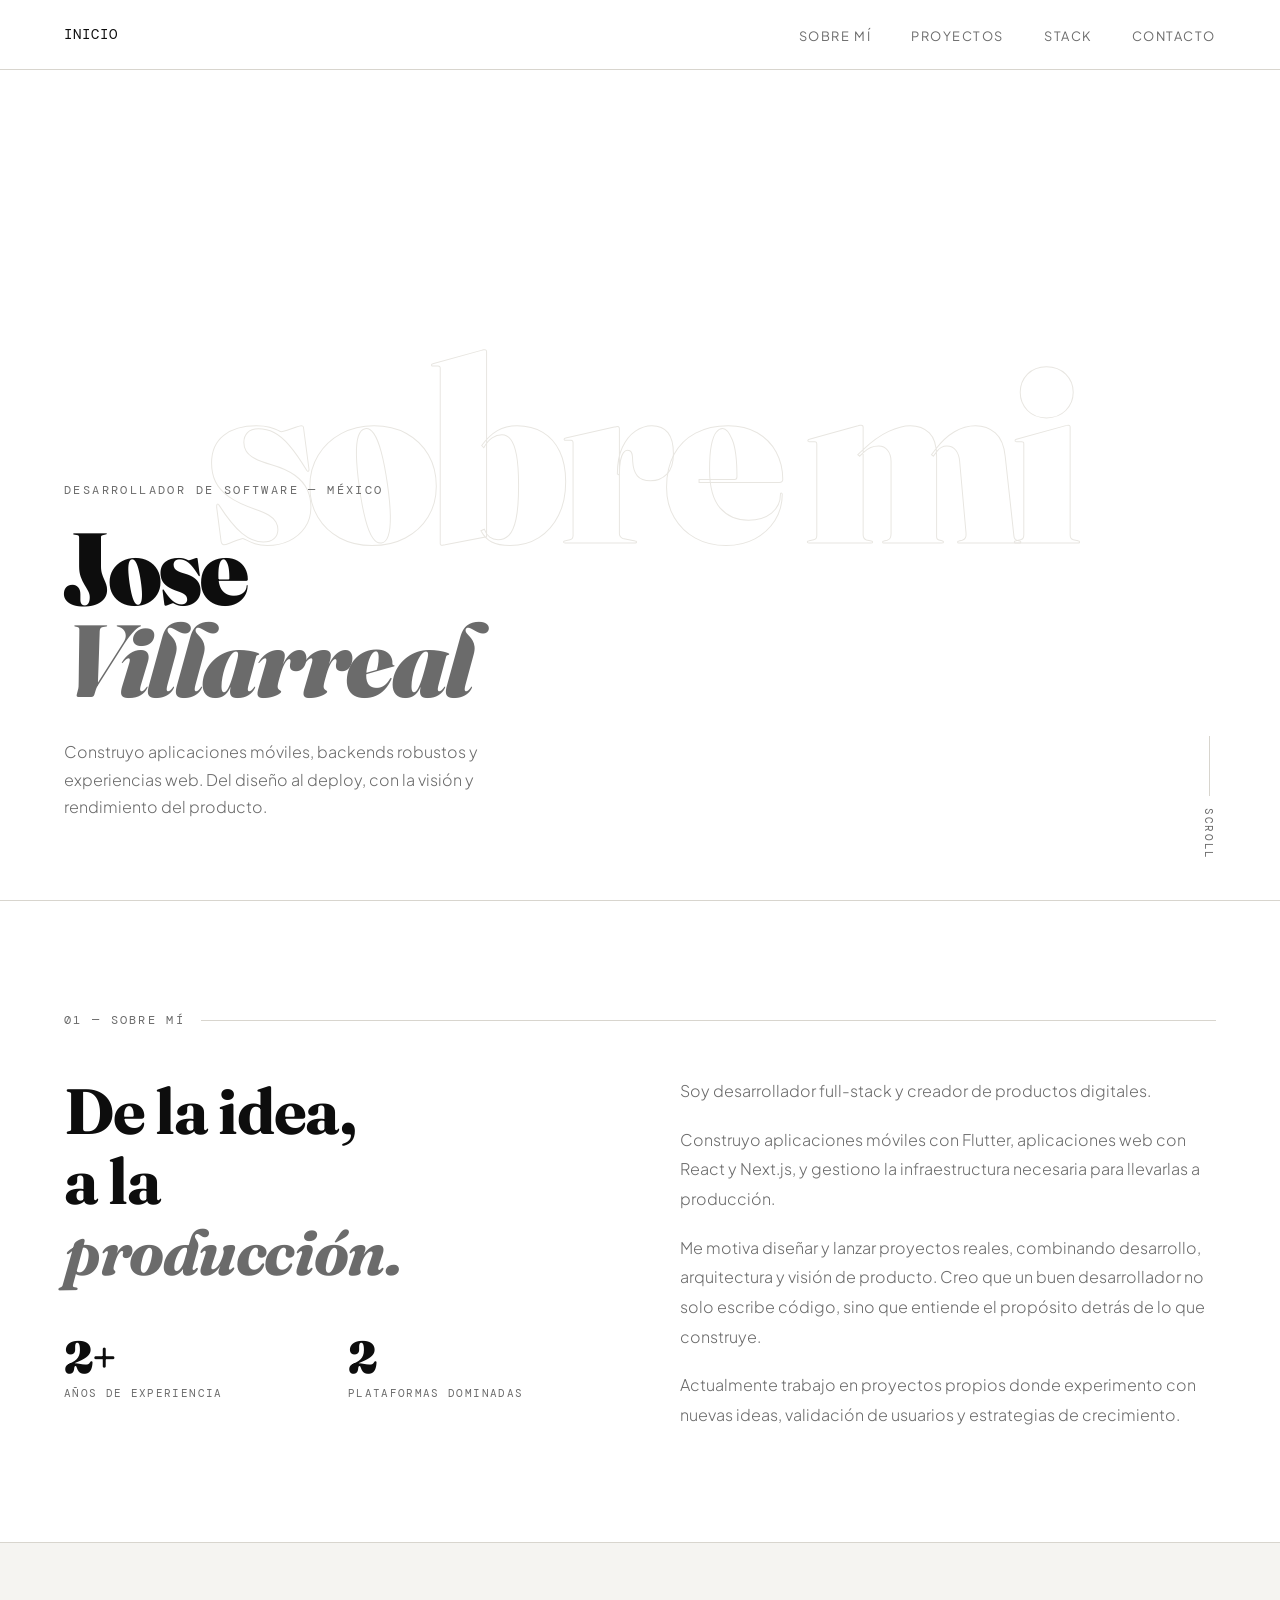
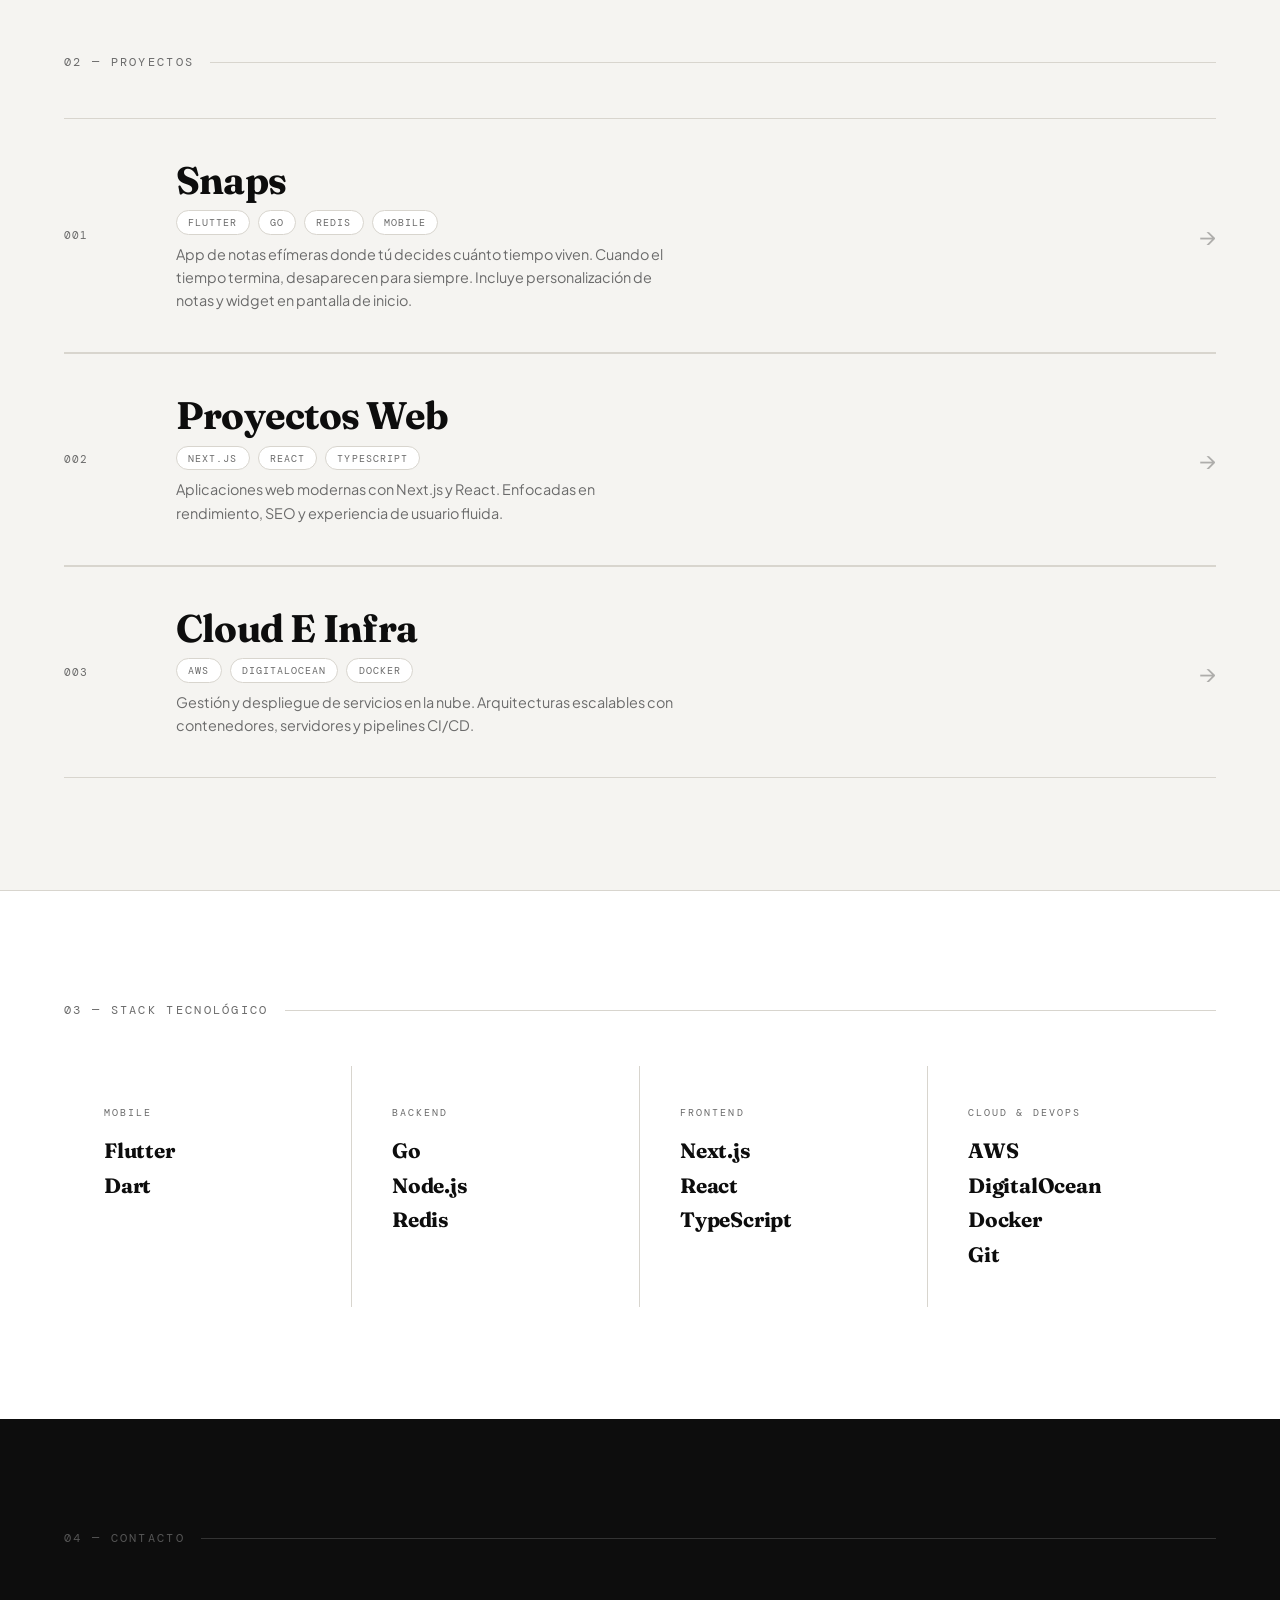
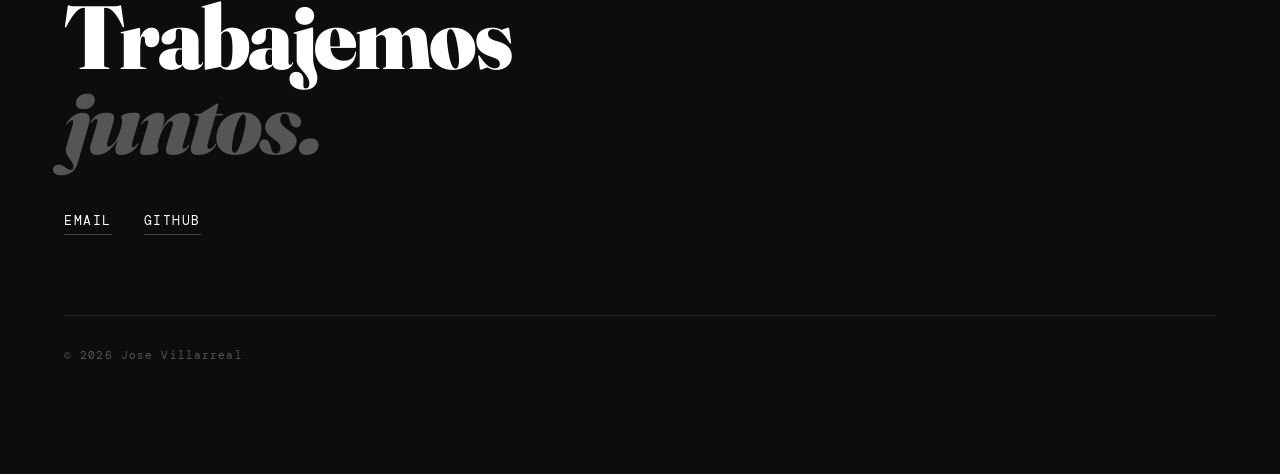
==== index.html @ c6b410f9 "tipografia" ====
<!DOCTYPE html>
<html lang="es">

<head>
  <meta charset="UTF-8" />
  <meta name="viewport" content="width=device-width, initial-scale=1.0" />
  <title>Jose Villarreal — Desarrollador</title>
  <link rel="preconnect" href="https://fonts.googleapis.com">
  <link
    href="https://fonts.googleapis.com/css2?family=Fraunces:ital,opsz,wght@0,9..144,300;0,9..144,400;0,9..144,600;0,9..144,700;0,9..144,900;1,9..144,300;1,9..144,400;1,9..144,600;1,9..144,700;1,9..144,900&family=DM+Mono:ital,wght@0,300;0,400;0,500;1,300;1,400&family=Plus+Jakarta+Sans:wght@300;400;500&display=swap"
    rel="stylesheet">
  <style>
    *,
    *::before,
    *::after {
      box-sizing: border-box;
      margin: 0;
      padding: 0;
    }

    :root {
      --white: #ffffff;
      --off: #f5f4f1;
      --black: #0d0d0d;
      --gray: #6b6b6b;
      --light-gray: #e8e6e1;
      --accent: #1a1a1a;
      --line: #d8d5ce;
    }

    html {
      scroll-behavior: smooth;
    }

    body {
      font-family: 'Plus Jakarta Sans', sans-serif;
      background: var(--white);
      color: var(--black);
      overflow-x: hidden;
    }

    /* NAV */
    nav {
      position: fixed;
      top: 0;
      left: 0;
      right: 0;
      z-index: 100;
      display: flex;
      justify-content: space-between;
      align-items: center;
      padding: 1.5rem 4rem;
      background: rgba(255, 255, 255, 0.92);
      backdrop-filter: blur(12px);
      border-bottom: 1px solid var(--line);
    }

    .nav-logo {
      font-family: 'DM Mono', monospace;
      font-size: 0.85rem;
      letter-spacing: 0.08em;
      color: var(--black);
      text-decoration: none;
    }

    .nav-links {
      display: flex;
      gap: 2.5rem;
      list-style: none;
    }

    .nav-links a {
      font-size: 0.8rem;
      letter-spacing: 0.12em;
      text-transform: uppercase;
      color: var(--gray);
      text-decoration: none;
      transition: color 0.2s;
    }

    .nav-links a:hover {
      color: var(--black);
    }

    /* HERO */
    .hero {
      min-height: 100vh;
      display: flex;
      flex-direction: column;
      justify-content: flex-end;
      padding: 0 4rem 5rem;
      position: relative;
      overflow: hidden;
    }

    .hero-bg-text {
      position: absolute;
      top: 50%;
      left: 50%;
      transform: translate(-50%, -50%);
      font-family: 'Fraunces', serif;
      font-size: clamp(8rem, 20vw, 22rem);
      font-weight: 900;
      color: transparent;
      -webkit-text-stroke: 1px var(--light-gray);
      white-space: nowrap;
      pointer-events: none;
      user-select: none;
      letter-spacing: -0.04em;
      opacity: 0;
      animation: fadeIn 1.2s ease 0.2s forwards;
    }

    .hero-label {
      font-family: 'DM Mono', monospace;
      font-size: 0.75rem;
      letter-spacing: 0.2em;
      text-transform: uppercase;
      color: var(--gray);
      margin-bottom: 1.5rem;
      opacity: 0;
      animation: slideUp 0.8s ease 0.4s forwards;
    }

    .hero-name {
      font-family: 'Fraunces', serif;
      font-size: clamp(3.5rem, 8vw, 8rem);
      font-weight: 900;
      line-height: 0.9;
      letter-spacing: -0.03em;
      margin-bottom: 2rem;
      opacity: 0;
      animation: slideUp 0.8s ease 0.6s forwards;
    }

    .hero-name em {
      font-style: italic;
      color: var(--gray);
    }

    .hero-desc {
      max-width: 480px;
      font-size: 1rem;
      line-height: 1.7;
      color: var(--gray);
      font-weight: 300;
      opacity: 0;
      animation: slideUp 0.8s ease 0.8s forwards;
    }

    .hero-scroll {
      position: absolute;
      bottom: 2.5rem;
      right: 4rem;
      font-family: 'DM Mono', monospace;
      font-size: 0.7rem;
      letter-spacing: 0.15em;
      text-transform: uppercase;
      color: var(--gray);
      writing-mode: vertical-rl;
      display: flex;
      align-items: center;
      gap: 0.75rem;
      opacity: 0;
      animation: fadeIn 1s ease 1.2s forwards;
    }

    .hero-scroll::before {
      content: '';
      width: 1px;
      height: 60px;
      background: var(--line);
      display: block;
      animation: lineGrow 1s ease 1.4s both;
    }

    /* DIVIDER */
    .divider {
      width: 100%;
      height: 1px;
      background: var(--line);
    }

    /* SECTION */
    section {
      padding: 7rem 4rem;
    }

    .section-label {
      font-family: 'DM Mono', monospace;
      font-size: 0.72rem;
      letter-spacing: 0.2em;
      text-transform: uppercase;
      color: var(--gray);
      margin-bottom: 3rem;
      display: flex;
      align-items: center;
      gap: 1rem;
    }

    .section-label::after {
      content: '';
      flex: 1;
      height: 1px;
      background: var(--line);
    }

    /* ABOUT */
    .about-grid {
      display: grid;
      grid-template-columns: 1fr 1fr;
      gap: 5rem;
      align-items: start;
    }

    .about-title {
      font-family: 'Fraunces', serif;
      font-size: clamp(2.5rem, 5vw, 4.5rem);
      font-weight: 700;
      line-height: 1.1;
      letter-spacing: -0.02em;
    }

    .about-title em {
      font-style: italic;
      color: var(--gray);
    }

    .about-text {
      font-size: 1rem;
      line-height: 1.85;
      color: var(--gray);
      font-weight: 300;
    }

    .about-text p+p {
      margin-top: 1.2rem;
    }

    .about-stats {
      display: grid;
      grid-template-columns: 1fr 1fr;
      gap: 2rem;
      margin-top: 3rem;
    }

    .stat-item {}

    .stat-num {
      font-family: 'Fraunces', serif;
      font-size: 2.8rem;
      font-weight: 900;
      letter-spacing: -0.03em;
      line-height: 1;
    }

    .stat-label {
      font-family: 'DM Mono', monospace;
      font-size: 0.7rem;
      letter-spacing: 0.12em;
      text-transform: uppercase;
      color: var(--gray);
      margin-top: 0.4rem;
    }

    /* PROJECTS */
    #proyectos {
      background: var(--off);
    }

    .projects-list {
      display: flex;
      flex-direction: column;
      gap: 0;
    }

    .project-item {
      display: grid;
      grid-template-columns: 80px 1fr auto;
      align-items: center;
      gap: 2rem;
      padding: 2.5rem 0;
      border-bottom: 1px solid var(--line);
      cursor: pointer;
      transition: all 0.3s;
      position: relative;
    }

    .project-item:first-child {
      border-top: 1px solid var(--line);
    }

    .project-item:hover .project-title {
      transform: translateX(8px);
    }

    .project-item:hover .project-arrow {
      transform: translateX(4px);
      opacity: 1;
    }

    .project-num {
      font-family: 'DM Mono', monospace;
      font-size: 0.7rem;
      color: var(--gray);
      letter-spacing: 0.1em;
    }

    .project-info {}

    .project-title {
      font-family: 'Fraunces', serif;
      font-size: clamp(1.6rem, 3vw, 2.8rem);
      font-weight: 700;
      letter-spacing: -0.02em;
      transition: transform 0.3s;
      line-height: 1.1;
    }

    .project-tags {
      display: flex;
      gap: 0.5rem;
      flex-wrap: wrap;
      margin-top: 0.6rem;
    }

    .tag {
      font-family: 'DM Mono', monospace;
      font-size: 0.65rem;
      letter-spacing: 0.1em;
      text-transform: uppercase;
      padding: 0.3rem 0.7rem;
      background: var(--white);
      border: 1px solid var(--line);
      border-radius: 100px;
      color: var(--gray);
    }

    .project-desc {
      font-size: 0.9rem;
      color: var(--gray);
      line-height: 1.6;
      margin-top: 0.5rem;
      max-width: 500px;
    }

    .project-arrow {
      font-size: 1.5rem;
      opacity: 0.3;
      transition: all 0.3s;
      color: var(--black);
    }

    /* STACK */
    .stack-grid {
      display: grid;
      grid-template-columns: repeat(4, 1fr);
      gap: 0;
    }

    .stack-category {
      padding: 2.5rem;
      border-right: 1px solid var(--line);
      border-bottom: 1px solid var(--line);
    }

    .stack-category:nth-child(4n) {
      border-right: none;
    }

    .stack-category:nth-last-child(-n+4) {
      border-bottom: none;
    }

    .stack-cat-title {
      font-family: 'DM Mono', monospace;
      font-size: 0.65rem;
      letter-spacing: 0.2em;
      text-transform: uppercase;
      color: var(--gray);
      margin-bottom: 1.2rem;
    }

    .stack-items {
      display: flex;
      flex-direction: column;
      gap: 0.6rem;
    }

    .stack-item {
      font-family: 'Fraunces', serif;
      font-size: 1.3rem;
      font-weight: 700;
      color: var(--black);
      letter-spacing: -0.01em;
    }

    /* CONTACT */
    #contacto {
      background: var(--black);
      color: var(--white);
    }

    #contacto .section-label {
      color: #555;
    }

    #contacto .section-label::after {
      background: #333;
    }

    .contact-big {
      font-family: 'Fraunces', serif;
      font-size: clamp(3rem, 7vw, 7rem);
      font-weight: 900;
      letter-spacing: -0.03em;
      line-height: 0.95;
      margin-bottom: 3rem;
      color: var(--white);
    }

    .contact-big em {
      font-style: italic;
      color: #555;
    }

    .contact-links {
      display: flex;
      gap: 2rem;
      flex-wrap: wrap;
    }

    .contact-link {
      font-family: 'DM Mono', monospace;
      font-size: 0.8rem;
      letter-spacing: 0.12em;
      text-transform: uppercase;
      color: var(--white);
      text-decoration: none;
      border-bottom: 1px solid #444;
      padding-bottom: 0.3rem;
      transition: border-color 0.2s, color 0.2s;
    }

    .contact-link:hover {
      border-color: var(--white);
    }

    .footer-bottom {
      margin-top: 5rem;
      padding-top: 2rem;
      border-top: 1px solid #222;
      display: flex;
      justify-content: space-between;
      align-items: center;
    }

    .footer-copy {
      font-family: 'DM Mono', monospace;
      font-size: 0.7rem;
      color: #555;
      letter-spacing: 0.1em;
    }

    /* ANIMATIONS */
    @keyframes fadeIn {
      from {
        opacity: 0;
      }

      to {
        opacity: 1;
      }
    }

    @keyframes slideUp {
      from {
        opacity: 0;
        transform: translateY(30px);
      }

      to {
        opacity: 1;
        transform: translateY(0);
      }
    }

    @keyframes lineGrow {
      from {
        transform: scaleY(0);
        transform-origin: top;
      }

      to {
        transform: scaleY(1);
      }
    }

    /* REVEAL on scroll */
    .reveal {
      opacity: 0;
      transform: translateY(40px);
      transition: opacity 0.8s ease, transform 0.8s ease;
    }

    .reveal.visible {
      opacity: 1;
      transform: translateY(0);
    }

    /* MOBILE */
    @media (max-width: 768px) {
      nav {
        padding: 1.2rem 1.5rem;
      }

      .nav-links {
        display: none;
      }

      section {
        padding: 5rem 1.5rem;
      }

      .hero {
        padding: 0 1.5rem 4rem;
      }

      .about-grid {
        grid-template-columns: 1fr;
        gap: 2.5rem;
      }

      .stack-grid {
        grid-template-columns: repeat(2, 1fr);
      }

      .project-item {
        grid-template-columns: 50px 1fr auto;
        gap: 1rem;
      }

      .hero-scroll {
        display: none;
      }
    }
  </style>
</head>

<body>

  <!-- NAV -->
  <nav>
    <a href="#" class="nav-logo">INICIO</a>
    <ul class="nav-links">
      <li><a href="#sobre-mi">Sobre mí</a></li>
      <li><a href="#proyectos">Proyectos</a></li>
      <li><a href="#stack">Stack</a></li>
      <li><a href="#contacto">Contacto</a></li>
    </ul>
  </nav>

  <!-- HERO -->
  <section class="hero">
    <div class="hero-bg-text">sobre mi</div>
    <p class="hero-label">Desarrollador de Software — México</p>
    <h1 class="hero-name">Jose<br><em>Villarreal</em></h1>
    <p class="hero-desc">Construyo aplicaciones móviles, backends robustos y experiencias web. Del diseño al deploy, con
      la visión y rendimiento del producto.</p>
    <div class="hero-scroll">Scroll</div>
  </section>

  <div class="divider"></div>

  <!-- ABOUT -->
  <section id="sobre-mi">
    <div class="section-label">01 — Sobre mí</div>
    <div class="about-grid">
      <div>
        <h2 class="about-title reveal">De la idea,<br>a la<br><em>producción.</em></h2>
        <div class="about-stats reveal">
          <div class="stat-item">
            <div class="stat-num">2+</div>
            <div class="stat-label">Años de experiencia</div>
          </div>
          <div class="stat-item">
            <div class="stat-num">2</div>
            <div class="stat-label">Plataformas dominadas</div>
          </div>
        </div>
      </div>
      <div class="about-text reveal">
        <p>Soy desarrollador full-stack y creador de productos digitales.</p>
        <p>Construyo aplicaciones móviles con Flutter, aplicaciones web con React y Next.js, y gestiono la
          infraestructura necesaria para llevarlas a producción.</p>
        <p>Me motiva diseñar y lanzar proyectos reales, combinando desarrollo, arquitectura y visión de producto. Creo
          que un buen desarrollador no solo escribe código, sino que entiende el propósito detrás de lo que construye.
        </p>
        <p>Actualmente trabajo en proyectos propios donde experimento con nuevas ideas, validación de usuarios y
          estrategias de crecimiento.</p>
      </div>
    </div>
  </section>

  <div class="divider"></div>

  <!-- PROJECTS -->
  <section id="proyectos">
    <div class="section-label">02 — Proyectos</div>
    <div class="projects-list">

      <a href="snaps.html" style="text-decoration: none;  color: inherit;">
        <div class="project-item reveal">
          <span class="project-num">001</span>
          <div class="project-info">
            <div class="project-title">Snaps</div>
            <div class="project-tags">
              <span class="tag">Flutter</span>
              <span class="tag">Go</span>
              <span class="tag">Redis</span>
              <span class="tag">Mobile</span>
            </div>
            <p class="project-desc">App de notas efímeras donde tú decides cuánto tiempo viven. Cuando el tiempo
              termina, desaparecen para siempre. Incluye personalización de notas y widget en pantalla de inicio.</p>
          </div>
          <span class="project-arrow">→</span>
        </div>
      </a>

      <a href="proyectos.html" style="text-decoration: none;  color: inherit;">
        <div class="project-item reveal">
          <span class="project-num">002</span>
          <div class="project-info">
            <div class="project-title">Proyectos Web</div>
            <div class="project-tags">
              <span class="tag">Next.js</span>
              <span class="tag">React</span>
              <span class="tag">TypeScript</span>
            </div>
            <p class="project-desc">Aplicaciones web modernas con Next.js y React. Enfocadas en rendimiento, SEO y
              experiencia de usuario fluida.</p>
          </div>
          <span class="project-arrow">→</span>
        </div>
      </a>

      <a href="infra.html" style="text-decoration: none;  color: inherit;">
        <div class="project-item reveal">
          <span class="project-num">003</span>
          <div class="project-info">
            <div class="project-title">Cloud E Infra</div>
            <div class="project-tags">
              <span class="tag">AWS</span>
              <span class="tag">DigitalOcean</span>
              <span class="tag">Docker</span>
            </div>
            <p class="project-desc">Gestión y despliegue de servicios en la nube. Arquitecturas escalables con
              contenedores, servidores y pipelines CI/CD.</p>
          </div>
          <span class="project-arrow">→</span>
        </div>
      </a>

    </div>
  </section>

  <div class="divider"></div>

  <!-- STACK -->
  <section id="stack">
    <div class="section-label">03 — Stack tecnológico</div>
    <div class="stack-grid reveal">

      <div class="stack-category">
        <div class="stack-cat-title">Mobile</div>
        <div class="stack-items">
          <span class="stack-item">Flutter</span>
          <span class="stack-item">Dart</span>
        </div>
      </div>

      <div class="stack-category">
        <div class="stack-cat-title">Backend</div>
        <div class="stack-items">
          <span class="stack-item">Go</span>
          <span class="stack-item">Node.js</span>
          <span class="stack-item">Redis</span>
        </div>
      </div>

      <div class="stack-category">
        <div class="stack-cat-title">Frontend</div>
        <div class="stack-items">
          <span class="stack-item">Next.js</span>
          <span class="stack-item">React</span>
          <span class="stack-item">TypeScript</span>
        </div>
      </div>

      <div class="stack-category">
        <div class="stack-cat-title">Cloud & DevOps</div>
        <div class="stack-items">
          <span class="stack-item">AWS</span>
          <span class="stack-item">DigitalOcean</span>
          <span class="stack-item">Docker</span>
          <span class="stack-item">Git</span>
        </div>
      </div>

    </div>
  </section>

  <!-- CONTACT -->
  <section id="contacto">
    <div class="section-label">04 — Contacto</div>
    <h2 class="contact-big reveal">Trabajemos<br><em>juntos.</em></h2>
    <div class="contact-links reveal">
      <a href="/cdn-cgi/l/email-protection#4c26233f292f3a2a2b0c2b212d2520622f2321" class="contact-link">Email</a>
      <a href="https://github.com/jose-xd" target="_blank" class="contact-link">GitHub</a>
    </div>
    <div class="footer-bottom">
      <span class="footer-copy">© 2026 Jose Villarreal</span>
    </div>
  </section>

  <script>
    // Scroll reveal
    const reveals = document.querySelectorAll('.reveal');
    const observer = new IntersectionObserver((entries) => {
      entries.forEach((entry, i) => {
        if (entry.isIntersecting) {
          setTimeout(() => {
            entry.target.classList.add('visible');
          }, 100 * (Array.from(reveals).indexOf(entry.target) % 3));
          observer.unobserve(entry.target);
        }
      });
    }, { threshold: 0.1 });

    reveals.forEach(el => observer.observe(el));

    // Subtle parallax on hero bg text
    const bgText = document.querySelector('.hero-bg-text');
    window.addEventListener('scroll', () => {
      const y = window.scrollY;
      if (bgText) bgText.style.transform = `translate(-50%, calc(-50% + ${y * 0.15}px))`;
    });
  </script>
</body>

</html>
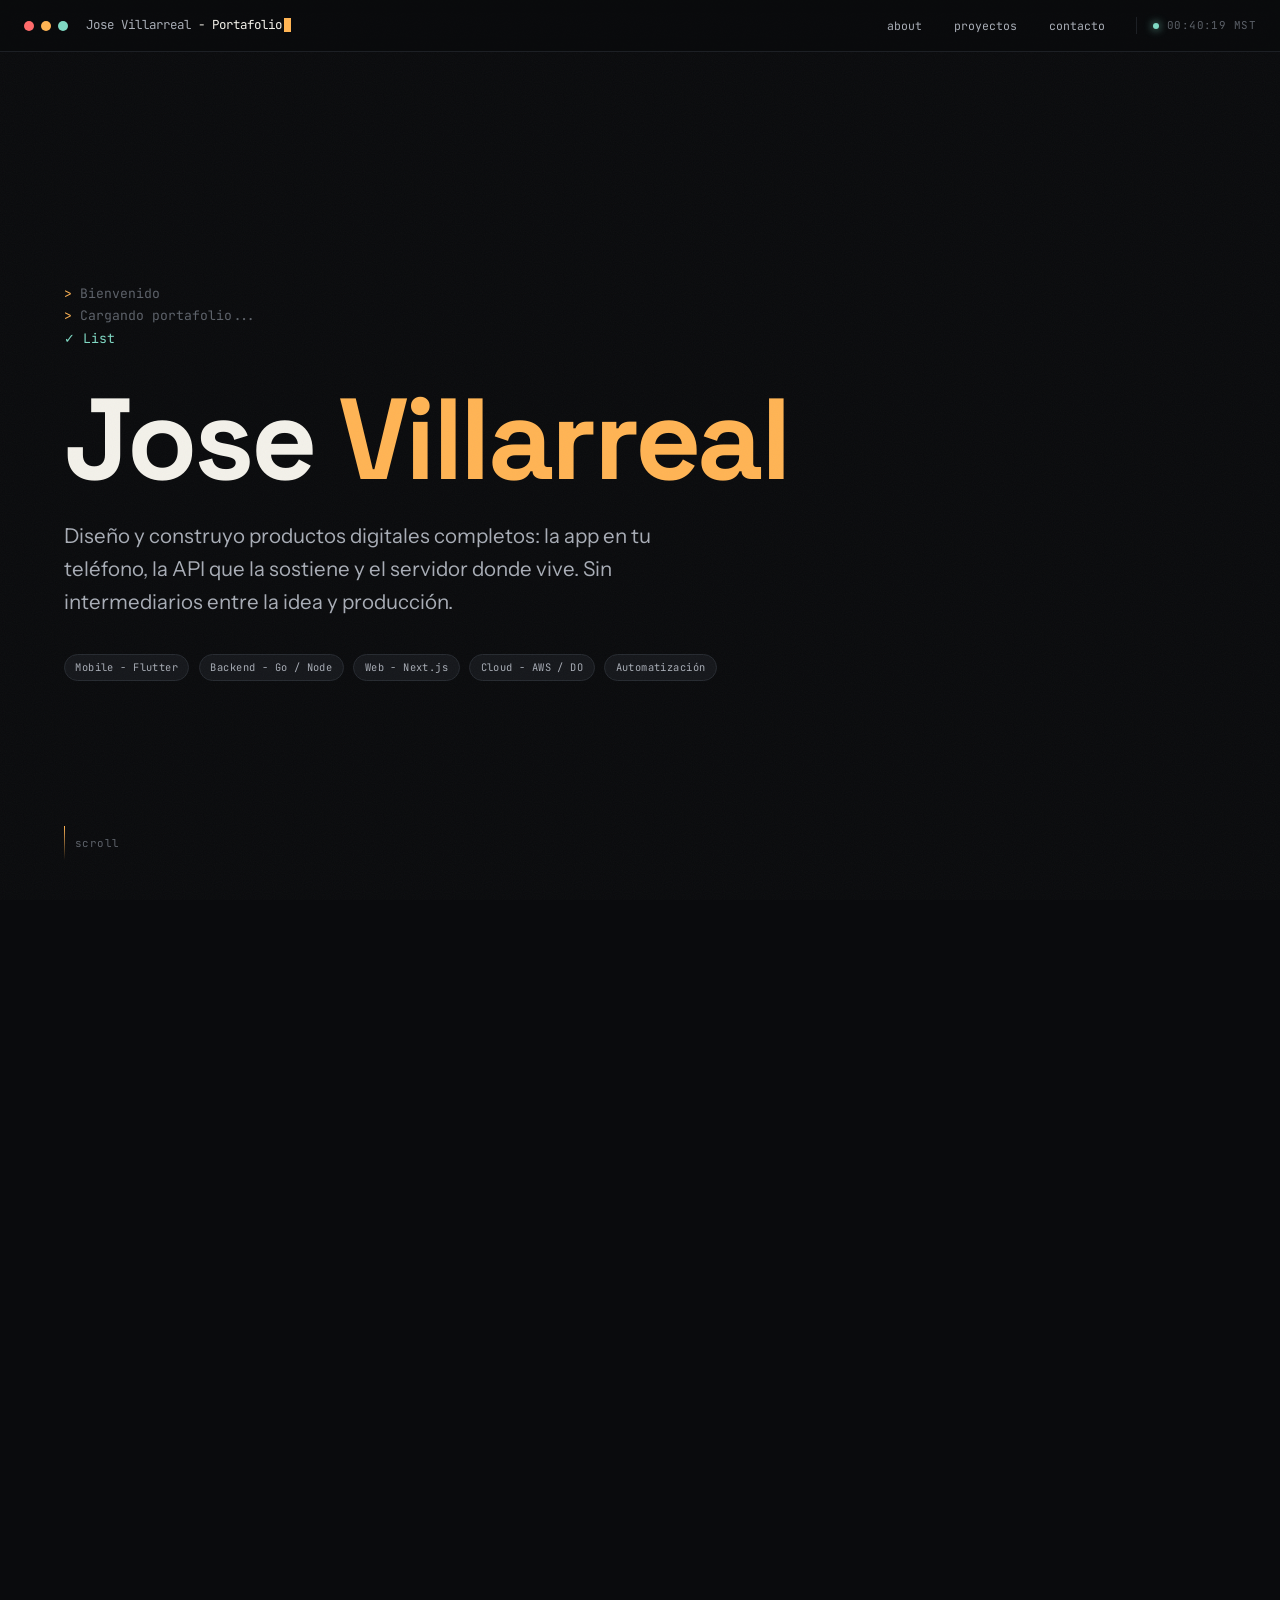
==== commit 87a4f07c: "actualizacion astraea" ====
--- a/index.html
+++ b/index.html
@@ -1,751 +1,347 @@
 <!DOCTYPE html>
 <html lang="es">
-
 <head>
-  <meta charset="UTF-8" />
-  <meta name="viewport" content="width=device-width, initial-scale=1.0" />
-  <title>Jose Villarreal — Desarrollador</title>
-  <link rel="preconnect" href="https://fonts.googleapis.com">
-  <link
-    href="https://fonts.googleapis.com/css2?family=Fraunces:ital,opsz,wght@0,9..144,300;0,9..144,400;0,9..144,600;0,9..144,700;0,9..144,900;1,9..144,300;1,9..144,400;1,9..144,600;1,9..144,700;1,9..144,900&family=DM+Mono:ital,wght@0,300;0,400;0,500;1,300;1,400&family=Plus+Jakarta+Sans:wght@300;400;500&display=swap"
-    rel="stylesheet">
-  <style>
-    *,
-    *::before,
-    *::after {
-      box-sizing: border-box;
-      margin: 0;
-      padding: 0;
-    }
-
-    :root {
-      --white: #ffffff;
-      --off: #f5f4f1;
-      --black: #0d0d0d;
-      --gray: #6b6b6b;
-      --light-gray: #e8e6e1;
-      --accent: #1a1a1a;
-      --line: #d8d5ce;
-    }
-
-    html {
-      scroll-behavior: smooth;
-    }
-
-    body {
-      font-family: 'Plus Jakarta Sans', sans-serif;
-      background: var(--white);
-      color: var(--black);
-      overflow-x: hidden;
-    }
-
-    /* NAV */
-    nav {
-      position: fixed;
-      top: 0;
-      left: 0;
-      right: 0;
-      z-index: 100;
-      display: flex;
-      justify-content: space-between;
-      align-items: center;
-      padding: 1.5rem 4rem;
-      background: rgba(255, 255, 255, 0.92);
-      backdrop-filter: blur(12px);
-      border-bottom: 1px solid var(--line);
-    }
-
-    .nav-logo {
-      font-family: 'DM Mono', monospace;
-      font-size: 0.85rem;
-      letter-spacing: 0.08em;
-      color: var(--black);
-      text-decoration: none;
-    }
-
-    .nav-links {
-      display: flex;
-      gap: 2.5rem;
-      list-style: none;
-    }
-
-    .nav-links a {
-      font-size: 0.8rem;
-      letter-spacing: 0.12em;
-      text-transform: uppercase;
-      color: var(--gray);
-      text-decoration: none;
-      transition: color 0.2s;
-    }
-
-    .nav-links a:hover {
-      color: var(--black);
-    }
-
-    /* HERO */
-    .hero {
-      min-height: 100vh;
-      display: flex;
-      flex-direction: column;
-      justify-content: flex-end;
-      padding: 0 4rem 5rem;
-      position: relative;
-      overflow: hidden;
-    }
-
-    .hero-bg-text {
-      position: absolute;
-      top: 50%;
-      left: 50%;
-      transform: translate(-50%, -50%);
-      font-family: 'Fraunces', serif;
-      font-size: clamp(8rem, 20vw, 22rem);
-      font-weight: 900;
-      color: transparent;
-      -webkit-text-stroke: 1px var(--light-gray);
-      white-space: nowrap;
-      pointer-events: none;
-      user-select: none;
-      letter-spacing: -0.04em;
-      opacity: 0;
-      animation: fadeIn 1.2s ease 0.2s forwards;
-    }
-
-    .hero-label {
-      font-family: 'DM Mono', monospace;
-      font-size: 0.75rem;
-      letter-spacing: 0.2em;
-      text-transform: uppercase;
-      color: var(--gray);
-      margin-bottom: 1.5rem;
-      opacity: 0;
-      animation: slideUp 0.8s ease 0.4s forwards;
-    }
-
-    .hero-name {
-      font-family: 'Fraunces', serif;
-      font-size: clamp(3.5rem, 8vw, 8rem);
-      font-weight: 900;
-      line-height: 0.9;
-      letter-spacing: -0.03em;
-      margin-bottom: 2rem;
-      opacity: 0;
-      animation: slideUp 0.8s ease 0.6s forwards;
-    }
-
-    .hero-name em {
-      font-style: italic;
-      color: var(--gray);
-    }
-
-    .hero-desc {
-      max-width: 480px;
-      font-size: 1rem;
-      line-height: 1.7;
-      color: var(--gray);
-      font-weight: 300;
-      opacity: 0;
-      animation: slideUp 0.8s ease 0.8s forwards;
-    }
-
-    .hero-scroll {
-      position: absolute;
-      bottom: 2.5rem;
-      right: 4rem;
-      font-family: 'DM Mono', monospace;
-      font-size: 0.7rem;
-      letter-spacing: 0.15em;
-      text-transform: uppercase;
-      color: var(--gray);
-      writing-mode: vertical-rl;
-      display: flex;
-      align-items: center;
-      gap: 0.75rem;
-      opacity: 0;
-      animation: fadeIn 1s ease 1.2s forwards;
-    }
-
-    .hero-scroll::before {
-      content: '';
-      width: 1px;
-      height: 60px;
-      background: var(--line);
-      display: block;
-      animation: lineGrow 1s ease 1.4s both;
-    }
-
-    /* DIVIDER */
-    .divider {
-      width: 100%;
-      height: 1px;
-      background: var(--line);
-    }
-
-    /* SECTION */
-    section {
-      padding: 7rem 4rem;
-    }
-
-    .section-label {
-      font-family: 'DM Mono', monospace;
-      font-size: 0.72rem;
-      letter-spacing: 0.2em;
-      text-transform: uppercase;
-      color: var(--gray);
-      margin-bottom: 3rem;
-      display: flex;
-      align-items: center;
-      gap: 1rem;
-    }
-
-    .section-label::after {
-      content: '';
-      flex: 1;
-      height: 1px;
-      background: var(--line);
-    }
-
-    /* ABOUT */
-    .about-grid {
-      display: grid;
-      grid-template-columns: 1fr 1fr;
-      gap: 5rem;
-      align-items: start;
-    }
-
-    .about-title {
-      font-family: 'Fraunces', serif;
-      font-size: clamp(2.5rem, 5vw, 4.5rem);
-      font-weight: 700;
-      line-height: 1.1;
-      letter-spacing: -0.02em;
-    }
-
-    .about-title em {
-      font-style: italic;
-      color: var(--gray);
-    }
-
-    .about-text {
-      font-size: 1rem;
-      line-height: 1.85;
-      color: var(--gray);
-      font-weight: 300;
-    }
-
-    .about-text p+p {
-      margin-top: 1.2rem;
-    }
-
-    .about-stats {
-      display: grid;
-      grid-template-columns: 1fr 1fr;
-      gap: 2rem;
-      margin-top: 3rem;
-    }
-
-    .stat-item {}
-
-    .stat-num {
-      font-family: 'Fraunces', serif;
-      font-size: 2.8rem;
-      font-weight: 900;
-      letter-spacing: -0.03em;
-      line-height: 1;
-    }
-
-    .stat-label {
-      font-family: 'DM Mono', monospace;
-      font-size: 0.7rem;
-      letter-spacing: 0.12em;
-      text-transform: uppercase;
-      color: var(--gray);
-      margin-top: 0.4rem;
-    }
-
-    /* PROJECTS */
-    #proyectos {
-      background: var(--off);
-    }
-
-    .projects-list {
-      display: flex;
-      flex-direction: column;
-      gap: 0;
-    }
-
-    .project-item {
-      display: grid;
-      grid-template-columns: 80px 1fr auto;
-      align-items: center;
-      gap: 2rem;
-      padding: 2.5rem 0;
-      border-bottom: 1px solid var(--line);
-      cursor: pointer;
-      transition: all 0.3s;
-      position: relative;
-    }
-
-    .project-item:first-child {
-      border-top: 1px solid var(--line);
-    }
-
-    .project-item:hover .project-title {
-      transform: translateX(8px);
-    }
-
-    .project-item:hover .project-arrow {
-      transform: translateX(4px);
-      opacity: 1;
-    }
-
-    .project-num {
-      font-family: 'DM Mono', monospace;
-      font-size: 0.7rem;
-      color: var(--gray);
-      letter-spacing: 0.1em;
-    }
-
-    .project-info {}
-
-    .project-title {
-      font-family: 'Fraunces', serif;
-      font-size: clamp(1.6rem, 3vw, 2.8rem);
-      font-weight: 700;
-      letter-spacing: -0.02em;
-      transition: transform 0.3s;
-      line-height: 1.1;
-    }
-
-    .project-tags {
-      display: flex;
-      gap: 0.5rem;
-      flex-wrap: wrap;
-      margin-top: 0.6rem;
-    }
-
-    .tag {
-      font-family: 'DM Mono', monospace;
-      font-size: 0.65rem;
-      letter-spacing: 0.1em;
-      text-transform: uppercase;
-      padding: 0.3rem 0.7rem;
-      background: var(--white);
-      border: 1px solid var(--line);
-      border-radius: 100px;
-      color: var(--gray);
-    }
-
-    .project-desc {
-      font-size: 0.9rem;
-      color: var(--gray);
-      line-height: 1.6;
-      margin-top: 0.5rem;
-      max-width: 500px;
-    }
-
-    .project-arrow {
-      font-size: 1.5rem;
-      opacity: 0.3;
-      transition: all 0.3s;
-      color: var(--black);
-    }
-
-    /* STACK */
-    .stack-grid {
-      display: grid;
-      grid-template-columns: repeat(4, 1fr);
-      gap: 0;
-    }
-
-    .stack-category {
-      padding: 2.5rem;
-      border-right: 1px solid var(--line);
-      border-bottom: 1px solid var(--line);
-    }
-
-    .stack-category:nth-child(4n) {
-      border-right: none;
-    }
-
-    .stack-category:nth-last-child(-n+4) {
-      border-bottom: none;
-    }
-
-    .stack-cat-title {
-      font-family: 'DM Mono', monospace;
-      font-size: 0.65rem;
-      letter-spacing: 0.2em;
-      text-transform: uppercase;
-      color: var(--gray);
-      margin-bottom: 1.2rem;
-    }
-
-    .stack-items {
-      display: flex;
-      flex-direction: column;
-      gap: 0.6rem;
-    }
-
-    .stack-item {
-      font-family: 'Fraunces', serif;
-      font-size: 1.3rem;
-      font-weight: 700;
-      color: var(--black);
-      letter-spacing: -0.01em;
-    }
-
-    /* CONTACT */
-    #contacto {
-      background: var(--black);
-      color: var(--white);
-    }
-
-    #contacto .section-label {
-      color: #555;
-    }
-
-    #contacto .section-label::after {
-      background: #333;
-    }
-
-    .contact-big {
-      font-family: 'Fraunces', serif;
-      font-size: clamp(3rem, 7vw, 7rem);
-      font-weight: 900;
-      letter-spacing: -0.03em;
-      line-height: 0.95;
-      margin-bottom: 3rem;
-      color: var(--white);
-    }
-
-    .contact-big em {
-      font-style: italic;
-      color: #555;
-    }
-
-    .contact-links {
-      display: flex;
-      gap: 2rem;
-      flex-wrap: wrap;
-    }
-
-    .contact-link {
-      font-family: 'DM Mono', monospace;
-      font-size: 0.8rem;
-      letter-spacing: 0.12em;
-      text-transform: uppercase;
-      color: var(--white);
-      text-decoration: none;
-      border-bottom: 1px solid #444;
-      padding-bottom: 0.3rem;
-      transition: border-color 0.2s, color 0.2s;
-    }
-
-    .contact-link:hover {
-      border-color: var(--white);
-    }
-
-    .footer-bottom {
-      margin-top: 5rem;
-      padding-top: 2rem;
-      border-top: 1px solid #222;
-      display: flex;
-      justify-content: space-between;
-      align-items: center;
-    }
-
-    .footer-copy {
-      font-family: 'DM Mono', monospace;
-      font-size: 0.7rem;
-      color: #555;
-      letter-spacing: 0.1em;
-    }
-
-    /* ANIMATIONS */
-    @keyframes fadeIn {
-      from {
-        opacity: 0;
-      }
-
-      to {
-        opacity: 1;
-      }
-    }
-
-    @keyframes slideUp {
-      from {
-        opacity: 0;
-        transform: translateY(30px);
-      }
-
-      to {
-        opacity: 1;
-        transform: translateY(0);
-      }
-    }
-
-    @keyframes lineGrow {
-      from {
-        transform: scaleY(0);
-        transform-origin: top;
-      }
-
-      to {
-        transform: scaleY(1);
-      }
-    }
-
-    /* REVEAL on scroll */
-    .reveal {
-      opacity: 0;
-      transform: translateY(40px);
-      transition: opacity 0.8s ease, transform 0.8s ease;
-    }
-
-    .reveal.visible {
-      opacity: 1;
-      transform: translateY(0);
-    }
-
-    /* MOBILE */
-    @media (max-width: 768px) {
-      nav {
-        padding: 1.2rem 1.5rem;
-      }
-
-      .nav-links {
-        display: none;
-      }
-
-      section {
-        padding: 5rem 1.5rem;
-      }
-
-      .hero {
-        padding: 0 1.5rem 4rem;
-      }
-
-      .about-grid {
-        grid-template-columns: 1fr;
-        gap: 2.5rem;
-      }
-
-      .stack-grid {
-        grid-template-columns: repeat(2, 1fr);
-      }
-
-      .project-item {
-        grid-template-columns: 50px 1fr auto;
-        gap: 1rem;
-      }
-
-      .hero-scroll {
-        display: none;
-      }
-    }
-  </style>
+<meta charset="UTF-8" />
+<meta name="viewport" content="width=device-width, initial-scale=1.0" />
+<title>Jose Villarreal - Desarrollador de software</title>
+<link rel="icon" type="image/png" href="assets/img/icon.png" />
+<meta name="description" content="Jose Villarreal - desarrollador de aplicaciones móviles, backend, web y cloud. Flutter, Go, Next.js, AWS, DigitalOcean." />
+<link rel="preconnect" href="https://fonts.googleapis.com">
+<link rel="preconnect" href="https://fonts.gstatic.com" crossorigin>
+<link href="https://fonts.googleapis.com/css2?family=Space+Grotesk:wght@400;500;600;700&family=Instrument+Sans:ital,wght@0,400;0,500;0,600;1,400&family=JetBrains+Mono:ital,wght@0,400;0,500;0,600;1,400&display=swap" rel="stylesheet">
+<link rel="stylesheet" href="assets/css/style.css">
+<style>
+  /* ---- estilos específicos de esta página ---- */
+
+  .hero {
+    min-height: 100vh;
+    display: flex;
+    flex-direction: column;
+    justify-content: center;
+    padding: 8rem 4rem 4rem;
+    position: relative;
+  }
+  .boot {
+    font-family: var(--mono);
+    font-size: 0.82rem;
+    color: var(--text-faint);
+    margin-bottom: 2.2rem;
+    min-height: 4.6em;
+  }
+  .boot-line { line-height: 1.7; }
+  .boot-line:nth-child(1)::before { content: '> '; color: var(--amber); }
+  .boot-line:nth-child(2)::before { content: '> '; color: var(--amber); }
+  .boot-line:nth-child(3) { color: var(--teal); }
+  .boot-line:nth-child(3)::before { content: '✓ '; }
+
+  .hero-name {
+    font-family: var(--display);
+    font-weight: 700;
+    font-size: clamp(3rem, 9vw, 7.5rem);
+    line-height: 0.95;
+    letter-spacing: -0.03em;
+    opacity: 0;
+  }
+  [data-typewriter].done ~ .hero-name,
+  .hero-reveal { animation: name-in 0.9s var(--ease) 0.15s forwards; }
+  @keyframes name-in { from { opacity: 0; transform: translateY(24px); } to { opacity: 1; transform: translateY(0); } }
+
+  .hero-name .accent { color: var(--amber); }
+  .hero-tagline {
+    max-width: 620px;
+    font-size: clamp(1.05rem, 1.6vw, 1.3rem);
+    color: var(--text-dim);
+    font-weight: 400;
+    margin-top: 1.6rem;
+    line-height: 1.6;
+    opacity: 0;
+  }
+  .hero-reveal-2 { animation: name-in 0.9s var(--ease) 0.45s forwards; }
+
+  .hero-roles {
+    display: flex;
+    gap: 0.6rem;
+    flex-wrap: wrap;
+    margin-top: 2.2rem;
+    opacity: 0;
+  }
+  .hero-reveal-3 { animation: name-in 0.9s var(--ease) 0.7s forwards; }
+
+  .hero-scroll {
+    position: absolute;
+    bottom: 2.5rem;
+    left: 4rem;
+    font-family: var(--mono);
+    font-size: 0.68rem;
+    color: var(--text-faint);
+    display: flex;
+    align-items: center;
+    gap: 0.6rem;
+    letter-spacing: 0.05em;
+  }
+  .hero-scroll .bar { width: 1px; height: 34px; background: linear-gradient(var(--amber), transparent); animation: scrollbar-grow 1.8s ease-in-out infinite; }
+  @keyframes scrollbar-grow { 0% { transform: scaleY(0); transform-origin: top; } 50% { transform: scaleY(1); transform-origin: top; } 50.01% { transform-origin: bottom; } 100% { transform: scaleY(0); transform-origin: bottom; } }
+
+  /* ABOUT */
+  .about-wrap {
+    display: grid;
+    grid-template-columns: 1.1fr 0.9fr;
+    gap: 4.5rem;
+    align-items: start;
+  }
+  .about-title {
+    font-size: clamp(1.9rem, 3.4vw, 2.7rem);
+    font-weight: 600;
+    line-height: 1.25;
+    margin-bottom: 1.6rem;
+  }
+  .about-title .accent { color: var(--teal); }
+  .about-text { color: var(--text-dim); line-height: 1.85; font-size: 1rem; }
+  .about-text p + p { margin-top: 1.1rem; }
+
+  /* neofetch-style panel — elemento distintivo */
+  .neofetch {
+    font-family: var(--mono);
+    font-size: 0.82rem;
+    border: 1px solid var(--border);
+    border-radius: var(--radius-lg);
+    background: var(--surface);
+    padding: 1.6rem;
+    display: grid;
+    grid-template-columns: auto 1fr;
+    gap: 1.6rem;
+  }
+  .neofetch-glyph {
+    color: var(--amber);
+    white-space: pre;
+    line-height: 1.15;
+    font-size: 0.72rem;
+    user-select: none;
+  }
+  .neofetch-data .nf-user { color: var(--text); font-weight: 600; margin-bottom: 0.15rem; }
+  .neofetch-data .nf-sep { color: var(--text-faint); margin-bottom: 0.6rem; }
+  .nf-row { display: flex; gap: 0.5rem; padding: 0.18rem 0; flex-wrap: wrap; }
+  .nf-key { color: var(--teal); width: 92px; flex-shrink: 0; }
+  .nf-val { color: var(--text-dim); }
+  .nf-swatches { display: flex; gap: 0.3rem; margin-top: 0.7rem; }
+  .nf-swatches span { width: 16px; height: 12px; border-radius: 2px; display: block; }
+
+  /* PROYECTOS — process monitor */
+  .proc-table { border: 1px solid var(--border); border-radius: var(--radius-lg); overflow: hidden; }
+  .proc-head {
+    display: grid;
+    grid-template-columns: 28px 1.6fr 2fr 1.4fr 24px;
+    gap: 1.2rem;
+    padding: 0.8rem 1.4rem;
+    font-family: var(--mono);
+    font-size: 0.65rem;
+    letter-spacing: 0.06em;
+    color: var(--text-faint);
+    background: var(--surface);
+    border-bottom: 1px solid var(--border);
+  }
+  .proc-row {
+    display: grid;
+    grid-template-columns: 28px 1.6fr 2fr 1.4fr 24px;
+    gap: 1.2rem;
+    align-items: center;
+    padding: 1.5rem 1.4rem;
+    border-bottom: 1px solid var(--border-soft);
+    transition: background .25s;
+    position: relative;
+  }
+  .proc-row:last-child { border-bottom: none; }
+  .proc-row:hover { background: var(--surface); }
+  .proc-status { width: 8px; height: 8px; border-radius: 50%; background: var(--teal); box-shadow: 0 0 8px var(--teal); }
+  .proc-status.dev { background: var(--amber); box-shadow: 0 0 8px var(--amber); animation: pulse 2.4s ease-in-out infinite; }
+  .proc-badge { font-family: var(--mono); font-size: 0.62rem; letter-spacing: 0.04em; color: var(--amber); border: 1px solid var(--amber-dim); border-radius: 100px; padding: 0.18rem 0.55rem; margin-left: 0.6rem; white-space: nowrap; }
+  .proc-name { font-family: var(--display); font-weight: 600; font-size: 1.25rem; letter-spacing: -0.01em; }
+  .proc-name .proc-sub { display: block; font-family: var(--mono); font-weight: 400; font-size: 0.78rem; color: var(--text-dim); margin-top: 0.3rem; line-height: 1.5; }
+  .proc-tags { display: flex; gap: 0.4rem; flex-wrap: wrap; }
+  .proc-meta { font-family: var(--mono); font-size: 0.72rem; color: var(--text-faint); text-align: right; }
+  .proc-arrow { color: var(--text-faint); transition: transform .25s, color .25s; }
+  .proc-row:hover .proc-arrow { transform: translateX(4px); color: var(--amber); }
+
+  @media (max-width: 860px) {
+    .about-wrap { grid-template-columns: 1fr; gap: 2.5rem; }
+    .proc-head { display: none; }
+    .proc-row { grid-template-columns: 20px 1fr; }
+    .proc-tags, .proc-meta { grid-column: 2; margin-top: 0.6rem; text-align: left; }
+    .proc-arrow { display: none; }
+    .neofetch { grid-template-columns: 1fr; }
+    .neofetch-glyph { font-size: 0.6rem; }
+  }
+
+  /* CONTACTO */
+  #contacto { background: var(--bg-soft); }
+  .term-window {
+    border: 1px solid var(--border);
+    border-radius: var(--radius-lg);
+    overflow: hidden;
+    max-width: 720px;
+  }
+  .term-bar { display: flex; align-items: center; gap: 6px; padding: 0.7rem 1rem; background: var(--surface); border-bottom: 1px solid var(--border); }
+  .term-bar span { width: 9px; height: 9px; border-radius: 50%; }
+  .term-bar span:nth-child(1) { background: var(--red); }
+  .term-bar span:nth-child(2) { background: var(--amber); }
+  .term-bar span:nth-child(3) { background: var(--teal); }
+  .term-body { padding: 1.8rem; font-family: var(--mono); font-size: 0.9rem; line-height: 2; background: var(--bg); }
+  .term-body .p { color: var(--teal); }
+  .term-body .cmd { color: var(--text); }
+  .term-body .out { color: var(--text-dim); padding-left: 1.2rem; }
+  .term-links { display: flex; gap: 0.5rem; flex-wrap: wrap; margin-top: 1.2rem; padding-left: 1.2rem; }
+  .contact-big { font-size: clamp(2.2rem, 5vw, 4rem); font-weight: 600; margin-bottom: 2.2rem; max-width: 700px; line-height: 1.15; }
+  .contact-big .accent { color: var(--amber); }
+</style>
 </head>
-
 <body>
 
-  <!-- NAV -->
-  <nav>
-    <a href="#" class="nav-logo">INICIO</a>
-    <ul class="nav-links">
-      <li><a href="#sobre-mi">Sobre mí</a></li>
-      <li><a href="#proyectos">Proyectos</a></li>
-      <li><a href="#stack">Stack</a></li>
-      <li><a href="#contacto">Contacto</a></li>
-    </ul>
+<div class="winbar">
+  <div class="winbar-lights"><span></span><span></span><span></span></div>
+  <div class="winbar-path">Jose Villarreal <span class="seg-cur">- Portafolio</span><span class="car"></span></div>
+  <nav class="winbar-tabs">
+    <a href="#sobre-mi">about</a>
+    <a href="#proyectos">proyectos</a>
+    <a href="#contacto">contacto</a>
   </nav>
-
-  <!-- HERO -->
-  <section class="hero">
-    <div class="hero-bg-text">sobre mi</div>
-    <p class="hero-label">Desarrollador de Software — México</p>
-    <h1 class="hero-name">Jose<br><em>Villarreal</em></h1>
-    <p class="hero-desc">Construyo aplicaciones móviles, backends robustos y experiencias web. Del diseño al deploy, con
-      la visión y rendimiento del producto.</p>
-    <div class="hero-scroll">Scroll</div>
-  </section>
-
-  <div class="divider"></div>
-
-  <!-- ABOUT -->
-  <section id="sobre-mi">
-    <div class="section-label">01 — Sobre mí</div>
-    <div class="about-grid">
-      <div>
-        <h2 class="about-title reveal">De la idea,<br>a la<br><em>producción.</em></h2>
-        <div class="about-stats reveal">
-          <div class="stat-item">
-            <div class="stat-num">2+</div>
-            <div class="stat-label">Años de experiencia</div>
-          </div>
-          <div class="stat-item">
-            <div class="stat-num">2</div>
-            <div class="stat-label">Plataformas dominadas</div>
-          </div>
+  <div class="winbar-status"><span class="dot"></span><span data-clock>--:--:--</span></div>
+</div>
+
+<!-- HERO -->
+<section class="hero">
+  <div class="boot" data-typewriter='["Bienvenido", "Cargando portafolio...", "Listo - app, web y servidor conectados"]'></div>
+  <h1 class="hero-name hero-reveal">Jose <span class="accent">Villarreal</span></h1>
+  <p class="hero-tagline hero-reveal-2">Diseño y construyo productos digitales completos: la app en tu teléfono, la API que la sostiene y el servidor donde vive. Sin intermediarios entre la idea y producción.</p>
+  <div class="hero-roles hero-reveal-3">
+    <span class="tag">Mobile - Flutter</span>
+    <span class="tag">Backend - Go / Node</span>
+    <span class="tag">Web - Next.js</span>
+    <span class="tag">Cloud - AWS / DO</span>
+    <span class="tag">Automatización</span>
+  </div>
+  <div class="hero-scroll"><span class="bar"></span>scroll</div>
+</section>
+
+<!-- ABOUT -->
+<section id="sobre-mi">
+  <div class="section-head reveal">
+    <div class="eyebrow">cat about.md</div>
+  </div>
+  <div class="about-wrap">
+    <div>
+      <h2 class="about-title reveal">No construyo solo pantallas, construyo <span class="accent">el sistema completo</span> detrás de ellas.</h2>
+      <div class="about-text reveal" data-delay="80">
+        <p>Soy desarrollador full-stack enfocado en aplicaciones móviles, con la capacidad de cubrir todo el ciclo: backend, infraestructura en la nube y automatizaciones.</p>
+        <p>Construyo apps móviles con Flutter, interfaces web con React y Next.js, APIs en Go y Node, y despliego todo en servidores propios sobre AWS y DigitalOcean, sin depender de terceros para llevar un producto a producción.</p>
+        <p>Me interesa el producto completo, no solo el código: entender por qué existe una función antes de escribirla, y qué pasa con ella cuando cien personas la usan al mismo tiempo.</p>
+      </div>
+    </div>
+
+    <div class="neofetch reveal" data-delay="150">
+      <pre class="neofetch-glyph">   ▐▛▀▀▀▜▌
+  ▐▌ ●● ▐▌
+  ▐▌ ▀▀ ▐▌
+   ▜▄▄▄▄▟
+  ▟█ ██ █▙
+ ▐██ ██ ██▌
+  ▀▀ ▀▀ ▀▀</pre>
+      <div class="neofetch-data">
+        <div class="nf-user">jose@portfolio</div>
+        <div class="nf-sep">────────────────</div>
+        <div class="nf-row"><span class="nf-key">rol</span><span class="nf-val">Mobile · Full-stack</span></div>
+        <div class="nf-row"><span class="nf-key">experiencia</span><span class="nf-val"><span data-count="3" data-suffix="+">0</span> años activos</span></div>
+        <div class="nf-row"><span class="nf-key">mobile</span><span class="nf-val">Flutter, Dart</span></div>
+        <div class="nf-row"><span class="nf-key">backend</span><span class="nf-val">Go, Node.js, Redis</span></div>
+        <div class="nf-row"><span class="nf-key">frontend</span><span class="nf-val">Next.js, React, TS</span></div>
+        <div class="nf-row"><span class="nf-key">cloud</span><span class="nf-val">AWS EC2, DigitalOcean</span></div>
+        <div class="nf-row"><span class="nf-key">ci/cd</span><span class="nf-val">GitHub Actions, Docker</span></div>
+        <div class="nf-row"><span class="nf-key">plataformas</span><span class="nf-val"><span data-count="2">0</span> - iOS &amp; Android</span></div>
+        <div class="nf-swatches">
+          <span style="background:var(--amber)"></span><span style="background:var(--teal)"></span><span style="background:var(--text-dim)"></span><span style="background:var(--border)"></span>
         </div>
       </div>
-      <div class="about-text reveal">
-        <p>Soy desarrollador full-stack y creador de productos digitales.</p>
-        <p>Construyo aplicaciones móviles con Flutter, aplicaciones web con React y Next.js, y gestiono la
-          infraestructura necesaria para llevarlas a producción.</p>
-        <p>Me motiva diseñar y lanzar proyectos reales, combinando desarrollo, arquitectura y visión de producto. Creo
-          que un buen desarrollador no solo escribe código, sino que entiende el propósito detrás de lo que construye.
-        </p>
-        <p>Actualmente trabajo en proyectos propios donde experimento con nuevas ideas, validación de usuarios y
-          estrategias de crecimiento.</p>
-      </div>
     </div>
-  </section>
-
-  <div class="divider"></div>
-
-  <!-- PROJECTS -->
-  <section id="proyectos">
-    <div class="section-label">02 — Proyectos</div>
-    <div class="projects-list">
-
-      <a href="snaps.html" style="text-decoration: none;  color: inherit;">
-        <div class="project-item reveal">
-          <span class="project-num">001</span>
-          <div class="project-info">
-            <div class="project-title">Snaps</div>
-            <div class="project-tags">
-              <span class="tag">Flutter</span>
-              <span class="tag">Go</span>
-              <span class="tag">Redis</span>
-              <span class="tag">Mobile</span>
-            </div>
-            <p class="project-desc">App de notas efímeras donde tú decides cuánto tiempo viven. Cuando el tiempo
-              termina, desaparecen para siempre. Incluye personalización de notas y widget en pantalla de inicio.</p>
-          </div>
-          <span class="project-arrow">→</span>
-        </div>
-      </a>
-
-      <a href="proyectos.html" style="text-decoration: none;  color: inherit;">
-        <div class="project-item reveal">
-          <span class="project-num">002</span>
-          <div class="project-info">
-            <div class="project-title">Proyectos Web</div>
-            <div class="project-tags">
-              <span class="tag">Next.js</span>
-              <span class="tag">React</span>
-              <span class="tag">TypeScript</span>
-            </div>
-            <p class="project-desc">Aplicaciones web modernas con Next.js y React. Enfocadas en rendimiento, SEO y
-              experiencia de usuario fluida.</p>
-          </div>
-          <span class="project-arrow">→</span>
-        </div>
-      </a>
-
-      <a href="infra.html" style="text-decoration: none;  color: inherit;">
-        <div class="project-item reveal">
-          <span class="project-num">003</span>
-          <div class="project-info">
-            <div class="project-title">Cloud E Infra</div>
-            <div class="project-tags">
-              <span class="tag">AWS</span>
-              <span class="tag">DigitalOcean</span>
-              <span class="tag">Docker</span>
-            </div>
-            <p class="project-desc">Gestión y despliegue de servicios en la nube. Arquitecturas escalables con
-              contenedores, servidores y pipelines CI/CD.</p>
-          </div>
-          <span class="project-arrow">→</span>
-        </div>
-      </a>
-
+  </div>
+</section>
+
+<!-- PROYECTOS -->
+<section id="proyectos">
+  <div class="section-head reveal">
+    <div class="eyebrow">ps --user jose <span class="glow">// procesos activos</span></div>
+  </div>
+
+  <div class="proc-table reveal">
+    <div class="proc-head">
+      <span></span><span>proceso</span><span>descripción</span><span>plataforma</span><span></span>
     </div>
-  </section>
-
-  <div class="divider"></div>
-
-  <!-- STACK -->
-  <section id="stack">
-    <div class="section-label">03 — Stack tecnológico</div>
-    <div class="stack-grid reveal">
-
-      <div class="stack-category">
-        <div class="stack-cat-title">Mobile</div>
-        <div class="stack-items">
-          <span class="stack-item">Flutter</span>
-          <span class="stack-item">Dart</span>
-        </div>
-      </div>
-
-      <div class="stack-category">
-        <div class="stack-cat-title">Backend</div>
-        <div class="stack-items">
-          <span class="stack-item">Go</span>
-          <span class="stack-item">Node.js</span>
-          <span class="stack-item">Redis</span>
-        </div>
-      </div>
-
-      <div class="stack-category">
-        <div class="stack-cat-title">Frontend</div>
-        <div class="stack-items">
-          <span class="stack-item">Next.js</span>
-          <span class="stack-item">React</span>
-          <span class="stack-item">TypeScript</span>
-        </div>
-      </div>
-
-      <div class="stack-category">
-        <div class="stack-cat-title">Cloud & DevOps</div>
-        <div class="stack-items">
-          <span class="stack-item">AWS</span>
-          <span class="stack-item">DigitalOcean</span>
-          <span class="stack-item">Docker</span>
-          <span class="stack-item">Git</span>
-        </div>
-      </div>
-
+
+    <a href="snaps.html" data-transition style="color:inherit;">
+      <div class="proc-row">
+        <span class="proc-status"></span>
+        <div class="proc-name">Snaps<span class="proc-sub">notas efímeras · widget nativo</span></div>
+        <div class="proc-tags"><span class="tag">Flutter</span><span class="tag">Go</span><span class="tag">Redis</span></div>
+        <div class="proc-meta">iOS · Android</div>
+        <span class="proc-arrow">→</span>
+      </div>
+    </a>
+
+    <a href="astra.html" data-transition style="color:inherit;">
+      <div class="proc-row">
+        <span class="proc-status dev"></span>
+        <div class="proc-name">Astraea <span class="proc-badge">próximamente</span><span class="proc-sub">app educativa · aprende las constelaciones</span></div>
+        <div class="proc-tags"><span class="tag">Flutter</span><span class="tag">Gamificación</span></div>
+        <div class="proc-meta">iOS · Android</div>
+        <span class="proc-arrow">→</span>
+      </div>
+    </a>
+
+    <a href="proyectos.html" data-transition style="color:inherit;">
+      <div class="proc-row">
+        <span class="proc-status"></span>
+        <div class="proc-name">Proyectos Web<span class="proc-sub">DGSC · Cotizaciones - apps fullstack</span></div>
+        <div class="proc-tags"><span class="tag">Next.js</span><span class="tag">React</span><span class="tag">TS</span></div>
+        <div class="proc-meta">Web</div>
+        <span class="proc-arrow">→</span>
+      </div>
+    </a>
+
+    <a href="infra.html" data-transition style="color:inherit;">
+      <div class="proc-row">
+        <span class="proc-status"></span>
+        <div class="proc-name">Cloud &amp; Infra<span class="proc-sub">deploys, contenedores y pipelines reales</span></div>
+        <div class="proc-tags"><span class="tag">AWS</span><span class="tag">DigitalOcean</span><span class="tag">Docker</span></div>
+        <div class="proc-meta">Infra</div>
+        <span class="proc-arrow">→</span>
+      </div>
+    </a>
+  </div>
+</section>
+
+<!-- CONTACTO -->
+<section id="contacto">
+  <div class="section-head reveal">
+    <div class="eyebrow">contact --init</div>
+  </div>
+  <h2 class="contact-big reveal">¿Un producto por construir? <span class="accent">Hablemos.</span></h2>
+
+  <div class="term-window reveal" data-delay="100">
+    <div class="term-bar"><span></span><span></span><span></span></div>
+    <div class="term-body">
+      <div><span class="p">jose@portfolio</span> ~ % <span class="cmd">contact --list</span></div>
+      <div class="out">→ email · disponible para proyectos y colaboraciones</div>
+      <div class="out">→ github · código público de mis proyectos</div>
+      <div class="term-links">
+        <a href="mailto:josecvfg@gmail.com" class="btn magnetic">✉ Escribir un email</a>
+        <a href="https://github.com/josecvfg" target="_blank" class="btn magnetic">↗ Ver GitHub</a>
+      </div>
     </div>
-  </section>
-
-  <!-- CONTACT -->
-  <section id="contacto">
-    <div class="section-label">04 — Contacto</div>
-    <h2 class="contact-big reveal">Trabajemos<br><em>juntos.</em></h2>
-    <div class="contact-links reveal">
-      <a href="/cdn-cgi/l/email-protection#4c26233f292f3a2a2b0c2b212d2520622f2321" class="contact-link">Email</a>
-      <a href="https://github.com/jose-xd" target="_blank" class="contact-link">GitHub</a>
-    </div>
-    <div class="footer-bottom">
-      <span class="footer-copy">© 2026 Jose Villarreal</span>
-    </div>
-  </section>
-
-  <script>
-    // Scroll reveal
-    const reveals = document.querySelectorAll('.reveal');
-    const observer = new IntersectionObserver((entries) => {
-      entries.forEach((entry, i) => {
-        if (entry.isIntersecting) {
-          setTimeout(() => {
-            entry.target.classList.add('visible');
-          }, 100 * (Array.from(reveals).indexOf(entry.target) % 3));
-          observer.unobserve(entry.target);
-        }
-      });
-    }, { threshold: 0.1 });
-
-    reveals.forEach(el => observer.observe(el));
-
-    // Subtle parallax on hero bg text
-    const bgText = document.querySelector('.hero-bg-text');
-    window.addEventListener('scroll', () => {
-      const y = window.scrollY;
-      if (bgText) bgText.style.transform = `translate(-50%, calc(-50% + ${y * 0.15}px))`;
-    });
-  </script>
+  </div>
+</section>
+
+<footer>
+  <span>© 2026 Jose Villarreal - build local, ship global</span>
+</footer>
+
+<script src="assets/js/main.js"></script>
 </body>
-
-</html>+</html>
--- a/assets/css/style.css
+++ b/assets/css/style.css
@@ -0,0 +1,274 @@
+/* ==========================================================================
+   JOSE VILLARREAL — PORTFOLIO
+   Sistema visual: "consola de sistema" — el desarrollador como operador
+   de una pila completa (mobile → backend → cloud), no un editorial de moda.
+   ========================================================================== */
+
+*, *::before, *::after { box-sizing: border-box; margin: 0; padding: 0; }
+
+:root {
+  /* base */
+  --bg:        #0a0b0d;
+  --bg-soft:   #101215;
+  --surface:   #15171b;
+  --surface-2: #1b1e23;
+  --border:    #262a30;
+  --border-soft: #1d2025;
+
+  /* texto */
+  --text:      #f3f1ea;
+  --text-dim:  #a8adb6;
+  --text-faint:#5c6169;
+
+  /* acentos — dos "luces de estado", no tres clichés de IA */
+  --amber:     #ffb454;
+  --amber-dim: #8a6633;
+  --teal:      #7fd9c4;
+  --teal-dim:  #345048;
+  --red:       #ff6b6b;
+
+  --radius: 3px;
+  --radius-lg: 10px;
+
+  --mono: 'JetBrains Mono', ui-monospace, monospace;
+  --display: 'Space Grotesk', sans-serif;
+  --body: 'Instrument Sans', sans-serif;
+
+  --ease: cubic-bezier(.16,1,.3,1);
+  --ease-soft: cubic-bezier(.4,0,.2,1);
+}
+
+html {
+  scroll-behavior: smooth;
+  height: 100%;
+  /* el "curtain" de transición es fixed + transform; sin este contenedor
+     su caja transformada agrega un viewport extra de alto vacío al final
+     de la página (overflow fantasma). Body pasa a ser el scroller real. */
+  overflow: hidden;
+}
+
+@media (prefers-reduced-motion: reduce) {
+  html { scroll-behavior: auto; }
+  *, *::before, *::after { animation-duration: 0.001ms !important; transition-duration: 0.001ms !important; }
+}
+
+body {
+  background: var(--bg);
+  color: var(--text);
+  font-family: var(--body);
+  font-size: 16px;
+  line-height: 1.5;
+  height: 100%;
+  overflow-y: auto;
+  overflow-x: hidden;
+  scroll-behavior: smooth;
+  -webkit-overflow-scrolling: touch;
+}
+
+body::before {
+  /* grano sutil — le da textura de "señal", no de pantalla plana */
+  content: '';
+  position: fixed;
+  inset: 0;
+  z-index: 2;
+  pointer-events: none;
+  opacity: 0.035;
+  background-image: url("data:image/svg+xml,%3Csvg xmlns='http://www.w3.org/2000/svg' width='90' height='90'%3E%3Cfilter id='n'%3E%3CfeTurbulence type='fractalNoise' baseFrequency='0.9' numOctaves='2' stitchTiles='stitch'/%3E%3C/filter%3E%3Crect width='100%25' height='100%25' filter='url(%23n)'/%3E%3C/svg%3E");
+}
+
+a { color: inherit; text-decoration: none; }
+ul { list-style: none; }
+img { max-width: 100%; display: block; }
+a, button, .btn, .magnetic, .proc-row, .card, [data-hover] { cursor: pointer; }
+
+::selection { background: var(--amber); color: var(--bg); }
+
+@keyframes caret-blink { 0%, 45% { opacity: 1; } 50%, 100% { opacity: 0; } }
+
+/* --------------------------------------------------------------------
+   BARRA DE VENTANA — chrome tipo editor de código, es la navegación real
+   -------------------------------------------------------------------- */
+.winbar {
+  position: fixed;
+  top: 0; left: 0; right: 0;
+  z-index: 100;
+  display: flex;
+  align-items: center;
+  gap: 1.1rem;
+  height: 52px;
+  padding: 0 1.5rem;
+  background: rgba(10,11,13,0.82);
+  backdrop-filter: blur(14px) saturate(1.1);
+  border-bottom: 1px solid var(--border-soft);
+}
+.winbar-lights { display: flex; gap: 7px; flex-shrink: 0; }
+.winbar-lights span { width: 10px; height: 10px; border-radius: 50%; display: block; }
+.winbar-lights span:nth-child(1) { background: var(--red); }
+.winbar-lights span:nth-child(2) { background: var(--amber); }
+.winbar-lights span:nth-child(3) { background: var(--teal); }
+
+.winbar-path {
+  font-family: var(--mono);
+  font-size: 0.78rem;
+  color: var(--text-dim);
+  white-space: nowrap;
+}
+.winbar-path .seg-cur { color: var(--text); }
+.winbar-path .car { display: inline-block; width: 7px; height: 1.1em; background: var(--amber); vertical-align: -3px; margin-left: 2px; animation: caret-blink 1s steps(1) infinite; }
+
+.winbar-tabs {
+  display: flex;
+  gap: 0.3rem;
+  margin-left: auto;
+  font-family: var(--mono);
+  font-size: 0.72rem;
+}
+.winbar-tabs a {
+  padding: 0.4rem 0.85rem;
+  color: var(--text-dim);
+  border-radius: var(--radius);
+  transition: color .2s, background .2s;
+  position: relative;
+}
+.winbar-tabs a:hover { color: var(--text); background: var(--surface); }
+.winbar-tabs a.is-active { color: var(--bg); background: var(--amber); }
+
+.winbar-status {
+  display: flex;
+  align-items: center;
+  gap: 0.5rem;
+  font-family: var(--mono);
+  font-size: 0.68rem;
+  color: var(--text-faint);
+  letter-spacing: 0.04em;
+  padding-left: 1rem;
+  border-left: 1px solid var(--border-soft);
+  white-space: nowrap;
+}
+.winbar-status .dot { width: 6px; height: 6px; border-radius: 50%; background: var(--teal); box-shadow: 0 0 8px var(--teal); animation: pulse 2.4s ease-in-out infinite; }
+@keyframes pulse { 0%,100% { opacity: 1; } 50% { opacity: 0.35; } }
+
+@media (max-width: 860px) {
+  .winbar-tabs, .winbar-status { display: none; }
+  .winbar-path { overflow: hidden; text-overflow: ellipsis; }
+}
+
+/* page transition curtain */
+.curtain {
+  position: fixed; inset: 0; z-index: 9998;
+  background: var(--bg);
+  transform: translateY(100%);
+  pointer-events: none;
+  display: none; /* fuera del layout en reposo — nunca añade alto fantasma a la página */
+}
+.curtain.leaving { display: block; animation: curtain-up .5s var(--ease) forwards; pointer-events: all; }
+@keyframes curtain-up { to { transform: translateY(0); } }
+
+body.page-enter { animation: page-in .6s var(--ease-soft) both; }
+@keyframes page-in { from { opacity: 0; transform: translateY(10px); } to { opacity: 1; transform: translateY(0); } }
+
+/* --------------------------------------------------------------------
+   TIPOGRAFÍA
+   -------------------------------------------------------------------- */
+h1, h2, h3 { font-family: var(--display); letter-spacing: -0.02em; }
+
+.eyebrow {
+  font-family: var(--mono);
+  font-size: 0.72rem;
+  letter-spacing: 0.06em;
+  color: var(--text-faint);
+  display: flex;
+  align-items: center;
+  gap: 0.6rem;
+}
+.eyebrow::before { content: '$'; color: var(--amber); }
+.eyebrow .glow { color: var(--teal); }
+
+section { padding: 6rem 4rem; position: relative; }
+.section-head { margin-bottom: 3.5rem; }
+
+@media (max-width: 860px) {
+  section { padding: 4.5rem 1.4rem; }
+}
+
+/* --------------------------------------------------------------------
+   REVEAL EN SCROLL
+   -------------------------------------------------------------------- */
+.reveal { opacity: 0; transform: translateY(26px); filter: blur(2px); transition: opacity .8s var(--ease), transform .8s var(--ease), filter .8s var(--ease); }
+.reveal.visible { opacity: 1; transform: translateY(0); filter: blur(0); }
+
+/* --------------------------------------------------------------------
+   BOTONES / LINKS CON MAGNETISMO
+   -------------------------------------------------------------------- */
+.btn {
+  display: inline-flex;
+  align-items: center;
+  gap: 0.6rem;
+  font-family: var(--mono);
+  font-size: 0.8rem;
+  letter-spacing: 0.02em;
+  padding: 0.85rem 1.5rem;
+  border-radius: var(--radius);
+  border: 1px solid var(--border);
+  color: var(--text);
+  transition: border-color .25s, background .25s, color .25s;
+  will-change: transform;
+}
+.btn:hover { border-color: var(--amber); color: var(--amber); }
+.btn.primary { background: var(--amber); color: var(--bg); border-color: var(--amber); font-weight: 600; }
+.btn.primary:hover { background: var(--teal); border-color: var(--teal); color: var(--bg); }
+.magnetic { display: inline-block; }
+
+/* --------------------------------------------------------------------
+   TAGS / PILLS
+   -------------------------------------------------------------------- */
+.tag {
+  font-family: var(--mono);
+  font-size: 0.65rem;
+  letter-spacing: 0.04em;
+  padding: 0.3rem 0.65rem;
+  border: 1px solid var(--border);
+  border-radius: 100px;
+  color: var(--text-dim);
+  background: var(--surface);
+}
+
+/* --------------------------------------------------------------------
+   MANIFEST (bloque tipo key: value — reemplaza las "tarjetas de dato" genéricas)
+   -------------------------------------------------------------------- */
+.manifest {
+  font-family: var(--mono);
+  font-size: 0.82rem;
+  border: 1px solid var(--border);
+  border-radius: var(--radius-lg);
+  background: var(--surface);
+  overflow: hidden;
+}
+.manifest-row { display: flex; padding: 0.85rem 1.2rem; border-bottom: 1px solid var(--border-soft); }
+.manifest-row:last-child { border-bottom: none; }
+.manifest-key { width: 130px; flex-shrink: 0; color: var(--text-faint); }
+.manifest-val { color: var(--text); }
+.manifest-val.ok { color: var(--teal); }
+.manifest-val.soon { color: var(--amber); }
+
+/* --------------------------------------------------------------------
+   FOOTER
+   -------------------------------------------------------------------- */
+footer {
+  padding: 3rem 4rem;
+  border-top: 1px solid var(--border-soft);
+  display: flex;
+  justify-content: space-between;
+  align-items: center;
+  font-family: var(--mono);
+  font-size: 0.72rem;
+  color: var(--text-faint);
+  flex-wrap: wrap;
+  gap: 1rem;
+}
+footer a { color: var(--text-dim); transition: color .2s; }
+footer a:hover { color: var(--amber); }
+
+@media (max-width: 860px) {
+  footer { padding: 2rem 1.4rem; }
+}
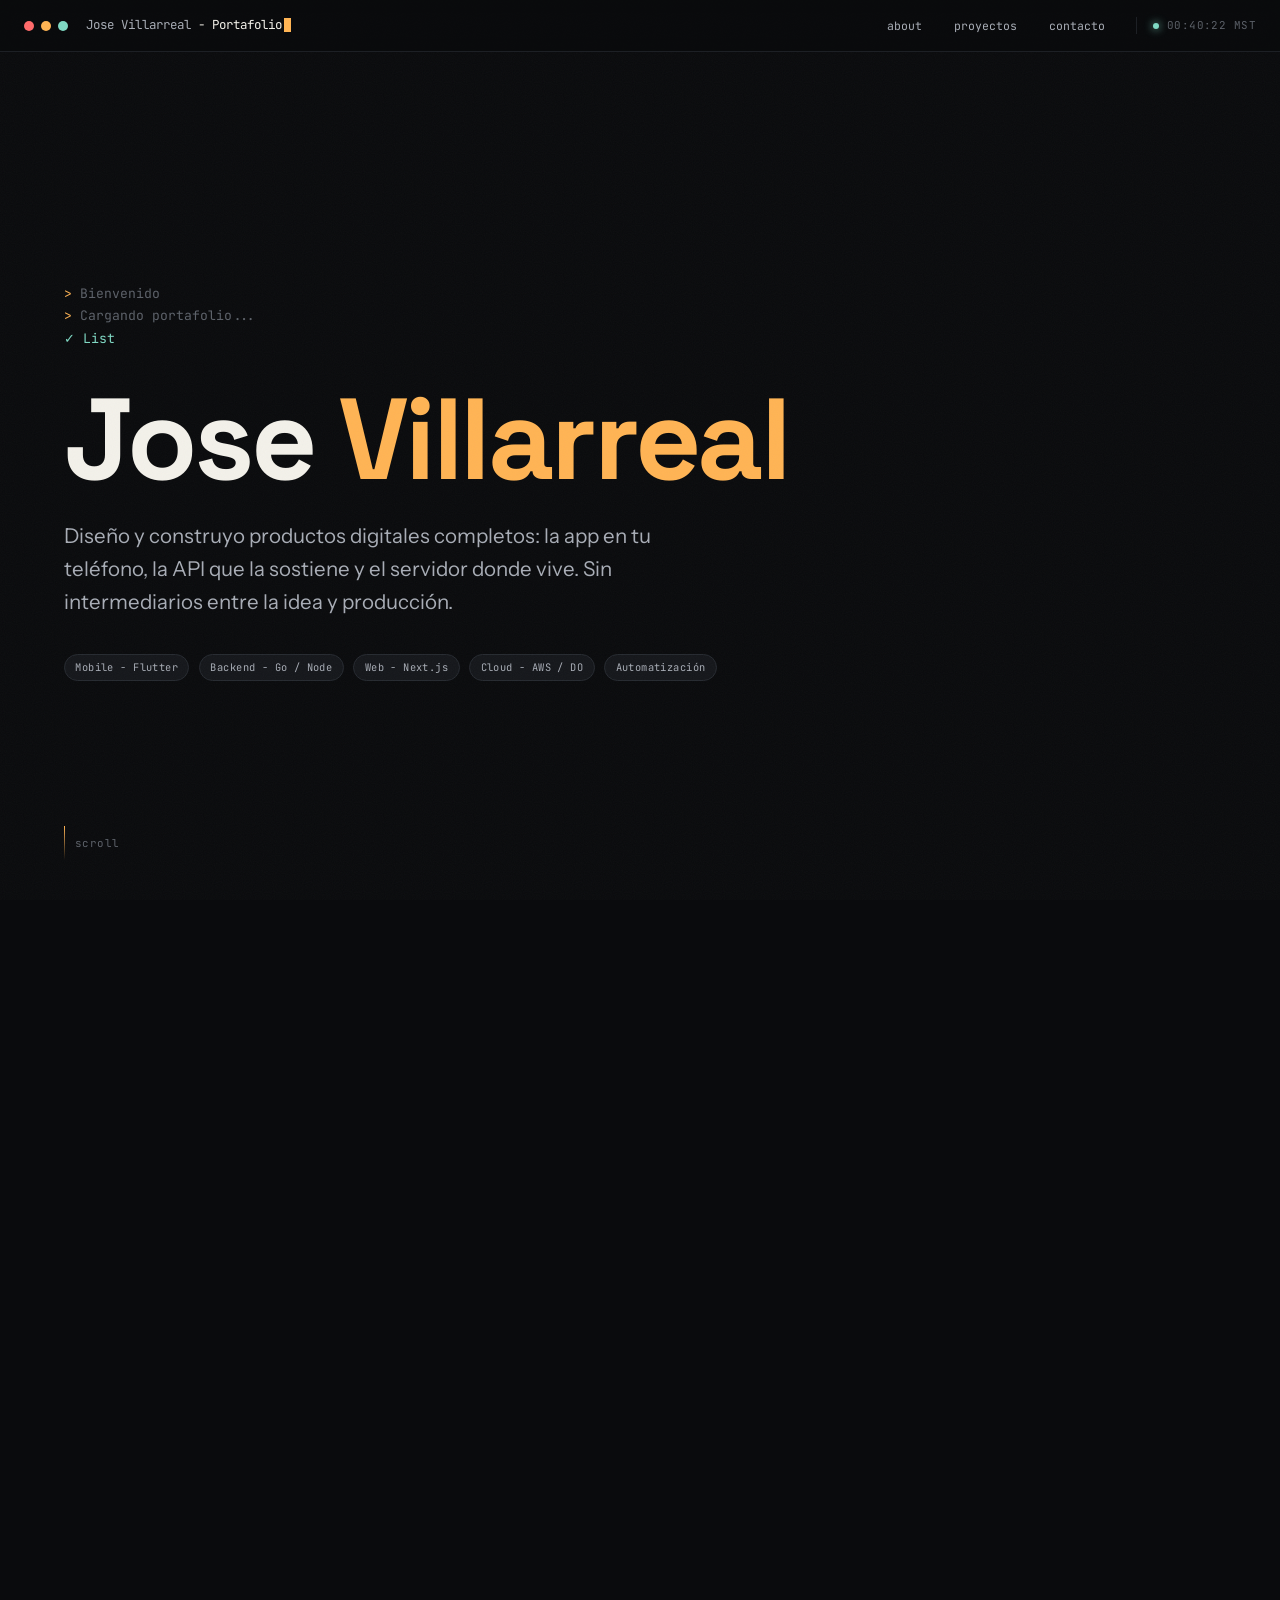
==== commit f7117961: "add" ====
--- a/index.html
+++ b/index.html
@@ -238,13 +238,6 @@
     </div>
 
     <div class="neofetch reveal" data-delay="150">
-      <pre class="neofetch-glyph">   ▐▛▀▀▀▜▌
-  ▐▌ ●● ▐▌
-  ▐▌ ▀▀ ▐▌
-   ▜▄▄▄▄▟
-  ▟█ ██ █▙
- ▐██ ██ ██▌
-  ▀▀ ▀▀ ▀▀</pre>
       <div class="neofetch-data">
         <div class="nf-user">jose@portfolio</div>
         <div class="nf-sep">────────────────</div>
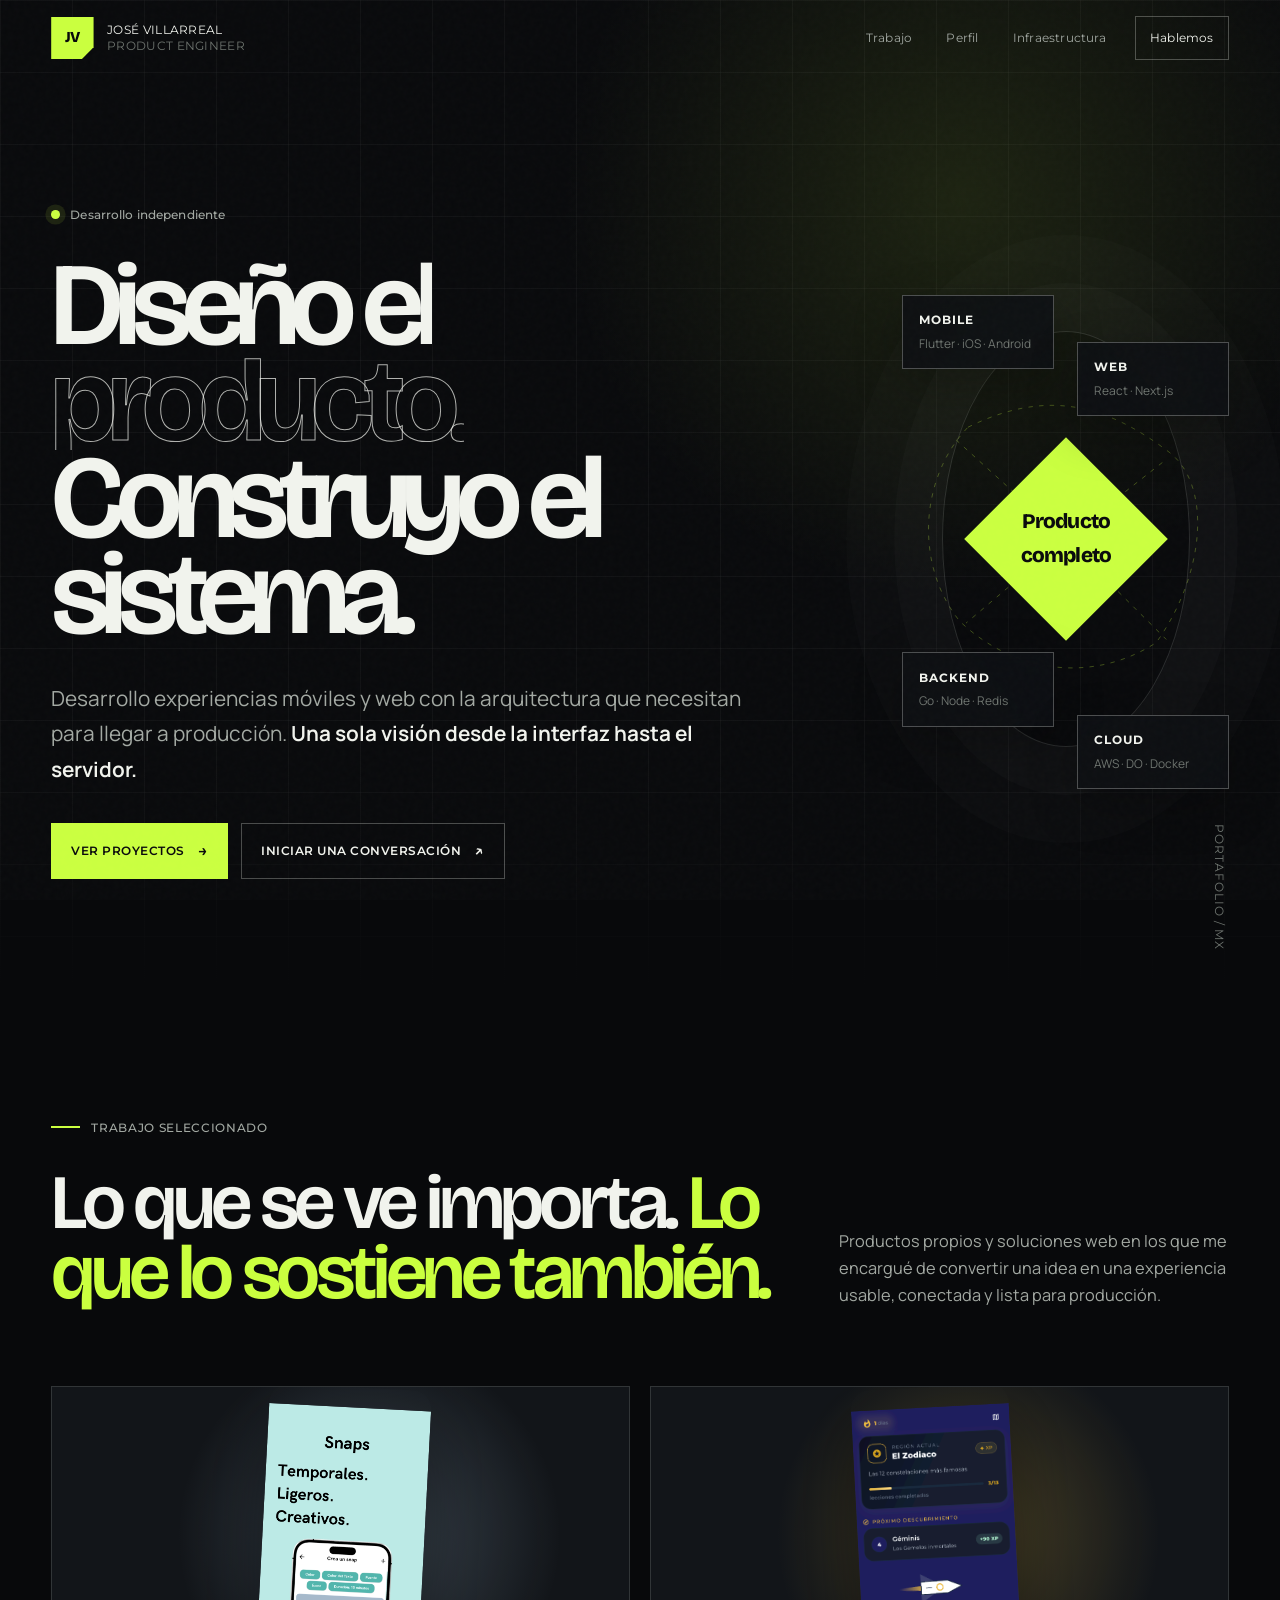
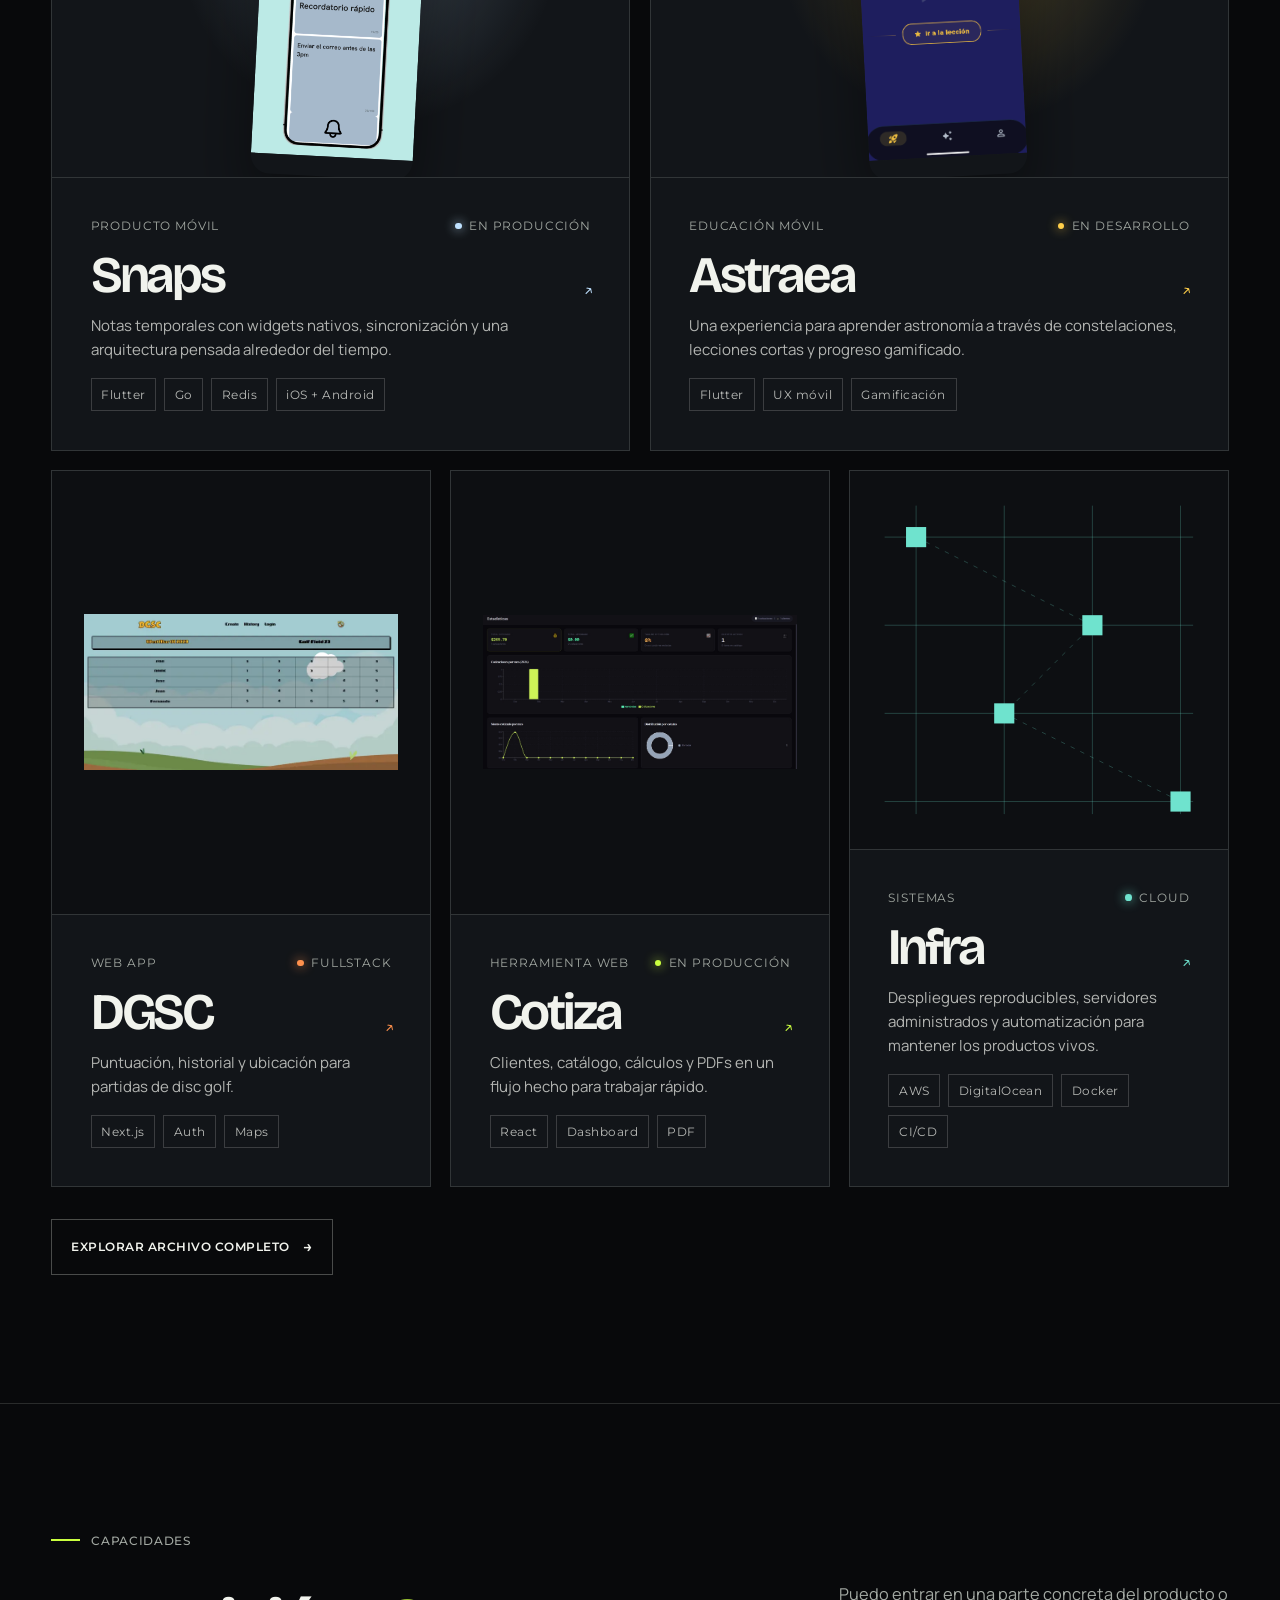
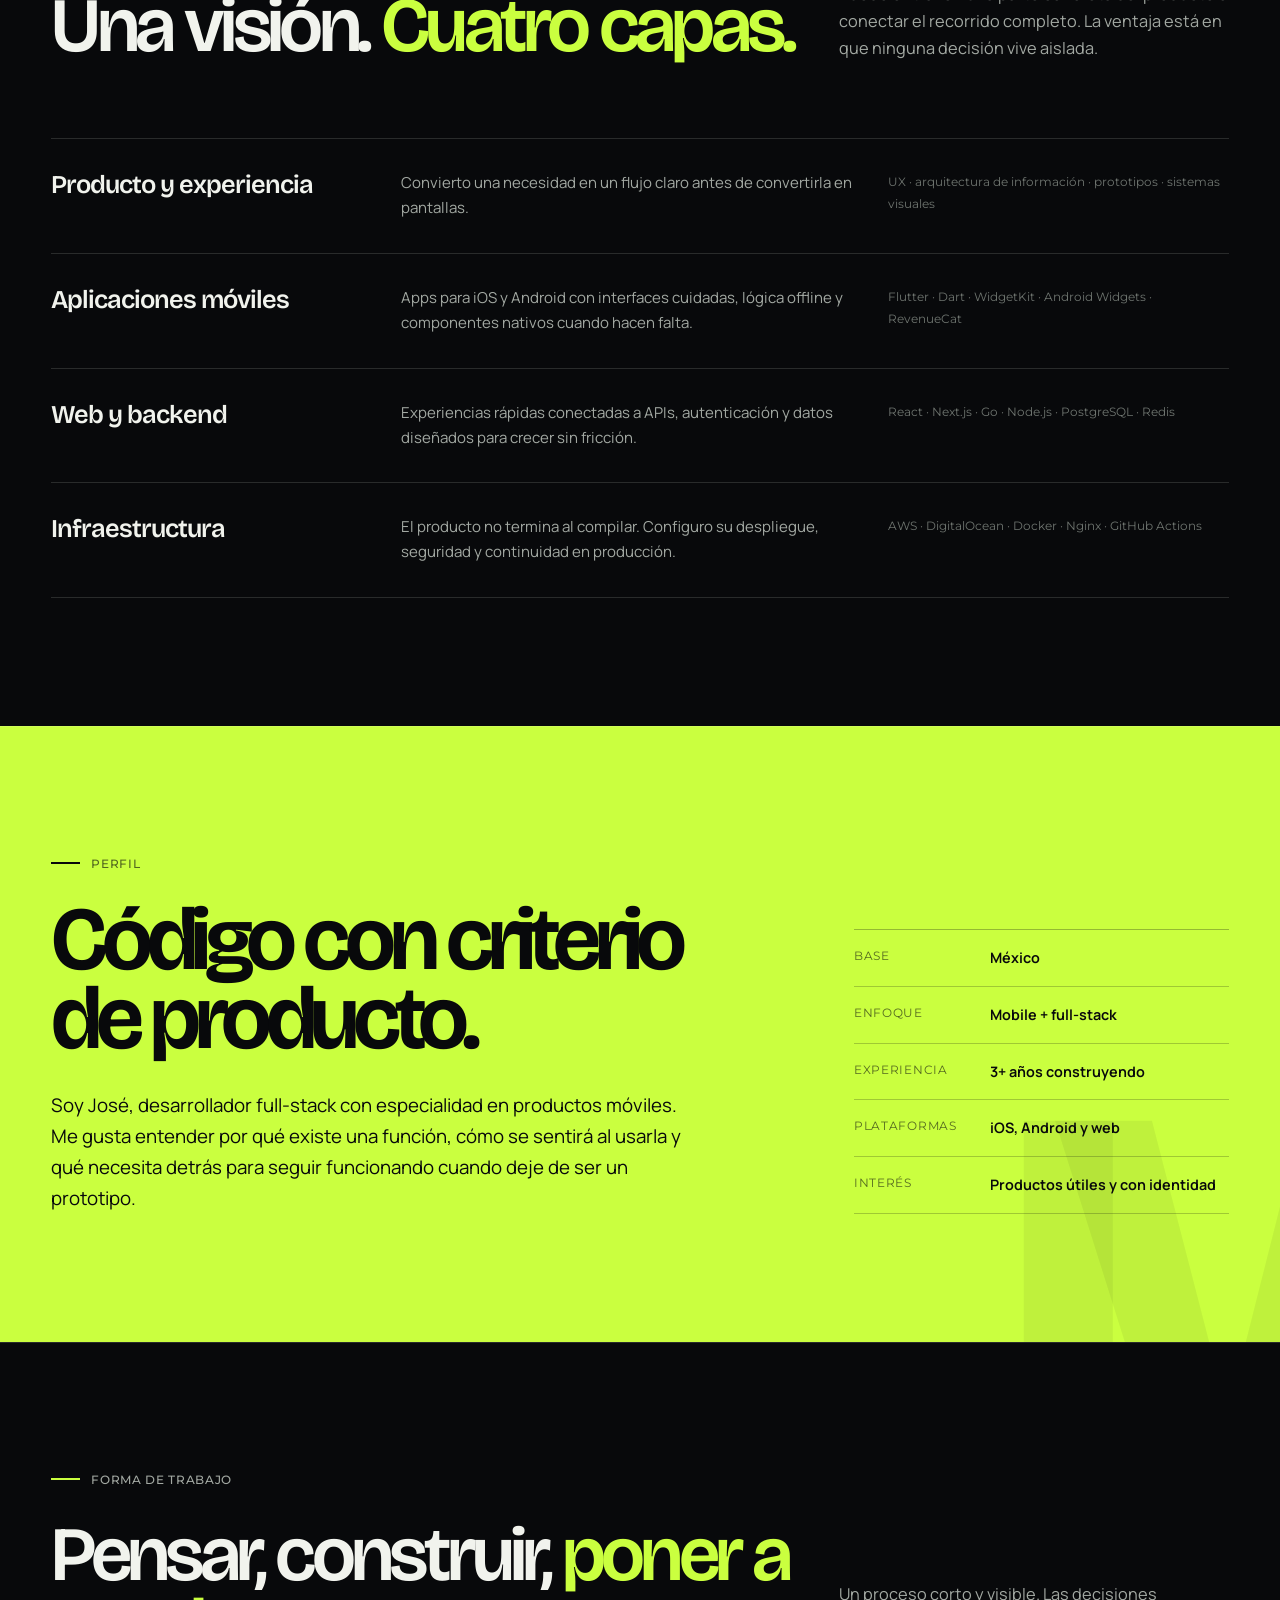
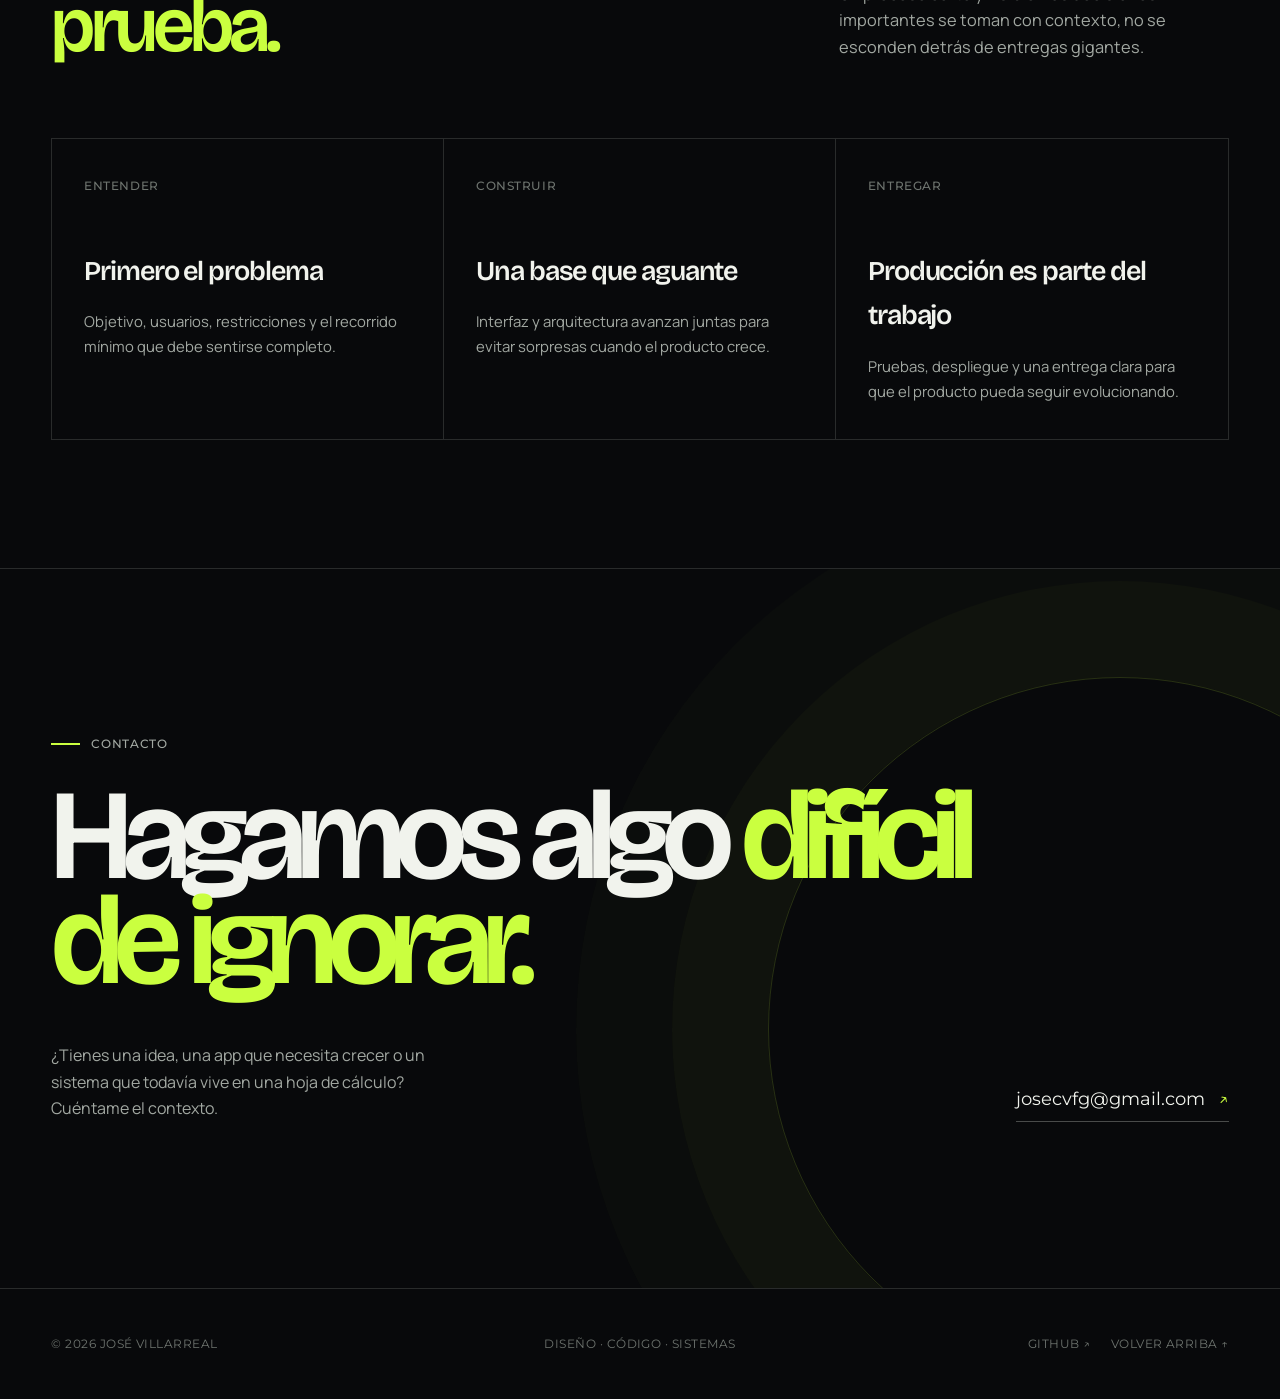
==== commit 2e2a501e: "actualizacion" ====
--- a/index.html
+++ b/index.html
@@ -1,340 +1,234 @@
-<!DOCTYPE html>
+<!doctype html>
 <html lang="es">
 <head>
-<meta charset="UTF-8" />
-<meta name="viewport" content="width=device-width, initial-scale=1.0" />
-<title>Jose Villarreal - Desarrollador de software</title>
-<link rel="icon" type="image/png" href="assets/img/icon.png" />
-<meta name="description" content="Jose Villarreal - desarrollador de aplicaciones móviles, backend, web y cloud. Flutter, Go, Next.js, AWS, DigitalOcean." />
-<link rel="preconnect" href="https://fonts.googleapis.com">
-<link rel="preconnect" href="https://fonts.gstatic.com" crossorigin>
-<link href="https://fonts.googleapis.com/css2?family=Space+Grotesk:wght@400;500;600;700&family=Instrument+Sans:ital,wght@0,400;0,500;0,600;1,400&family=JetBrains+Mono:ital,wght@0,400;0,500;0,600;1,400&display=swap" rel="stylesheet">
-<link rel="stylesheet" href="assets/css/style.css">
-<style>
-  /* ---- estilos específicos de esta página ---- */
-
-  .hero {
-    min-height: 100vh;
-    display: flex;
-    flex-direction: column;
-    justify-content: center;
-    padding: 8rem 4rem 4rem;
-    position: relative;
-  }
-  .boot {
-    font-family: var(--mono);
-    font-size: 0.82rem;
-    color: var(--text-faint);
-    margin-bottom: 2.2rem;
-    min-height: 4.6em;
-  }
-  .boot-line { line-height: 1.7; }
-  .boot-line:nth-child(1)::before { content: '> '; color: var(--amber); }
-  .boot-line:nth-child(2)::before { content: '> '; color: var(--amber); }
-  .boot-line:nth-child(3) { color: var(--teal); }
-  .boot-line:nth-child(3)::before { content: '✓ '; }
-
-  .hero-name {
-    font-family: var(--display);
-    font-weight: 700;
-    font-size: clamp(3rem, 9vw, 7.5rem);
-    line-height: 0.95;
-    letter-spacing: -0.03em;
-    opacity: 0;
-  }
-  [data-typewriter].done ~ .hero-name,
-  .hero-reveal { animation: name-in 0.9s var(--ease) 0.15s forwards; }
-  @keyframes name-in { from { opacity: 0; transform: translateY(24px); } to { opacity: 1; transform: translateY(0); } }
-
-  .hero-name .accent { color: var(--amber); }
-  .hero-tagline {
-    max-width: 620px;
-    font-size: clamp(1.05rem, 1.6vw, 1.3rem);
-    color: var(--text-dim);
-    font-weight: 400;
-    margin-top: 1.6rem;
-    line-height: 1.6;
-    opacity: 0;
-  }
-  .hero-reveal-2 { animation: name-in 0.9s var(--ease) 0.45s forwards; }
-
-  .hero-roles {
-    display: flex;
-    gap: 0.6rem;
-    flex-wrap: wrap;
-    margin-top: 2.2rem;
-    opacity: 0;
-  }
-  .hero-reveal-3 { animation: name-in 0.9s var(--ease) 0.7s forwards; }
-
-  .hero-scroll {
-    position: absolute;
-    bottom: 2.5rem;
-    left: 4rem;
-    font-family: var(--mono);
-    font-size: 0.68rem;
-    color: var(--text-faint);
-    display: flex;
-    align-items: center;
-    gap: 0.6rem;
-    letter-spacing: 0.05em;
-  }
-  .hero-scroll .bar { width: 1px; height: 34px; background: linear-gradient(var(--amber), transparent); animation: scrollbar-grow 1.8s ease-in-out infinite; }
-  @keyframes scrollbar-grow { 0% { transform: scaleY(0); transform-origin: top; } 50% { transform: scaleY(1); transform-origin: top; } 50.01% { transform-origin: bottom; } 100% { transform: scaleY(0); transform-origin: bottom; } }
-
-  /* ABOUT */
-  .about-wrap {
-    display: grid;
-    grid-template-columns: 1.1fr 0.9fr;
-    gap: 4.5rem;
-    align-items: start;
-  }
-  .about-title {
-    font-size: clamp(1.9rem, 3.4vw, 2.7rem);
-    font-weight: 600;
-    line-height: 1.25;
-    margin-bottom: 1.6rem;
-  }
-  .about-title .accent { color: var(--teal); }
-  .about-text { color: var(--text-dim); line-height: 1.85; font-size: 1rem; }
-  .about-text p + p { margin-top: 1.1rem; }
-
-  /* neofetch-style panel — elemento distintivo */
-  .neofetch {
-    font-family: var(--mono);
-    font-size: 0.82rem;
-    border: 1px solid var(--border);
-    border-radius: var(--radius-lg);
-    background: var(--surface);
-    padding: 1.6rem;
-    display: grid;
-    grid-template-columns: auto 1fr;
-    gap: 1.6rem;
-  }
-  .neofetch-glyph {
-    color: var(--amber);
-    white-space: pre;
-    line-height: 1.15;
-    font-size: 0.72rem;
-    user-select: none;
-  }
-  .neofetch-data .nf-user { color: var(--text); font-weight: 600; margin-bottom: 0.15rem; }
-  .neofetch-data .nf-sep { color: var(--text-faint); margin-bottom: 0.6rem; }
-  .nf-row { display: flex; gap: 0.5rem; padding: 0.18rem 0; flex-wrap: wrap; }
-  .nf-key { color: var(--teal); width: 92px; flex-shrink: 0; }
-  .nf-val { color: var(--text-dim); }
-  .nf-swatches { display: flex; gap: 0.3rem; margin-top: 0.7rem; }
-  .nf-swatches span { width: 16px; height: 12px; border-radius: 2px; display: block; }
-
-  /* PROYECTOS — process monitor */
-  .proc-table { border: 1px solid var(--border); border-radius: var(--radius-lg); overflow: hidden; }
-  .proc-head {
-    display: grid;
-    grid-template-columns: 28px 1.6fr 2fr 1.4fr 24px;
-    gap: 1.2rem;
-    padding: 0.8rem 1.4rem;
-    font-family: var(--mono);
-    font-size: 0.65rem;
-    letter-spacing: 0.06em;
-    color: var(--text-faint);
-    background: var(--surface);
-    border-bottom: 1px solid var(--border);
-  }
-  .proc-row {
-    display: grid;
-    grid-template-columns: 28px 1.6fr 2fr 1.4fr 24px;
-    gap: 1.2rem;
-    align-items: center;
-    padding: 1.5rem 1.4rem;
-    border-bottom: 1px solid var(--border-soft);
-    transition: background .25s;
-    position: relative;
-  }
-  .proc-row:last-child { border-bottom: none; }
-  .proc-row:hover { background: var(--surface); }
-  .proc-status { width: 8px; height: 8px; border-radius: 50%; background: var(--teal); box-shadow: 0 0 8px var(--teal); }
-  .proc-status.dev { background: var(--amber); box-shadow: 0 0 8px var(--amber); animation: pulse 2.4s ease-in-out infinite; }
-  .proc-badge { font-family: var(--mono); font-size: 0.62rem; letter-spacing: 0.04em; color: var(--amber); border: 1px solid var(--amber-dim); border-radius: 100px; padding: 0.18rem 0.55rem; margin-left: 0.6rem; white-space: nowrap; }
-  .proc-name { font-family: var(--display); font-weight: 600; font-size: 1.25rem; letter-spacing: -0.01em; }
-  .proc-name .proc-sub { display: block; font-family: var(--mono); font-weight: 400; font-size: 0.78rem; color: var(--text-dim); margin-top: 0.3rem; line-height: 1.5; }
-  .proc-tags { display: flex; gap: 0.4rem; flex-wrap: wrap; }
-  .proc-meta { font-family: var(--mono); font-size: 0.72rem; color: var(--text-faint); text-align: right; }
-  .proc-arrow { color: var(--text-faint); transition: transform .25s, color .25s; }
-  .proc-row:hover .proc-arrow { transform: translateX(4px); color: var(--amber); }
-
-  @media (max-width: 860px) {
-    .about-wrap { grid-template-columns: 1fr; gap: 2.5rem; }
-    .proc-head { display: none; }
-    .proc-row { grid-template-columns: 20px 1fr; }
-    .proc-tags, .proc-meta { grid-column: 2; margin-top: 0.6rem; text-align: left; }
-    .proc-arrow { display: none; }
-    .neofetch { grid-template-columns: 1fr; }
-    .neofetch-glyph { font-size: 0.6rem; }
-  }
-
-  /* CONTACTO */
-  #contacto { background: var(--bg-soft); }
-  .term-window {
-    border: 1px solid var(--border);
-    border-radius: var(--radius-lg);
-    overflow: hidden;
-    max-width: 720px;
-  }
-  .term-bar { display: flex; align-items: center; gap: 6px; padding: 0.7rem 1rem; background: var(--surface); border-bottom: 1px solid var(--border); }
-  .term-bar span { width: 9px; height: 9px; border-radius: 50%; }
-  .term-bar span:nth-child(1) { background: var(--red); }
-  .term-bar span:nth-child(2) { background: var(--amber); }
-  .term-bar span:nth-child(3) { background: var(--teal); }
-  .term-body { padding: 1.8rem; font-family: var(--mono); font-size: 0.9rem; line-height: 2; background: var(--bg); }
-  .term-body .p { color: var(--teal); }
-  .term-body .cmd { color: var(--text); }
-  .term-body .out { color: var(--text-dim); padding-left: 1.2rem; }
-  .term-links { display: flex; gap: 0.5rem; flex-wrap: wrap; margin-top: 1.2rem; padding-left: 1.2rem; }
-  .contact-big { font-size: clamp(2.2rem, 5vw, 4rem); font-weight: 600; margin-bottom: 2.2rem; max-width: 700px; line-height: 1.15; }
-  .contact-big .accent { color: var(--amber); }
-</style>
+  <meta charset="utf-8">
+  <meta name="viewport" content="width=device-width, initial-scale=1">
+  <meta name="theme-color" content="#08090b">
+  <meta name="description" content="José Villarreal diseña y desarrolla productos digitales completos: apps móviles, experiencias web, backend e infraestructura en producción.">
+  <title>José Villarreal — Product Engineer</title>
+  <link rel="icon" type="image/png" href="assets/img/icon.png">
+  <link rel="preconnect" href="https://fonts.googleapis.com">
+  <link rel="preconnect" href="https://fonts.gstatic.com" crossorigin>
+  <link href="https://fonts.googleapis.com/css2?family=Bricolage+Grotesque:opsz,wdth,wght@12..96,75..100,300..800&family=Manrope:wght@400;500;600;700&family=Montserrat:wght@400;500;600&display=swap" rel="stylesheet">
+  <link rel="stylesheet" href="assets/css/style.css">
+  <script>document.documentElement.classList.add('js')</script>
 </head>
 <body>
-
-<div class="winbar">
-  <div class="winbar-lights"><span></span><span></span><span></span></div>
-  <div class="winbar-path">Jose Villarreal <span class="seg-cur">- Portafolio</span><span class="car"></span></div>
-  <nav class="winbar-tabs">
-    <a href="#sobre-mi">about</a>
-    <a href="#proyectos">proyectos</a>
-    <a href="#contacto">contacto</a>
-  </nav>
-  <div class="winbar-status"><span class="dot"></span><span data-clock>--:--:--</span></div>
-</div>
-
-<!-- HERO -->
-<section class="hero">
-  <div class="boot" data-typewriter='["Bienvenido", "Cargando portafolio...", "Listo - app, web y servidor conectados"]'></div>
-  <h1 class="hero-name hero-reveal">Jose <span class="accent">Villarreal</span></h1>
-  <p class="hero-tagline hero-reveal-2">Diseño y construyo productos digitales completos: la app en tu teléfono, la API que la sostiene y el servidor donde vive. Sin intermediarios entre la idea y producción.</p>
-  <div class="hero-roles hero-reveal-3">
-    <span class="tag">Mobile - Flutter</span>
-    <span class="tag">Backend - Go / Node</span>
-    <span class="tag">Web - Next.js</span>
-    <span class="tag">Cloud - AWS / DO</span>
-    <span class="tag">Automatización</span>
-  </div>
-  <div class="hero-scroll"><span class="bar"></span>scroll</div>
-</section>
-
-<!-- ABOUT -->
-<section id="sobre-mi">
-  <div class="section-head reveal">
-    <div class="eyebrow">cat about.md</div>
-  </div>
-  <div class="about-wrap">
-    <div>
-      <h2 class="about-title reveal">No construyo solo pantallas, construyo <span class="accent">el sistema completo</span> detrás de ellas.</h2>
-      <div class="about-text reveal" data-delay="80">
-        <p>Soy desarrollador full-stack enfocado en aplicaciones móviles, con la capacidad de cubrir todo el ciclo: backend, infraestructura en la nube y automatizaciones.</p>
-        <p>Construyo apps móviles con Flutter, interfaces web con React y Next.js, APIs en Go y Node, y despliego todo en servidores propios sobre AWS y DigitalOcean, sin depender de terceros para llevar un producto a producción.</p>
-        <p>Me interesa el producto completo, no solo el código: entender por qué existe una función antes de escribirla, y qué pasa con ella cuando cien personas la usan al mismo tiempo.</p>
-      </div>
+  <a class="skip-link" href="#contenido">Saltar al contenido</a>
+
+  <header class="site-header">
+    <div class="header-inner shell">
+      <a class="brand" href="index.html" aria-label="Ir al inicio">
+        <span class="brand-mark" aria-hidden="true">JV</span>
+        <span class="brand-copy"><span>José Villarreal</span><span>Product engineer</span></span>
+      </a>
+      <button class="menu-toggle" type="button" aria-expanded="false" aria-controls="main-nav" aria-label="Abrir menú"><span></span></button>
+      <nav class="main-nav" id="main-nav" aria-label="Navegación principal">
+        <a href="#trabajo">Trabajo</a>
+        <a href="#perfil">Perfil</a>
+        <a href="infra.html" data-transition>Infraestructura</a>
+        <a class="nav-cta" href="#contacto">Hablemos</a>
+      </nav>
     </div>
-
-    <div class="neofetch reveal" data-delay="150">
-      <div class="neofetch-data">
-        <div class="nf-user">jose@portfolio</div>
-        <div class="nf-sep">────────────────</div>
-        <div class="nf-row"><span class="nf-key">rol</span><span class="nf-val">Mobile · Full-stack</span></div>
-        <div class="nf-row"><span class="nf-key">experiencia</span><span class="nf-val"><span data-count="3" data-suffix="+">0</span> años activos</span></div>
-        <div class="nf-row"><span class="nf-key">mobile</span><span class="nf-val">Flutter, Dart</span></div>
-        <div class="nf-row"><span class="nf-key">backend</span><span class="nf-val">Go, Node.js, Redis</span></div>
-        <div class="nf-row"><span class="nf-key">frontend</span><span class="nf-val">Next.js, React, TS</span></div>
-        <div class="nf-row"><span class="nf-key">cloud</span><span class="nf-val">AWS EC2, DigitalOcean</span></div>
-        <div class="nf-row"><span class="nf-key">ci/cd</span><span class="nf-val">GitHub Actions, Docker</span></div>
-        <div class="nf-row"><span class="nf-key">plataformas</span><span class="nf-val"><span data-count="2">0</span> - iOS &amp; Android</span></div>
-        <div class="nf-swatches">
-          <span style="background:var(--amber)"></span><span style="background:var(--teal)"></span><span style="background:var(--text-dim)"></span><span style="background:var(--border)"></span>
-        </div>
-      </div>
+    <div class="scroll-progress" aria-hidden="true"></div>
+  </header>
+
+  <main id="contenido">
+    <section class="home-hero">
+      <div class="hero-grid shell">
+        <div>
+          <div class="availability">Desarrollo independiente</div>
+          <h1 class="hero-title">
+            <span class="word-mask"><span class="hero-word">Diseño el</span></span><br>
+            <span class="word-mask"><span class="hero-word outline">producto.</span></span><br>
+            <span class="word-mask"><span class="hero-word">Construyo el sistema.</span></span>
+          </h1>
+          <p class="hero-lead">Desarrollo experiencias móviles y web con la arquitectura que necesitan para llegar a producción. <strong>Una sola visión desde la interfaz hasta el servidor.</strong></p>
+          <div class="button-row hero-actions">
+            <a class="button button-primary button-arrow" href="#trabajo">Ver proyectos</a>
+            <a class="button" href="mailto:josecvfg@gmail.com">Iniciar una conversación</a>
+          </div>
+        </div>
+
+        <div class="system-map" aria-label="Mapa de las áreas de desarrollo que conecta José">
+          <svg class="map-orbit" viewBox="0 0 520 520" aria-hidden="true">
+            <path d="M105 82 C230 20 325 45 426 122 C495 176 482 318 405 425 C305 490 180 475 92 391 C18 299 30 160 105 82Z"/>
+            <path d="M86 102 L260 260 L420 134 M260 260 L102 394 M260 260 L421 420"/>
+          </svg>
+          <div class="system-core"><span>Producto<br>completo</span></div>
+          <div class="map-node node-mobile"><strong>Mobile</strong><small>Flutter · iOS · Android</small></div>
+          <div class="map-node node-web"><strong>Web</strong><small>React · Next.js</small></div>
+          <div class="map-node node-backend"><strong>Backend</strong><small>Go · Node · Redis</small></div>
+          <div class="map-node node-cloud"><strong>Cloud</strong><small>AWS · DO · Docker</small></div>
+        </div>
+      </div>
+      <div class="hero-index">Portafolio / MX</div>
+    </section>
+
+    <section class="section" id="trabajo">
+      <div class="shell">
+        <div class="eyebrow reveal">Trabajo seleccionado</div>
+        <div class="section-heading reveal">
+          <h2 class="section-title">Lo que se ve importa. <em>Lo que lo sostiene también.</em></h2>
+          <p>Productos propios y soluciones web en los que me encargué de convertir una idea en una experiencia usable, conectada y lista para producción.</p>
+        </div>
+
+        <div class="work-grid">
+          <a class="project-card mobile-card reveal" data-project="snaps" href="snaps.html" data-transition>
+            <div class="project-visual"><img src="assets/img/snaps-2.jpg" alt="Pantalla para crear una nota temporal en Snaps" width="1242" height="2688" loading="lazy"></div>
+            <div class="project-content">
+              <div class="project-meta"><span>Producto móvil</span><span class="project-status">En producción</span></div>
+              <div class="project-title">Snaps <span>↗</span></div>
+              <p class="project-description">Notas temporales con widgets nativos, sincronización y una arquitectura pensada alrededor del tiempo.</p>
+              <ul class="project-tags"><li>Flutter</li><li>Go</li><li>Redis</li><li>iOS + Android</li></ul>
+            </div>
+          </a>
+
+          <a class="project-card mobile-card reveal" data-project="astraea" href="astra.html" data-transition>
+            <div class="project-visual"><img src="assets/img/astra-1.png" alt="Lección sobre la constelación del Zodiaco en Astraea" width="379" height="838" loading="lazy"></div>
+            <div class="project-content">
+              <div class="project-meta"><span>Educación móvil</span><span class="project-status">En desarrollo</span></div>
+              <div class="project-title">Astraea <span>↗</span></div>
+              <p class="project-description">Una experiencia para aprender astronomía a través de constelaciones, lecciones cortas y progreso gamificado.</p>
+              <ul class="project-tags"><li>Flutter</li><li>UX móvil</li><li>Gamificación</li></ul>
+            </div>
+          </a>
+
+          <a class="project-card compact reveal" data-project="dgsc" href="dgsc.html" data-transition>
+            <div class="project-visual"><img src="assets/img/dgsc-1.webp" alt="Tarjeta de puntuación de disc golf en DGSC" width="750" height="374" loading="lazy"></div>
+            <div class="project-content">
+              <div class="project-meta"><span>Web app</span><span class="project-status">Fullstack</span></div>
+              <div class="project-title">DGSC <span>↗</span></div>
+              <p class="project-description">Puntuación, historial y ubicación para partidas de disc golf.</p>
+              <ul class="project-tags"><li>Next.js</li><li>Auth</li><li>Maps</li></ul>
+            </div>
+          </a>
+
+          <a class="project-card compact reveal" data-project="cotiza" href="cotizaciones.html" data-transition>
+            <div class="project-visual"><img src="assets/img/cotiz-2.jpg" alt="Panel de estadísticas del sistema de cotizaciones" width="1679" height="821" loading="lazy"></div>
+            <div class="project-content">
+              <div class="project-meta"><span>Herramienta web</span><span class="project-status">En producción</span></div>
+              <div class="project-title">Cotiza <span>↗</span></div>
+              <p class="project-description">Clientes, catálogo, cálculos y PDFs en un flujo hecho para trabajar rápido.</p>
+              <ul class="project-tags"><li>React</li><li>Dashboard</li><li>PDF</li></ul>
+            </div>
+          </a>
+
+          <a class="project-card reveal" data-project="infra" href="infra.html" data-transition>
+            <div class="project-visual" aria-hidden="true">
+              <svg viewBox="0 0 600 600" width="100%" height="100%" role="presentation">
+                <g fill="none" stroke="rgba(111,227,206,.38)" stroke-width="1">
+                  <path d="M55 105H545M55 245H545M55 385H545M55 525H545"/>
+                  <path d="M105 55V545M245 55V545M385 55V545M525 55V545"/>
+                  <path d="M105 105L385 245L245 385L525 525" stroke-dasharray="7 10"/>
+                </g>
+                <g fill="#6fe3ce">
+                  <rect x="89" y="89" width="32" height="32"/><rect x="369" y="229" width="32" height="32"/>
+                  <rect x="229" y="369" width="32" height="32"/><rect x="509" y="509" width="32" height="32"/>
+                </g>
+              </svg>
+            </div>
+            <div class="project-content">
+              <div class="project-meta"><span>Sistemas</span><span class="project-status">Cloud</span></div>
+              <div class="project-title">Infra <span>↗</span></div>
+              <p class="project-description">Despliegues reproducibles, servidores administrados y automatización para mantener los productos vivos.</p>
+              <ul class="project-tags"><li>AWS</li><li>DigitalOcean</li><li>Docker</li><li>CI/CD</li></ul>
+            </div>
+          </a>
+        </div>
+
+        <div class="button-row button-row-spaced">
+          <a class="button button-arrow" href="proyectos.html" data-transition>Explorar archivo completo</a>
+        </div>
+      </div>
+    </section>
+
+    <section class="section" aria-labelledby="capacidades-title">
+      <div class="shell">
+        <div class="eyebrow reveal">Capacidades</div>
+        <div class="section-heading reveal">
+          <h2 class="section-title" id="capacidades-title">Una visión. <em>Cuatro capas.</em></h2>
+          <p>Puedo entrar en una parte concreta del producto o conectar el recorrido completo. La ventaja está en que ninguna decisión vive aislada.</p>
+        </div>
+        <div class="capability-list">
+          <article class="capability-row reveal">
+            <h3>Producto y experiencia</h3>
+            <p>Convierto una necesidad en un flujo claro antes de convertirla en pantallas.</p>
+            <div class="capability-tools">UX · arquitectura de información · prototipos · sistemas visuales</div>
+          </article>
+          <article class="capability-row reveal">
+            <h3>Aplicaciones móviles</h3>
+            <p>Apps para iOS y Android con interfaces cuidadas, lógica offline y componentes nativos cuando hacen falta.</p>
+            <div class="capability-tools">Flutter · Dart · WidgetKit · Android Widgets · RevenueCat</div>
+          </article>
+          <article class="capability-row reveal">
+            <h3>Web y backend</h3>
+            <p>Experiencias rápidas conectadas a APIs, autenticación y datos diseñados para crecer sin fricción.</p>
+            <div class="capability-tools">React · Next.js · Go · Node.js · PostgreSQL · Redis</div>
+          </article>
+          <article class="capability-row reveal">
+            <h3>Infraestructura</h3>
+            <p>El producto no termina al compilar. Configuro su despliegue, seguridad y continuidad en producción.</p>
+            <div class="capability-tools">AWS · DigitalOcean · Docker · Nginx · GitHub Actions</div>
+          </article>
+        </div>
+      </div>
+    </section>
+
+    <section class="section profile-section" id="perfil">
+      <div class="shell profile-grid">
+        <div class="profile-copy reveal">
+          <div class="eyebrow eyebrow-light">Perfil</div>
+          <h2>Código con criterio de producto.</h2>
+          <p>Soy José, desarrollador full-stack con especialidad en productos móviles. Me gusta entender por qué existe una función, cómo se sentirá al usarla y qué necesita detrás para seguir funcionando cuando deje de ser un prototipo.</p>
+        </div>
+        <dl class="profile-facts reveal">
+          <div class="fact-row"><dt>Base</dt><dd>México</dd></div>
+          <div class="fact-row"><dt>Enfoque</dt><dd>Mobile + full-stack</dd></div>
+          <div class="fact-row"><dt>Experiencia</dt><dd>3+ años construyendo</dd></div>
+          <div class="fact-row"><dt>Plataformas</dt><dd>iOS, Android y web</dd></div>
+          <div class="fact-row"><dt>Interés</dt><dd>Productos útiles y con identidad</dd></div>
+        </dl>
+      </div>
+    </section>
+
+    <section class="section" aria-labelledby="proceso-title">
+      <div class="shell">
+        <div class="eyebrow reveal">Forma de trabajo</div>
+        <div class="section-heading reveal">
+          <h2 class="section-title" id="proceso-title">Pensar, construir, <em>poner a prueba.</em></h2>
+          <p>Un proceso corto y visible. Las decisiones importantes se toman con contexto, no se esconden detrás de entregas gigantes.</p>
+        </div>
+        <div class="process-grid reveal">
+          <article class="process-step"><span class="process-label">Entender</span><h3>Primero el problema</h3><p>Objetivo, usuarios, restricciones y el recorrido mínimo que debe sentirse completo.</p></article>
+          <article class="process-step"><span class="process-label">Construir</span><h3>Una base que aguante</h3><p>Interfaz y arquitectura avanzan juntas para evitar sorpresas cuando el producto crece.</p></article>
+          <article class="process-step"><span class="process-label">Entregar</span><h3>Producción es parte del trabajo</h3><p>Pruebas, despliegue y una entrega clara para que el producto pueda seguir evolucionando.</p></article>
+        </div>
+      </div>
+    </section>
+
+    <section class="section contact-section" id="contacto">
+      <div class="shell">
+        <div class="contact-copy reveal">
+          <div class="eyebrow">Contacto</div>
+          <h2>Hagamos algo <span>difícil de ignorar.</span></h2>
+        </div>
+        <div class="contact-bottom reveal">
+          <p class="contact-note">¿Tienes una idea, una app que necesita crecer o un sistema que todavía vive en una hoja de cálculo? Cuéntame el contexto.</p>
+          <a class="contact-email" href="mailto:josecvfg@gmail.com">josecvfg@gmail.com</a>
+        </div>
+      </div>
+    </section>
+  </main>
+
+  <footer class="site-footer">
+    <div class="footer-inner shell">
+      <span>© <span data-year>2026</span> José Villarreal</span>
+      <span>Diseño · Código · Sistemas</span>
+      <div class="footer-links"><a href="https://github.com/jose-xd" target="_blank" rel="noreferrer">GitHub ↗</a><a href="#contenido">Volver arriba ↑</a></div>
     </div>
-  </div>
-</section>
-
-<!-- PROYECTOS -->
-<section id="proyectos">
-  <div class="section-head reveal">
-    <div class="eyebrow">ps --user jose <span class="glow">// procesos activos</span></div>
-  </div>
-
-  <div class="proc-table reveal">
-    <div class="proc-head">
-      <span></span><span>proceso</span><span>descripción</span><span>plataforma</span><span></span>
-    </div>
-
-    <a href="snaps.html" data-transition style="color:inherit;">
-      <div class="proc-row">
-        <span class="proc-status"></span>
-        <div class="proc-name">Snaps<span class="proc-sub">notas efímeras · widget nativo</span></div>
-        <div class="proc-tags"><span class="tag">Flutter</span><span class="tag">Go</span><span class="tag">Redis</span></div>
-        <div class="proc-meta">iOS · Android</div>
-        <span class="proc-arrow">→</span>
-      </div>
-    </a>
-
-    <a href="astra.html" data-transition style="color:inherit;">
-      <div class="proc-row">
-        <span class="proc-status dev"></span>
-        <div class="proc-name">Astraea <span class="proc-badge">próximamente</span><span class="proc-sub">app educativa · aprende las constelaciones</span></div>
-        <div class="proc-tags"><span class="tag">Flutter</span><span class="tag">Gamificación</span></div>
-        <div class="proc-meta">iOS · Android</div>
-        <span class="proc-arrow">→</span>
-      </div>
-    </a>
-
-    <a href="proyectos.html" data-transition style="color:inherit;">
-      <div class="proc-row">
-        <span class="proc-status"></span>
-        <div class="proc-name">Proyectos Web<span class="proc-sub">DGSC · Cotizaciones - apps fullstack</span></div>
-        <div class="proc-tags"><span class="tag">Next.js</span><span class="tag">React</span><span class="tag">TS</span></div>
-        <div class="proc-meta">Web</div>
-        <span class="proc-arrow">→</span>
-      </div>
-    </a>
-
-    <a href="infra.html" data-transition style="color:inherit;">
-      <div class="proc-row">
-        <span class="proc-status"></span>
-        <div class="proc-name">Cloud &amp; Infra<span class="proc-sub">deploys, contenedores y pipelines reales</span></div>
-        <div class="proc-tags"><span class="tag">AWS</span><span class="tag">DigitalOcean</span><span class="tag">Docker</span></div>
-        <div class="proc-meta">Infra</div>
-        <span class="proc-arrow">→</span>
-      </div>
-    </a>
-  </div>
-</section>
-
-<!-- CONTACTO -->
-<section id="contacto">
-  <div class="section-head reveal">
-    <div class="eyebrow">contact --init</div>
-  </div>
-  <h2 class="contact-big reveal">¿Un producto por construir? <span class="accent">Hablemos.</span></h2>
-
-  <div class="term-window reveal" data-delay="100">
-    <div class="term-bar"><span></span><span></span><span></span></div>
-    <div class="term-body">
-      <div><span class="p">jose@portfolio</span> ~ % <span class="cmd">contact --list</span></div>
-      <div class="out">→ email · disponible para proyectos y colaboraciones</div>
-      <div class="out">→ github · código público de mis proyectos</div>
-      <div class="term-links">
-        <a href="mailto:josecvfg@gmail.com" class="btn magnetic">✉ Escribir un email</a>
-        <a href="https://github.com/josecvfg" target="_blank" class="btn magnetic">↗ Ver GitHub</a>
-      </div>
-    </div>
-  </div>
-</section>
-
-<footer>
-  <span>© 2026 Jose Villarreal - build local, ship global</span>
-</footer>
-
-<script src="assets/js/main.js"></script>
+  </footer>
+
+  <script src="assets/js/main.js"></script>
 </body>
 </html>
--- a/assets/css/style.css
+++ b/assets/css/style.css
@@ -1,274 +1,2073 @@
-/* ==========================================================================
-   JOSE VILLARREAL — PORTFOLIO
-   Sistema visual: "consola de sistema" — el desarrollador como operador
-   de una pila completa (mobile → backend → cloud), no un editorial de moda.
-   ========================================================================== */
-
-*, *::before, *::after { box-sizing: border-box; margin: 0; padding: 0; }
+/*
+  JOSÉ VILLARREAL — PORTFOLIO 2026
+  Direction: an editorial product dossier crossed with a systems map.
+*/
+
+*, *::before, *::after {
+  box-sizing: border-box;
+}
+
+* {
+  margin: 0;
+}
 
 :root {
-  /* base */
-  --bg:        #0a0b0d;
-  --bg-soft:   #101215;
-  --surface:   #15171b;
-  --surface-2: #1b1e23;
-  --border:    #262a30;
-  --border-soft: #1d2025;
-
-  /* texto */
-  --text:      #f3f1ea;
-  --text-dim:  #a8adb6;
-  --text-faint:#5c6169;
-
-  /* acentos — dos "luces de estado", no tres clichés de IA */
-  --amber:     #ffb454;
-  --amber-dim: #8a6633;
-  --teal:      #7fd9c4;
-  --teal-dim:  #345048;
-  --red:       #ff6b6b;
-
-  --radius: 3px;
-  --radius-lg: 10px;
-
-  --mono: 'JetBrains Mono', ui-monospace, monospace;
-  --display: 'Space Grotesk', sans-serif;
-  --body: 'Instrument Sans', sans-serif;
-
-  --ease: cubic-bezier(.16,1,.3,1);
-  --ease-soft: cubic-bezier(.4,0,.2,1);
+  color-scheme: dark;
+  --ink: #08090b;
+  --ink-soft: #0d0f12;
+  --panel: #121519;
+  --panel-raised: #171b20;
+  --line: rgba(241, 243, 237, 0.14);
+  --line-strong: rgba(241, 243, 237, 0.28);
+  --paper: #f1f3ed;
+  --muted: #a2a8a2;
+  --quiet: #6e746f;
+  --signal: #caff3f;
+  --aqua: #6fe3ce;
+  --orange: #ff7a45;
+  --blue: #81a8ff;
+  --display: "Bricolage Grotesque", "Arial Narrow", sans-serif;
+  --body: "Manrope", Arial, sans-serif;
+  --mono: "Montserrat", Arial, sans-serif;
+  --max: 1440px;
+  --gutter: clamp(1.1rem, 4vw, 4.5rem);
+  --radius: 1.25rem;
+  --ease: cubic-bezier(.16, 1, .3, 1);
+  --mx: 75%;
+  --my: 20%;
 }
 
 html {
   scroll-behavior: smooth;
+  scrollbar-color: var(--signal) var(--ink);
+}
+
+body {
+  min-width: 320px;
+  overflow-x: hidden;
+  background: var(--ink);
+  color: var(--paper);
+  font-family: var(--body);
+  font-size: 1rem;
+  line-height: 1.65;
+  text-rendering: optimizeLegibility;
+  -webkit-font-smoothing: antialiased;
+}
+
+body::before {
+  content: "";
+  position: fixed;
+  inset: 0;
+  z-index: 50;
+  pointer-events: none;
+  opacity: .032;
+  background-image: url("data:image/svg+xml,%3Csvg viewBox='0 0 180 180' xmlns='http://www.w3.org/2000/svg'%3E%3Cfilter id='n'%3E%3CfeTurbulence type='fractalNoise' baseFrequency='.95' numOctaves='3' stitchTiles='stitch'/%3E%3C/filter%3E%3Crect width='100%25' height='100%25' filter='url(%23n)' opacity='.65'/%3E%3C/svg%3E");
+  mix-blend-mode: screen;
+}
+
+body.menu-open {
+  overflow: hidden;
+}
+
+a {
+  color: inherit;
+  text-decoration: none;
+}
+
+button,
+input,
+textarea {
+  color: inherit;
+  font: inherit;
+}
+
+button {
+  border: 0;
+}
+
+img {
+  display: block;
+  max-width: 100%;
+}
+
+ul {
+  margin: 0;
+  padding: 0;
+  list-style: none;
+}
+
+::selection {
+  background: var(--signal);
+  color: var(--ink);
+}
+
+:focus-visible {
+  outline: 2px solid var(--signal);
+  outline-offset: 5px;
+}
+
+.skip-link {
+  position: fixed;
+  top: .8rem;
+  left: .8rem;
+  z-index: 300;
+  transform: translateY(-180%);
+  background: var(--signal);
+  color: var(--ink);
+  padding: .8rem 1rem;
+  font-weight: 800;
+  transition: transform .2s;
+}
+
+.skip-link:focus {
+  transform: translateY(0);
+}
+
+.shell {
+  width: min(100%, var(--max));
+  margin: 0 auto;
+  padding-inline: var(--gutter);
+}
+
+.section {
+  position: relative;
+  padding-block: clamp(5.5rem, 10vw, 10rem);
+}
+
+.section + .section {
+  border-top: 1px solid var(--line);
+}
+
+.eyebrow {
+  display: flex;
+  align-items: center;
+  gap: .7rem;
+  color: var(--muted);
+  font-family: var(--mono);
+  font-size: .76rem;
+  font-weight: 500;
+  letter-spacing: .055em;
+  line-height: 1.4;
+  text-transform: uppercase;
+}
+
+.eyebrow::before {
+  content: "";
+  width: 1.8rem;
+  height: 2px;
+  background: var(--signal);
+}
+
+.eyebrow-light {
+  color: rgba(8, 9, 11, .62);
+}
+
+.eyebrow-light::before {
+  background: var(--ink);
+}
+
+.display-title {
+  font-family: var(--display);
+  font-size: clamp(3.2rem, 8vw, 8.4rem);
+  font-weight: 650;
+  letter-spacing: -.07em;
+  line-height: .86;
+}
+
+.section-title {
+  max-width: 1000px;
+  font-family: var(--display);
+  font-size: clamp(2.7rem, 6vw, 6.2rem);
+  font-weight: 600;
+  letter-spacing: -.06em;
+  line-height: .92;
+}
+
+.section-title em,
+.display-title em {
+  color: var(--signal);
+  font-family: inherit;
+  font-style: normal;
+}
+
+.section-intro {
+  max-width: 680px;
+  margin-top: 1.7rem;
+  color: var(--muted);
+  font-size: clamp(1rem, 1.8vw, 1.22rem);
+}
+
+.section-heading {
+  display: grid;
+  grid-template-columns: minmax(0, 1fr) minmax(240px, 390px);
+  gap: 2rem;
+  align-items: end;
+  margin-top: 2rem;
+  margin-bottom: clamp(3rem, 6vw, 6rem);
+}
+
+.section-heading p {
+  color: var(--muted);
+  font-size: 1.02rem;
+}
+
+/* Header */
+
+.site-header {
+  position: fixed;
+  inset: 0 0 auto;
+  z-index: 100;
+  border-bottom: 1px solid transparent;
+  transition: background .3s, border-color .3s, transform .4s var(--ease);
+}
+
+.site-header.scrolled {
+  border-color: var(--line);
+  background: rgba(8, 9, 11, .78);
+  backdrop-filter: blur(18px) saturate(1.2);
+}
+
+.header-inner {
+  display: flex;
+  align-items: center;
+  justify-content: space-between;
+  min-height: 76px;
+}
+
+.brand {
+  display: inline-flex;
+  align-items: center;
+  gap: .85rem;
+  position: relative;
+  z-index: 102;
+}
+
+.brand-mark {
+  display: grid;
+  width: 2.65rem;
+  height: 2.65rem;
+  place-items: center;
+  background: var(--signal);
+  color: var(--ink);
+  font-family: var(--display);
+  font-size: .95rem;
+  font-weight: 800;
+  letter-spacing: -.05em;
+  clip-path: polygon(0 0, 100% 0, 100% 72%, 72% 100%, 0 100%);
+}
+
+.brand-copy {
+  display: grid;
+  font-family: var(--mono);
+  font-size: .75rem;
+  letter-spacing: .025em;
+  line-height: 1.35;
+  text-transform: uppercase;
+}
+
+.brand-copy span:last-child {
+  color: var(--quiet);
+}
+
+.main-nav {
+  display: flex;
+  align-items: center;
+  gap: .35rem;
+}
+
+.main-nav a {
+  display: inline-flex;
+  min-height: 44px;
+  align-items: center;
+  padding-inline: .9rem;
+  color: var(--muted);
+  font-family: var(--mono);
+  font-size: .75rem;
+  letter-spacing: .015em;
+  transition: color .2s;
+}
+
+.main-nav a:hover,
+.main-nav a[aria-current="page"] {
+  color: var(--paper);
+}
+
+.main-nav .nav-cta {
+  margin-left: .5rem;
+  border: 1px solid var(--line-strong);
+  color: var(--paper);
+}
+
+.main-nav .nav-cta:hover {
+  border-color: var(--signal);
+  color: var(--signal);
+}
+
+.menu-toggle {
+  display: none;
+  position: relative;
+  z-index: 102;
+  width: 3rem;
+  height: 3rem;
+  place-items: center;
+  background: transparent;
+}
+
+.menu-toggle span,
+.menu-toggle::before {
+  content: "";
+  position: absolute;
+  width: 1.4rem;
+  height: 1px;
+  background: var(--paper);
+  transition: transform .25s, top .25s;
+}
+
+.menu-toggle::before {
+  top: 1.15rem;
+}
+
+.menu-toggle span {
+  top: 1.8rem;
+}
+
+.menu-open .menu-toggle::before {
+  top: 1.5rem;
+  transform: rotate(45deg);
+}
+
+.menu-open .menu-toggle span {
+  top: 1.5rem;
+  transform: rotate(-45deg);
+}
+
+.scroll-progress {
+  position: absolute;
+  inset: auto 0 -1px;
+  width: 0;
+  height: 2px;
+  background: var(--signal);
+}
+
+/* Buttons */
+
+.button-row {
+  display: flex;
+  flex-wrap: wrap;
+  gap: .8rem;
+}
+
+.button-row-spaced {
+  margin-top: 2rem;
+}
+
+.button {
+  position: relative;
+  display: inline-flex;
+  min-height: 52px;
+  align-items: center;
+  justify-content: center;
+  gap: .8rem;
+  overflow: hidden;
+  border: 1px solid var(--line-strong);
+  padding: .85rem 1.2rem;
+  font-family: var(--mono);
+  font-size: .78rem;
+  font-weight: 600;
+  letter-spacing: .04em;
+  text-transform: uppercase;
+  transition: border-color .25s, color .25s, background .25s, transform .25s var(--ease);
+}
+
+.button::after {
+  content: "↗";
+  font-size: 1rem;
+  transition: transform .25s var(--ease);
+}
+
+.button:hover {
+  border-color: var(--signal);
+  color: var(--signal);
+  transform: translateY(-2px);
+}
+
+.button:hover::after {
+  transform: translate(3px, -3px);
+}
+
+.button-primary {
+  border-color: var(--signal);
+  background: var(--signal);
+  color: var(--ink);
+}
+
+.button-primary:hover {
+  background: var(--paper);
+  border-color: var(--paper);
+  color: var(--ink);
+}
+
+.button-arrow::after {
+  content: "→";
+}
+
+.button-arrow:hover::after {
+  transform: translateX(4px);
+}
+
+/* Home hero */
+
+.home-hero {
+  position: relative;
+  min-height: 100svh;
+  display: grid;
+  align-items: center;
+  overflow: hidden;
+  padding-top: 7.5rem;
+  background:
+    radial-gradient(circle at var(--mx) var(--my), rgba(202, 255, 63, .1), transparent 25rem),
+    linear-gradient(rgba(241, 243, 237, .035) 1px, transparent 1px),
+    linear-gradient(90deg, rgba(241, 243, 237, .035) 1px, transparent 1px),
+    var(--ink);
+  background-size: auto, 4.5rem 4.5rem, 4.5rem 4.5rem, auto;
+}
+
+.home-hero::after {
+  content: "";
+  position: absolute;
+  inset: auto 0 0;
+  height: 14rem;
+  background: linear-gradient(transparent, var(--ink));
+  pointer-events: none;
+}
+
+.hero-grid {
+  position: relative;
+  z-index: 2;
+  display: grid;
+  grid-template-columns: minmax(0, 1.4fr) minmax(320px, .6fr);
+  gap: clamp(3rem, 7vw, 8rem);
+  align-items: center;
+  padding-block: 5rem 7rem;
+}
+
+.availability {
+  display: inline-flex;
+  align-items: center;
+  gap: .65rem;
+  margin-bottom: 2rem;
+  color: var(--muted);
+  font-family: var(--mono);
+  font-size: .75rem;
+  font-weight: 500;
+  letter-spacing: .01em;
+}
+
+.availability::before {
+  content: "";
+  width: .55rem;
+  height: .55rem;
+  border-radius: 50%;
+  background: var(--signal);
+  box-shadow: 0 0 0 .35rem rgba(202, 255, 63, .1);
+  animation: signal 2.2s ease-in-out infinite;
+}
+
+@keyframes signal {
+  50% { box-shadow: 0 0 0 .7rem rgba(202, 255, 63, 0); }
+}
+
+.hero-title {
+  max-width: 1060px;
+  font-family: var(--display);
+  font-size: clamp(4rem, 9.2vw, 9.5rem);
+  font-weight: 620;
+  letter-spacing: -.075em;
+  line-height: .82;
+}
+
+.hero-title .outline {
+  color: transparent;
+  -webkit-text-stroke: 1px rgba(241, 243, 237, .72);
+}
+
+.hero-lead {
+  max-width: 690px;
+  margin-top: 2.4rem;
+  color: var(--muted);
+  font-size: clamp(1.05rem, 1.8vw, 1.3rem);
+  line-height: 1.7;
+}
+
+.hero-lead strong {
+  color: var(--paper);
+  font-weight: 650;
+}
+
+.hero-actions {
+  margin-top: 2.25rem;
+}
+
+.system-map {
+  position: relative;
+  min-height: 520px;
+  isolation: isolate;
+}
+
+.system-map::before {
+  content: "";
+  position: absolute;
+  inset: 10% 12%;
+  border: 1px solid var(--line);
+  border-radius: 50%;
+  box-shadow: 0 0 0 3rem rgba(255,255,255,.015), 0 0 0 6rem rgba(255,255,255,.01);
+}
+
+.system-core {
+  position: absolute;
+  top: 50%;
+  left: 50%;
+  display: grid;
+  width: 9rem;
+  height: 9rem;
+  place-items: center;
+  transform: translate(-50%, -50%) rotate(45deg);
+  background: var(--signal);
+  color: var(--ink);
+}
+
+.system-core span {
+  transform: rotate(-45deg);
+  font-family: var(--display);
+  font-size: 1.3rem;
+  font-weight: 800;
+  letter-spacing: -.04em;
+  text-align: center;
+}
+
+.map-node {
+  position: absolute;
+  display: grid;
+  min-width: 9.5rem;
+  gap: .25rem;
+  border: 1px solid var(--line-strong);
+  padding: .9rem 1rem;
+  background: rgba(13, 15, 18, .9);
+  backdrop-filter: blur(10px);
+  box-shadow: 0 1rem 3rem rgba(0,0,0,.28);
+}
+
+.map-node strong {
+  font-family: var(--mono);
+  font-size: .75rem;
+  letter-spacing: .08em;
+  text-transform: uppercase;
+}
+
+.map-node small {
+  color: var(--quiet);
+  font-size: .75rem;
+}
+
+.node-mobile { top: 3%; left: 0; }
+.node-web { top: 12%; right: 0; }
+.node-backend { bottom: 14%; left: 0; }
+.node-cloud { right: 0; bottom: 2%; }
+
+.map-orbit {
+  position: absolute;
+  inset: 0;
+  width: 100%;
   height: 100%;
-  /* el "curtain" de transición es fixed + transform; sin este contenedor
-     su caja transformada agrega un viewport extra de alto vacío al final
-     de la página (overflow fantasma). Body pasa a ser el scroller real. */
+  overflow: visible;
+  z-index: -1;
+}
+
+.map-orbit path {
+  fill: none;
+  stroke: rgba(202, 255, 63, .45);
+  stroke-dasharray: 7 10;
+  stroke-width: 1;
+}
+
+.hero-index {
+  position: absolute;
+  right: var(--gutter);
+  bottom: 2.5rem;
+  z-index: 3;
+  color: var(--quiet);
+  font-family: var(--mono);
+  font-size: .75rem;
+  letter-spacing: .08em;
+  writing-mode: vertical-rl;
+  text-transform: uppercase;
+}
+
+/* Project cards */
+
+.work-grid {
+  display: grid;
+  grid-template-columns: repeat(12, minmax(0, 1fr));
+  gap: 1.2rem;
+}
+
+.project-card {
+  --card-accent: var(--signal);
+  position: relative;
+  display: grid;
+  grid-template-rows: minmax(280px, 1fr) auto;
+  min-height: 660px;
   overflow: hidden;
+  border: 1px solid var(--line);
+  background: var(--panel);
+  transform: translateZ(0);
+}
+
+.project-card:nth-child(1),
+.project-card:nth-child(2) {
+  grid-column: span 6;
+}
+
+.project-card:nth-child(n+3) {
+  grid-column: span 4;
+  min-height: 530px;
+}
+
+.project-card[data-project="snaps"] { --card-accent: #bfe1ff; }
+.project-card[data-project="astraea"] { --card-accent: #ffcf4a; }
+.project-card[data-project="dgsc"] { --card-accent: #ff914d; }
+.project-card[data-project="cotiza"] { --card-accent: var(--signal); }
+.project-card[data-project="infra"] { --card-accent: var(--aqua); }
+
+.project-card::after {
+  content: "";
+  position: absolute;
+  inset: 0;
+  border: 0 solid var(--card-accent);
+  pointer-events: none;
+  transition: border-width .35s var(--ease);
+}
+
+.project-card:hover::after {
+  border-width: 7px;
+}
+
+.project-visual {
+  position: relative;
+  display: grid;
+  min-width: 0;
+  min-height: 0;
+  place-items: center;
+  overflow: hidden;
+  background: var(--ink-soft);
+}
+
+.project-visual::after {
+  display: none;
+}
+
+.project-visual img {
+  width: 100%;
+  height: 100%;
+  padding: clamp(1rem, 2.5vw, 2.4rem);
+  object-fit: contain;
+  object-position: center;
+  filter: saturate(.9) contrast(1.05);
+  transition: transform .8s var(--ease), filter .4s;
+}
+
+.project-card:hover .project-visual img {
+  transform: scale(1.035);
+  filter: saturate(1.05) contrast(1.05);
+}
+
+.project-card.mobile-card .project-visual {
+  display: grid;
+  place-items: center;
+  background:
+    radial-gradient(circle at 55% 38%, color-mix(in srgb, var(--card-accent) 24%, transparent), transparent 48%),
+    var(--panel);
+}
+
+.project-card.mobile-card .project-visual img {
+  width: auto;
+  max-width: min(72%, 310px);
+  height: 100%;
+  max-height: 390px;
+  padding: 1.25rem 0;
+  object-fit: contain;
+  border-radius: 1.2rem;
+  box-shadow: 0 2rem 4rem rgba(0,0,0,.42);
+  transform: rotate(3deg);
+}
+
+.project-card.mobile-card:nth-child(2) .project-visual img {
+  transform: rotate(-3deg);
+}
+
+.project-card.mobile-card:hover .project-visual img {
+  transform: rotate(0) translateY(-2%) scale(1.025);
+}
+
+.project-card.compact .project-visual img {
+  object-position: center;
+}
+
+.project-content {
+  position: relative;
+  z-index: 2;
+  display: grid;
+  gap: 1rem;
+  padding: clamp(1.5rem, 3vw, 2.5rem);
+  border-top: 1px solid var(--line);
+  background: var(--panel);
+}
+
+.project-meta {
+  display: flex;
+  align-items: center;
+  justify-content: space-between;
+  gap: 1rem;
+  color: var(--muted);
+  font-family: var(--mono);
+  font-size: .75rem;
+  letter-spacing: .07em;
+  text-transform: uppercase;
+}
+
+.project-status {
+  display: inline-flex;
+  align-items: center;
+  gap: .45rem;
+}
+
+.project-status::before {
+  content: "";
+  width: .42rem;
+  height: .42rem;
+  border-radius: 50%;
+  background: var(--card-accent);
+  box-shadow: 0 0 .65rem var(--card-accent);
+}
+
+.project-title {
+  display: flex;
+  align-items: end;
+  justify-content: space-between;
+  gap: 1rem;
+  font-family: var(--display);
+  font-size: clamp(2.2rem, 4vw, 4.3rem);
+  font-weight: 650;
+  letter-spacing: -.06em;
+  line-height: .9;
+}
+
+.project-title span {
+  color: var(--card-accent);
+  font-family: var(--mono);
+  font-size: 1.1rem;
+  font-weight: 400;
+  transition: transform .3s var(--ease);
+}
+
+.project-card:hover .project-title span {
+  transform: translate(5px, -5px);
+}
+
+.project-description {
+  max-width: 34rem;
+  color: rgba(241, 243, 237, .72);
+  font-size: .94rem;
+  line-height: 1.6;
+}
+
+.project-tags {
+  display: flex;
+  flex-wrap: wrap;
+  gap: .5rem;
+}
+
+.project-tags li,
+.tag {
+  border: 1px solid rgba(241, 243, 237, .18);
+  padding: .35rem .6rem;
+  color: rgba(241, 243, 237, .74);
+  font-family: var(--mono);
+  font-size: .75rem;
+  letter-spacing: .04em;
+}
+
+/* Capabilities */
+
+.capability-list {
+  border-top: 1px solid var(--line);
+}
+
+.capability-row {
+  display: grid;
+  grid-template-columns: minmax(200px, .7fr) minmax(280px, 1fr) minmax(200px, .75fr);
+  gap: 2rem;
+  align-items: start;
+  padding-block: 2rem;
+  border-bottom: 1px solid var(--line);
+  transition: background .25s, padding-inline .35s var(--ease);
+}
+
+.capability-row:hover {
+  padding-inline: 1rem;
+  background: rgba(255,255,255,.025);
+}
+
+.capability-row h3 {
+  font-family: var(--display);
+  font-size: clamp(1.35rem, 2vw, 2rem);
+  font-weight: 600;
+  letter-spacing: -.04em;
+  line-height: 1.1;
+}
+
+.capability-row p {
+  color: var(--muted);
+  font-size: .94rem;
+}
+
+.capability-tools {
+  color: var(--quiet);
+  font-family: var(--mono);
+  font-size: .75rem;
+  line-height: 1.8;
+}
+
+/* About / process */
+
+.profile-section {
+  overflow: hidden;
+  background: var(--signal);
+  color: var(--ink);
+}
+
+.profile-section::before {
+  content: "JV";
+  position: absolute;
+  right: -3vw;
+  bottom: -12vw;
+  color: rgba(8, 9, 11, .055);
+  font-family: var(--display);
+  font-size: clamp(18rem, 43vw, 46rem);
+  font-weight: 800;
+  letter-spacing: -.15em;
+  line-height: .7;
+  pointer-events: none;
+}
+
+.profile-grid {
+  position: relative;
+  z-index: 1;
+  display: grid;
+  grid-template-columns: minmax(0, 1.1fr) minmax(300px, .6fr);
+  gap: clamp(3rem, 9vw, 10rem);
+}
+
+.profile-copy h2 {
+  max-width: 780px;
+  margin-top: 1.8rem;
+  font-family: var(--display);
+  font-size: clamp(3rem, 7vw, 7.2rem);
+  font-weight: 650;
+  letter-spacing: -.07em;
+  line-height: .88;
+}
+
+.profile-copy p {
+  max-width: 640px;
+  margin-top: 2rem;
+  font-size: clamp(1rem, 1.5vw, 1.17rem);
+}
+
+.profile-facts {
+  align-self: end;
+  border-top: 1px solid rgba(8,9,11,.28);
+}
+
+.fact-row {
+  display: grid;
+  grid-template-columns: 7.5rem 1fr;
+  gap: 1rem;
+  padding-block: 1rem;
+  border-bottom: 1px solid rgba(8,9,11,.22);
+  font-size: .9rem;
+}
+
+.fact-row dt {
+  color: rgba(8,9,11,.6);
+  font-family: var(--mono);
+  font-size: .75rem;
+  letter-spacing: .06em;
+  text-transform: uppercase;
+}
+
+.fact-row dd {
+  font-weight: 650;
+}
+
+.process-grid {
+  display: grid;
+  grid-template-columns: repeat(3, 1fr);
+  margin-top: 4rem;
+  border: 1px solid var(--line);
+}
+
+.process-step {
+  position: relative;
+  min-height: 300px;
+  padding: 2rem;
+  overflow: hidden;
+  border-right: 1px solid var(--line);
+}
+
+.process-step:last-child {
+  border-right: 0;
+}
+
+.process-step h3 {
+  margin-top: 3.2rem;
+  font-family: var(--display);
+  font-size: 1.7rem;
+  font-weight: 600;
+  letter-spacing: -.04em;
+}
+
+.process-label,
+.case-label {
+  color: var(--quiet);
+  font-family: var(--mono);
+  font-size: .78rem;
+  font-weight: 500;
+  letter-spacing: .045em;
+  text-transform: uppercase;
+}
+
+.process-step p {
+  position: relative;
+  z-index: 1;
+  margin-top: 1rem;
+  color: var(--muted);
+  font-size: .93rem;
+}
+
+/* Contact */
+
+.contact-section {
+  padding-block: clamp(6rem, 13vw, 13rem);
+  overflow: hidden;
+}
+
+.contact-section::after {
+  content: "";
+  position: absolute;
+  inset: 15% -15% auto auto;
+  width: 44rem;
+  height: 44rem;
+  border: 1px solid rgba(202,255,63,.16);
+  border-radius: 50%;
+  box-shadow: 0 0 0 6rem rgba(202,255,63,.025), 0 0 0 12rem rgba(202,255,63,.015);
+}
+
+.contact-copy {
+  position: relative;
+  z-index: 1;
+  max-width: 1000px;
+}
+
+.contact-copy h2 {
+  margin-top: 2rem;
+  font-family: var(--display);
+  font-size: clamp(3.8rem, 10vw, 10.8rem);
+  font-weight: 620;
+  letter-spacing: -.075em;
+  line-height: .82;
+}
+
+.contact-copy h2 span {
+  color: var(--signal);
+}
+
+.contact-bottom {
+  position: relative;
+  z-index: 1;
+  display: flex;
+  align-items: end;
+  justify-content: space-between;
+  gap: 2rem;
+  margin-top: 3rem;
+}
+
+.contact-note {
+  max-width: 430px;
+  color: var(--muted);
+}
+
+.contact-email {
+  display: inline-flex;
+  align-items: center;
+  gap: .8rem;
+  border-bottom: 1px solid var(--line-strong);
+  padding-bottom: .45rem;
+  font-family: var(--mono);
+  font-size: clamp(.9rem, 1.5vw, 1.1rem);
+}
+
+.contact-email::after {
+  content: "↗";
+  color: var(--signal);
+}
+
+/* Footer */
+
+.site-footer {
+  border-top: 1px solid var(--line);
+}
+
+.footer-inner {
+  display: grid;
+  grid-template-columns: 1fr auto 1fr;
+  gap: 1.5rem;
+  align-items: center;
+  min-height: 110px;
+  color: var(--quiet);
+  font-family: var(--mono);
+  font-size: .75rem;
+  letter-spacing: .04em;
+  text-transform: uppercase;
+}
+
+.footer-links {
+  display: flex;
+  gap: 1.25rem;
+  justify-self: end;
+}
+
+.footer-links a:hover {
+  color: var(--signal);
+}
+
+/* Archive page */
+
+.page-hero {
+  min-height: 72svh;
+  display: flex;
+  align-items: end;
+  padding-block: 11rem 5rem;
+  border-bottom: 1px solid var(--line);
+  background:
+    radial-gradient(circle at 80% 30%, rgba(202,255,63,.085), transparent 26rem),
+    linear-gradient(90deg, transparent 49.9%, rgba(241,243,237,.04) 50%, transparent 50.1%);
+}
+
+.page-hero-grid {
+  display: grid;
+  grid-template-columns: minmax(0, 1fr) minmax(260px, 420px);
+  gap: 3rem;
+  align-items: end;
+}
+
+.page-hero h1 {
+  margin-top: 1.8rem;
+}
+
+.page-hero-aside {
+  color: var(--muted);
+  font-size: 1.03rem;
+}
+
+.archive-list {
+  border-top: 1px solid var(--line);
+}
+
+.archive-item {
+  --item-accent: var(--signal);
+  display: grid;
+  grid-template-columns: minmax(190px, .6fr) minmax(260px, .9fr) minmax(180px, .45fr) 36px;
+  gap: 1.5rem;
+  align-items: center;
+  min-height: 160px;
+  border-bottom: 1px solid var(--line);
+  transition: color .25s, background .25s, padding-inline .35s var(--ease);
+}
+
+.archive-item:hover {
+  padding-inline: 1rem;
+  background: var(--panel);
+}
+
+.archive-item[data-project="snaps"] { --item-accent: #bfe1ff; }
+.archive-item[data-project="astraea"] { --item-accent: #ffcf4a; }
+.archive-item[data-project="dgsc"] { --item-accent: #ff914d; }
+
+.archive-name {
+  font-family: var(--display);
+  font-size: clamp(1.7rem, 3vw, 2.8rem);
+  font-weight: 620;
+  letter-spacing: -.05em;
+}
+
+.archive-summary {
+  color: var(--muted);
+  font-size: .9rem;
+}
+
+.archive-stack {
+  color: var(--quiet);
+  font-family: var(--mono);
+  font-size: .75rem;
+  line-height: 1.8;
+}
+
+.archive-arrow {
+  color: var(--item-accent);
+  font-size: 1.3rem;
+  transition: transform .3s var(--ease);
+}
+
+.archive-item:hover .archive-arrow {
+  transform: translate(4px, -4px);
+}
+
+/* Case studies */
+
+.case-page {
+  --case-accent: var(--signal);
+  --case-soft: rgba(202,255,63,.16);
+}
+
+.case-page[data-case="snaps"] {
+  --case-accent: #bfe1ff;
+  --case-soft: rgba(191,225,255,.15);
+}
+
+.case-page[data-case="astraea"] {
+  --case-accent: #ffcf4a;
+  --case-soft: rgba(255,207,74,.14);
+}
+
+.case-page[data-case="dgsc"] {
+  --case-accent: #ff914d;
+  --case-soft: rgba(255,145,77,.14);
+}
+
+.case-hero {
+  position: relative;
+  min-height: 94svh;
+  overflow: hidden;
+  padding-block: 11rem 5rem;
+  background:
+    radial-gradient(circle at 76% 33%, var(--case-soft), transparent 27rem),
+    linear-gradient(rgba(241,243,237,.03) 1px, transparent 1px),
+    linear-gradient(90deg, rgba(241,243,237,.03) 1px, transparent 1px);
+  background-size: auto, 5rem 5rem, 5rem 5rem;
+}
+
+.case-back {
+  display: inline-flex;
+  align-items: center;
+  gap: .6rem;
+  margin-bottom: 4rem;
+  color: var(--muted);
+  font-family: var(--mono);
+  font-size: .75rem;
+  letter-spacing: .05em;
+  text-transform: uppercase;
+}
+
+.case-back::before {
+  content: "←";
+  color: var(--case-accent);
+  transition: transform .2s;
+}
+
+.case-back:hover::before {
+  transform: translateX(-4px);
+}
+
+.case-title {
+  position: relative;
+  z-index: 1;
+  max-width: 1100px;
+  margin-top: 1.5rem;
+  font-family: var(--display);
+  font-size: clamp(5.5rem, 16vw, 16rem);
+  font-weight: 650;
+  letter-spacing: -.09em;
+  line-height: .72;
+}
+
+.case-title span {
+  color: var(--case-accent);
+}
+
+.case-intro-grid {
+  position: relative;
+  z-index: 1;
+  display: grid;
+  grid-template-columns: minmax(0, 1fr) minmax(300px, .55fr);
+  gap: 4rem;
+  align-items: end;
+  margin-top: clamp(4rem, 9vw, 8rem);
+}
+
+.case-summary {
+  max-width: 780px;
+  font-size: clamp(1.25rem, 2.4vw, 2rem);
+  line-height: 1.45;
+}
+
+.case-summary strong {
+  color: var(--case-accent);
+  font-weight: 650;
+}
+
+.case-facts {
+  border-top: 1px solid var(--line-strong);
+}
+
+.case-facts .fact-row {
+  grid-template-columns: 6.5rem 1fr;
+  border-color: var(--line);
+}
+
+.case-facts .fact-row dt {
+  color: var(--quiet);
+}
+
+.case-showcase {
+  position: relative;
+  padding-block: clamp(5rem, 10vw, 10rem);
+  overflow: hidden;
+  background: var(--case-accent);
+  color: var(--ink);
+}
+
+.showcase-grid {
+  display: grid;
+  grid-template-columns: repeat(12, minmax(0, 1fr));
+  gap: clamp(1rem, 3vw, 2.5rem);
+  align-items: center;
+}
+
+.phone-shot {
+  position: relative;
+  grid-column: span 4;
+  width: 100%;
+  max-width: 340px;
+  justify-self: center;
+  padding: .55rem;
+  border-radius: 2rem;
+  background: #050607;
+  box-shadow: 0 2.5rem 6rem rgba(8,9,11,.28);
+}
+
+.phone-shot:nth-child(2) {
+  transform: none;
+}
+
+.phone-shot img {
+  width: 100%;
+  height: auto;
+  object-fit: contain;
+  border-radius: 1.55rem;
+}
+
+.phone-shot figcaption,
+.browser-shot figcaption {
+  margin-top: .8rem;
+  color: rgba(8,9,11,.64);
+  font-family: var(--mono);
+  font-size: .75rem;
+  letter-spacing: .04em;
+  text-transform: uppercase;
+}
+
+.phone-shot figcaption {
+  padding: .15rem .4rem .25rem;
+  color: rgba(241,243,237,.58);
+}
+
+.browser-showcase {
+  background: var(--case-accent);
+}
+
+.browser-showcase .showcase-grid {
+  grid-template-columns: minmax(0, 1fr);
+}
+
+.browser-shot {
+  grid-column: 1;
+  width: 100%;
+  max-width: 1200px;
+  justify-self: start;
+  overflow: hidden;
+  border: .55rem solid #08090b;
+  background: #08090b;
+  box-shadow: 0 2.5rem 6rem rgba(8,9,11,.28);
+}
+
+.browser-shot.small {
+  grid-column: 1;
+  width: min(100%, 920px);
+  justify-self: end;
+}
+
+.browser-shot img {
+  width: 100%;
+  height: auto;
+  object-fit: contain;
+}
+
+.browser-shot figcaption {
+  padding: .25rem .35rem .1rem;
+  color: rgba(241,243,237,.55);
+}
+
+.case-story-grid {
+  display: grid;
+  grid-template-columns: minmax(220px, .45fr) minmax(0, 1fr);
+  gap: clamp(3rem, 9vw, 9rem);
+}
+
+.story-label {
+  position: sticky;
+  top: 7rem;
+  align-self: start;
+}
+
+.story-copy {
+  max-width: 850px;
+}
+
+.story-copy h2 {
+  font-family: var(--display);
+  font-size: clamp(2.8rem, 6vw, 6.2rem);
+  font-weight: 620;
+  letter-spacing: -.065em;
+  line-height: .92;
+}
+
+.story-copy h2 span {
+  color: var(--case-accent);
+}
+
+.story-copy > p {
+  margin-top: 2rem;
+  color: var(--muted);
+  font-size: clamp(1.05rem, 1.7vw, 1.2rem);
+  line-height: 1.85;
+}
+
+.feature-lines {
+  margin-top: 4rem;
+  border-top: 1px solid var(--line);
+}
+
+.feature-line {
+  display: grid;
+  grid-template-columns: minmax(180px, .6fr) minmax(260px, 1fr);
+  gap: 1.5rem;
+  padding-block: 1.5rem;
+  border-bottom: 1px solid var(--line);
+}
+
+.feature-line h3 {
+  font-family: var(--display);
+  font-size: 1.2rem;
+  font-weight: 600;
+  letter-spacing: -.03em;
+}
+
+.feature-line p {
+  color: var(--muted);
+  font-size: .91rem;
+}
+
+.architecture {
+  background: var(--panel);
+}
+
+.architecture-flow {
+  display: grid;
+  grid-template-columns: repeat(4, 1fr);
+  gap: 1px;
+  margin-top: 4rem;
+  background: var(--line);
+  border: 1px solid var(--line);
+}
+
+.architecture-node {
+  position: relative;
+  min-height: 230px;
+  padding: 1.5rem;
+  background: var(--ink-soft);
+}
+
+.architecture-node::after {
+  content: "→";
+  position: absolute;
+  top: 50%;
+  right: -.8rem;
+  z-index: 2;
+  display: grid;
+  width: 1.6rem;
+  height: 1.6rem;
+  place-items: center;
+  border-radius: 50%;
+  background: var(--case-accent);
+  color: var(--ink);
+  font-size: .8rem;
+}
+
+.architecture-node:last-child::after {
+  display: none;
+}
+
+.architecture-node span {
+  color: var(--case-accent);
+  font-family: var(--mono);
+  font-size: .75rem;
+}
+
+.architecture-node h3 {
+  margin-top: 3rem;
+  font-family: var(--display);
+  font-size: 1.35rem;
+  letter-spacing: -.04em;
+}
+
+.architecture-node p {
+  margin-top: .7rem;
+  color: var(--muted);
+  font-size: .86rem;
+}
+
+.next-project {
+  position: relative;
+  display: block;
+  overflow: hidden;
+  border-top: 1px solid var(--line);
+  padding-block: clamp(5rem, 10vw, 9rem);
+  transition: background .35s, color .35s;
+}
+
+.next-project:hover {
+  background: var(--case-accent);
+  color: var(--ink);
+}
+
+.next-project small {
+  color: var(--muted);
+  font-family: var(--mono);
+  font-size: .75rem;
+  letter-spacing: .08em;
+  text-transform: uppercase;
+}
+
+.next-project:hover small {
+  color: rgba(8,9,11,.6);
+}
+
+.next-project strong {
+  display: flex;
+  align-items: center;
+  justify-content: space-between;
+  margin-top: 1rem;
+  font-family: var(--display);
+  font-size: clamp(3.5rem, 9vw, 9rem);
+  font-weight: 650;
+  letter-spacing: -.07em;
+  line-height: .85;
+}
+
+.next-project strong span {
+  font-family: var(--body);
+  font-size: .7em;
+  font-weight: 400;
+  transition: transform .3s var(--ease);
+}
+
+.next-project:hover strong span {
+  transform: translate(10px, -10px);
+}
+
+/* Infrastructure page */
+
+.infra-diagram {
+  display: grid;
+  grid-template-columns: repeat(4, minmax(0, 1fr));
+  gap: 1px;
+  margin-top: 4rem;
+  border: 1px solid var(--line);
+  background: var(--line);
+}
+
+.infra-layer {
+  min-height: 340px;
+  display: flex;
+  flex-direction: column;
+  padding: 1.7rem;
+  background: var(--ink-soft);
+}
+
+.infra-layer:nth-child(2) { background: #101516; }
+.infra-layer:nth-child(3) { background: #131511; }
+.infra-layer:nth-child(4) { background: #15110f; }
+
+.infra-layer .layer-index {
+  color: var(--quiet);
+  font-family: var(--mono);
+  font-size: .75rem;
+}
+
+.infra-layer h3 {
+  margin-top: auto;
+  font-family: var(--display);
+  font-size: clamp(1.5rem, 2.5vw, 2.5rem);
+  font-weight: 620;
+  letter-spacing: -.05em;
+  line-height: 1;
+}
+
+.infra-layer p {
+  margin-top: 1rem;
+  color: var(--muted);
+  font-size: .86rem;
+}
+
+.infra-layer ul {
+  display: flex;
+  flex-wrap: wrap;
+  gap: .4rem;
+  margin-top: 1.4rem;
+}
+
+.infra-layer li {
+  border: 1px solid var(--line);
+  padding: .25rem .45rem;
+  color: var(--quiet);
+  font-family: var(--mono);
+  font-size: .75rem;
+}
+
+.infra-case {
+  display: grid;
+  grid-template-columns: minmax(250px, .65fr) minmax(0, 1fr);
+  gap: clamp(2rem, 7vw, 7rem);
+  align-items: start;
+  padding-block: clamp(4rem, 8vw, 7rem);
+  border-top: 1px solid var(--line);
+}
+
+.infra-case h2 {
+  font-family: var(--display);
+  font-size: clamp(2.3rem, 5vw, 5rem);
+  font-weight: 620;
+  letter-spacing: -.06em;
+  line-height: .92;
+}
+
+.infra-case h2 span {
+  color: var(--signal);
+}
+
+.infra-case-copy > p {
+  color: var(--muted);
+  font-size: 1.02rem;
+}
+
+.mini-flow {
+  display: grid;
+  grid-template-columns: repeat(4, 1fr);
+  gap: 1px;
+  margin-top: 2.5rem;
+  background: var(--line);
+  border: 1px solid var(--line);
+}
+
+.mini-node {
+  position: relative;
+  min-height: 150px;
+  padding: 1rem;
+  background: var(--panel);
+}
+
+.mini-node::after {
+  content: "→";
+  position: absolute;
+  top: 1rem;
+  right: -.55rem;
+  z-index: 2;
+  color: var(--signal);
+}
+
+.mini-node:last-child::after {
+  display: none;
+}
+
+.mini-node small {
+  color: var(--quiet);
+  font-family: var(--mono);
+  font-size: .75rem;
+}
+
+.mini-node strong {
+  display: block;
+  margin-top: 2.5rem;
+  font-family: var(--display);
+  font-size: 1rem;
+  letter-spacing: -.02em;
+}
+
+/* Motion */
+
+.js .reveal {
+  opacity: 0;
+  transform: translateY(30px);
+  transition: opacity .8s var(--ease), transform .8s var(--ease);
+}
+
+.js .reveal.visible {
+  opacity: 1;
+  transform: none;
+}
+
+.js .hero-word {
+  display: inline-block;
+  opacity: 0;
+  transform: translateY(105%);
+  animation: word-in .9s var(--ease) forwards;
+}
+
+.js .hero-word:nth-child(2) { animation-delay: .08s; }
+.js .hero-word:nth-child(3) { animation-delay: .16s; }
+
+.js .hero-title .word-mask:nth-of-type(2) .hero-word { animation-delay: .08s; }
+.js .hero-title .word-mask:nth-of-type(3) .hero-word { animation-delay: .16s; }
+
+@keyframes word-in {
+  to { opacity: 1; transform: translateY(0); }
+}
+
+.word-mask {
+  display: inline-block;
+  overflow: hidden;
+  vertical-align: bottom;
+}
+
+.page-curtain {
+  position: fixed;
+  inset: 0;
+  z-index: 500;
+  pointer-events: none;
+  transform: scaleY(0);
+  transform-origin: bottom;
+  background: var(--signal);
+}
+
+.page-curtain.leaving {
+  animation: curtain-in .55s var(--ease) forwards;
+}
+
+@keyframes curtain-in {
+  to { transform: scaleY(1); }
+}
+
+/* Responsive */
+
+@media (max-width: 1050px) {
+  .hero-grid {
+    grid-template-columns: 1fr;
+  }
+
+  .system-map {
+    width: min(100%, 620px);
+    min-height: 430px;
+    margin-inline: auto;
+  }
+
+  .project-card:nth-child(n) {
+    grid-column: span 6;
+  }
+
+  .capability-row {
+    grid-template-columns: minmax(180px, .7fr) minmax(260px, 1fr);
+  }
+
+  .capability-tools {
+    grid-column: 1 / -1;
+  }
+
+  .architecture-flow,
+  .infra-diagram {
+    grid-template-columns: repeat(2, 1fr);
+  }
+
+  .architecture-node:nth-child(2)::after {
+    display: none;
+  }
+
+  .mini-flow {
+    grid-template-columns: repeat(2, 1fr);
+  }
+
+  .mini-node:nth-child(2)::after {
+    display: none;
+  }
+}
+
+@media (max-width: 760px) {
+  :root {
+    --radius: .9rem;
+  }
+
+  .section-heading,
+  .page-hero-grid,
+  .case-intro-grid,
+  .case-story-grid,
+  .profile-grid,
+  .infra-case {
+    grid-template-columns: 1fr;
+  }
+
+  .header-inner {
+    min-height: 68px;
+  }
+
+  .brand-copy {
+    display: none;
+  }
+
+  .menu-toggle {
+    display: grid;
+  }
+
+  .main-nav {
+    position: fixed;
+    inset: 0;
+    z-index: 101;
+    display: flex;
+    flex-direction: column;
+    align-items: stretch;
+    justify-content: center;
+    gap: 0;
+    padding: 6rem var(--gutter) 3rem;
+    background: var(--ink);
+    opacity: 0;
+    visibility: hidden;
+    transform: translateY(-1rem);
+    transition: opacity .25s, visibility .25s, transform .35s var(--ease);
+  }
+
+  .menu-open .main-nav {
+    opacity: 1;
+    visibility: visible;
+    transform: none;
+  }
+
+  .main-nav a {
+    min-height: 65px;
+    border-bottom: 1px solid var(--line);
+    padding-inline: 0;
+    color: var(--paper);
+    font-family: var(--display);
+    font-size: 1.5rem;
+    letter-spacing: -.03em;
+  }
+
+  .main-nav .nav-cta {
+    margin: 1.5rem 0 0;
+    justify-content: center;
+    border: 1px solid var(--signal);
+    font-family: var(--mono);
+    font-size: .8rem;
+    letter-spacing: .04em;
+  }
+
+  .home-hero {
+    min-height: auto;
+    background-size: auto, 3rem 3rem, 3rem 3rem, auto;
+  }
+
+  .hero-grid {
+    padding-block: 4.5rem 5rem;
+    gap: 1rem;
+  }
+
+  .hero-title {
+    font-size: clamp(3.55rem, 17vw, 6.3rem);
+    line-height: .86;
+  }
+
+  .hero-lead {
+    margin-top: 1.7rem;
+  }
+
+  .system-map {
+    min-height: 390px;
+    margin-top: 2rem;
+  }
+
+  .system-core {
+    width: 7rem;
+    height: 7rem;
+  }
+
+  .system-core span {
+    font-size: 1rem;
+  }
+
+  .map-node {
+    min-width: 7.8rem;
+    padding: .7rem;
+  }
+
+  .map-node strong,
+  .map-node small {
+    font-size: .75rem;
+  }
+
+  .node-mobile { top: 5%; }
+  .node-web { top: 10%; }
+  .node-backend { bottom: 10%; }
+  .node-cloud { bottom: 2%; }
+
+  .hero-index {
+    display: none;
+  }
+
+  .work-grid {
+    gap: .9rem;
+  }
+
+  .project-card:nth-child(n) {
+    grid-column: 1 / -1;
+    grid-template-rows: minmax(260px, 48vh) auto;
+    min-height: 0;
+  }
+
+  .project-card.mobile-card .project-visual img {
+    width: auto;
+    max-width: min(70%, 255px);
+    height: 100%;
+    max-height: 330px;
+  }
+
+  .project-title {
+    font-size: 2.75rem;
+  }
+
+  .capability-row {
+    grid-template-columns: 1fr;
+    gap: 1rem;
+  }
+
+  .capability-row p,
+  .capability-tools {
+    grid-column: 1;
+  }
+
+  .profile-section::before {
+    right: -14vw;
+    bottom: -8vw;
+  }
+
+  .fact-row {
+    grid-template-columns: 6.5rem 1fr;
+  }
+
+  .process-grid {
+    grid-template-columns: 1fr;
+  }
+
+  .process-step {
+    min-height: 245px;
+    border-right: 0;
+    border-bottom: 1px solid var(--line);
+  }
+
+  .process-step:last-child {
+    border-bottom: 0;
+  }
+
+  .contact-bottom {
+    align-items: stretch;
+    flex-direction: column;
+  }
+
+  .contact-email {
+    align-self: flex-start;
+  }
+
+  .footer-inner {
+    grid-template-columns: 1fr;
+    padding-block: 2rem;
+    text-align: left;
+  }
+
+  .footer-inner > :nth-child(2) {
+    display: none;
+  }
+
+  .footer-links {
+    justify-self: start;
+  }
+
+  .page-hero {
+    min-height: 68svh;
+    padding-block: 9rem 4rem;
+  }
+
+  .archive-item {
+    grid-template-columns: 1fr 32px;
+    gap: 1rem;
+    padding-block: 1.5rem;
+  }
+
+  .archive-summary,
+  .archive-stack {
+    grid-column: 1;
+  }
+
+  .archive-arrow {
+    grid-column: 2;
+    grid-row: 1;
+  }
+
+  .case-hero {
+    min-height: auto;
+    padding-block: 9rem 4rem;
+    background-size: auto, 3rem 3rem, 3rem 3rem;
+  }
+
+  .case-back {
+    margin-bottom: 3rem;
+  }
+
+  .case-title {
+    font-size: clamp(5rem, 24vw, 8rem);
+  }
+
+  .case-intro-grid {
+    gap: 2.5rem;
+    margin-top: 4rem;
+  }
+
+  .phone-shot {
+    grid-column: 1 / -1;
+    width: min(100%, 330px);
+  }
+
+  .phone-shot:nth-child(2) {
+    transform: none;
+  }
+
+  .case-showcase:not(.browser-showcase) .showcase-grid {
+    display: flex;
+    align-items: flex-start;
+    overflow-x: auto;
+    margin-inline: calc(var(--gutter) * -1);
+    padding: 0 var(--gutter) 1rem;
+    scroll-padding-inline: var(--gutter);
+    scroll-snap-type: x mandatory;
+    scrollbar-width: none;
+  }
+
+  .case-showcase:not(.browser-showcase) .showcase-grid::-webkit-scrollbar {
+    display: none;
+  }
+
+  .case-showcase:not(.browser-showcase) .phone-shot {
+    flex: 0 0 min(82vw, 330px);
+    scroll-snap-align: center;
+  }
+
+  .browser-shot,
+  .browser-shot.small {
+    grid-column: 1 / -1;
+  }
+
+  .story-label {
+    position: static;
+  }
+
+  .feature-line {
+    grid-template-columns: 1fr;
+    gap: 1rem;
+  }
+
+  .feature-line p {
+    grid-column: 1;
+  }
+
+  .architecture-flow,
+  .infra-diagram,
+  .mini-flow {
+    grid-template-columns: 1fr;
+  }
+
+  .architecture-node,
+  .infra-layer {
+    min-height: 210px;
+  }
+
+  .architecture-node::after,
+  .architecture-node:nth-child(2)::after,
+  .mini-node::after,
+  .mini-node:nth-child(2)::after {
+    top: auto;
+    right: 1rem;
+    bottom: -.8rem;
+    display: grid;
+    content: "↓";
+  }
+
+  .architecture-node:last-child::after,
+  .mini-node:last-child::after {
+    display: none;
+  }
+
+  .next-project strong {
+    align-items: end;
+  }
+}
+
+@media (max-width: 450px) {
+  .button-row .button {
+    width: 100%;
+  }
+
+  .system-map {
+    min-height: 350px;
+  }
+
+  .map-node small {
+    display: none;
+  }
+
+  .phone-shot {
+    grid-column: 1 / -1;
+  }
 }
 
 @media (prefers-reduced-motion: reduce) {
   html { scroll-behavior: auto; }
-  *, *::before, *::after { animation-duration: 0.001ms !important; transition-duration: 0.001ms !important; }
-}
-
-body {
-  background: var(--bg);
-  color: var(--text);
-  font-family: var(--body);
-  font-size: 16px;
-  line-height: 1.5;
-  height: 100%;
-  overflow-y: auto;
-  overflow-x: hidden;
-  scroll-behavior: smooth;
-  -webkit-overflow-scrolling: touch;
-}
-
-body::before {
-  /* grano sutil — le da textura de "señal", no de pantalla plana */
-  content: '';
-  position: fixed;
-  inset: 0;
-  z-index: 2;
-  pointer-events: none;
-  opacity: 0.035;
-  background-image: url("data:image/svg+xml,%3Csvg xmlns='http://www.w3.org/2000/svg' width='90' height='90'%3E%3Cfilter id='n'%3E%3CfeTurbulence type='fractalNoise' baseFrequency='0.9' numOctaves='2' stitchTiles='stitch'/%3E%3C/filter%3E%3Crect width='100%25' height='100%25' filter='url(%23n)'/%3E%3C/svg%3E");
-}
-
-a { color: inherit; text-decoration: none; }
-ul { list-style: none; }
-img { max-width: 100%; display: block; }
-a, button, .btn, .magnetic, .proc-row, .card, [data-hover] { cursor: pointer; }
-
-::selection { background: var(--amber); color: var(--bg); }
-
-@keyframes caret-blink { 0%, 45% { opacity: 1; } 50%, 100% { opacity: 0; } }
-
-/* --------------------------------------------------------------------
-   BARRA DE VENTANA — chrome tipo editor de código, es la navegación real
-   -------------------------------------------------------------------- */
-.winbar {
-  position: fixed;
-  top: 0; left: 0; right: 0;
-  z-index: 100;
-  display: flex;
-  align-items: center;
-  gap: 1.1rem;
-  height: 52px;
-  padding: 0 1.5rem;
-  background: rgba(10,11,13,0.82);
-  backdrop-filter: blur(14px) saturate(1.1);
-  border-bottom: 1px solid var(--border-soft);
-}
-.winbar-lights { display: flex; gap: 7px; flex-shrink: 0; }
-.winbar-lights span { width: 10px; height: 10px; border-radius: 50%; display: block; }
-.winbar-lights span:nth-child(1) { background: var(--red); }
-.winbar-lights span:nth-child(2) { background: var(--amber); }
-.winbar-lights span:nth-child(3) { background: var(--teal); }
-
-.winbar-path {
-  font-family: var(--mono);
-  font-size: 0.78rem;
-  color: var(--text-dim);
-  white-space: nowrap;
-}
-.winbar-path .seg-cur { color: var(--text); }
-.winbar-path .car { display: inline-block; width: 7px; height: 1.1em; background: var(--amber); vertical-align: -3px; margin-left: 2px; animation: caret-blink 1s steps(1) infinite; }
-
-.winbar-tabs {
-  display: flex;
-  gap: 0.3rem;
-  margin-left: auto;
-  font-family: var(--mono);
-  font-size: 0.72rem;
-}
-.winbar-tabs a {
-  padding: 0.4rem 0.85rem;
-  color: var(--text-dim);
-  border-radius: var(--radius);
-  transition: color .2s, background .2s;
-  position: relative;
-}
-.winbar-tabs a:hover { color: var(--text); background: var(--surface); }
-.winbar-tabs a.is-active { color: var(--bg); background: var(--amber); }
-
-.winbar-status {
-  display: flex;
-  align-items: center;
-  gap: 0.5rem;
-  font-family: var(--mono);
-  font-size: 0.68rem;
-  color: var(--text-faint);
-  letter-spacing: 0.04em;
-  padding-left: 1rem;
-  border-left: 1px solid var(--border-soft);
-  white-space: nowrap;
-}
-.winbar-status .dot { width: 6px; height: 6px; border-radius: 50%; background: var(--teal); box-shadow: 0 0 8px var(--teal); animation: pulse 2.4s ease-in-out infinite; }
-@keyframes pulse { 0%,100% { opacity: 1; } 50% { opacity: 0.35; } }
-
-@media (max-width: 860px) {
-  .winbar-tabs, .winbar-status { display: none; }
-  .winbar-path { overflow: hidden; text-overflow: ellipsis; }
-}
-
-/* page transition curtain */
-.curtain {
-  position: fixed; inset: 0; z-index: 9998;
-  background: var(--bg);
-  transform: translateY(100%);
-  pointer-events: none;
-  display: none; /* fuera del layout en reposo — nunca añade alto fantasma a la página */
-}
-.curtain.leaving { display: block; animation: curtain-up .5s var(--ease) forwards; pointer-events: all; }
-@keyframes curtain-up { to { transform: translateY(0); } }
-
-body.page-enter { animation: page-in .6s var(--ease-soft) both; }
-@keyframes page-in { from { opacity: 0; transform: translateY(10px); } to { opacity: 1; transform: translateY(0); } }
-
-/* --------------------------------------------------------------------
-   TIPOGRAFÍA
-   -------------------------------------------------------------------- */
-h1, h2, h3 { font-family: var(--display); letter-spacing: -0.02em; }
-
-.eyebrow {
-  font-family: var(--mono);
-  font-size: 0.72rem;
-  letter-spacing: 0.06em;
-  color: var(--text-faint);
-  display: flex;
-  align-items: center;
-  gap: 0.6rem;
-}
-.eyebrow::before { content: '$'; color: var(--amber); }
-.eyebrow .glow { color: var(--teal); }
-
-section { padding: 6rem 4rem; position: relative; }
-.section-head { margin-bottom: 3.5rem; }
-
-@media (max-width: 860px) {
-  section { padding: 4.5rem 1.4rem; }
-}
-
-/* --------------------------------------------------------------------
-   REVEAL EN SCROLL
-   -------------------------------------------------------------------- */
-.reveal { opacity: 0; transform: translateY(26px); filter: blur(2px); transition: opacity .8s var(--ease), transform .8s var(--ease), filter .8s var(--ease); }
-.reveal.visible { opacity: 1; transform: translateY(0); filter: blur(0); }
-
-/* --------------------------------------------------------------------
-   BOTONES / LINKS CON MAGNETISMO
-   -------------------------------------------------------------------- */
-.btn {
-  display: inline-flex;
-  align-items: center;
-  gap: 0.6rem;
-  font-family: var(--mono);
-  font-size: 0.8rem;
-  letter-spacing: 0.02em;
-  padding: 0.85rem 1.5rem;
-  border-radius: var(--radius);
-  border: 1px solid var(--border);
-  color: var(--text);
-  transition: border-color .25s, background .25s, color .25s;
-  will-change: transform;
-}
-.btn:hover { border-color: var(--amber); color: var(--amber); }
-.btn.primary { background: var(--amber); color: var(--bg); border-color: var(--amber); font-weight: 600; }
-.btn.primary:hover { background: var(--teal); border-color: var(--teal); color: var(--bg); }
-.magnetic { display: inline-block; }
-
-/* --------------------------------------------------------------------
-   TAGS / PILLS
-   -------------------------------------------------------------------- */
-.tag {
-  font-family: var(--mono);
-  font-size: 0.65rem;
-  letter-spacing: 0.04em;
-  padding: 0.3rem 0.65rem;
-  border: 1px solid var(--border);
-  border-radius: 100px;
-  color: var(--text-dim);
-  background: var(--surface);
-}
-
-/* --------------------------------------------------------------------
-   MANIFEST (bloque tipo key: value — reemplaza las "tarjetas de dato" genéricas)
-   -------------------------------------------------------------------- */
-.manifest {
-  font-family: var(--mono);
-  font-size: 0.82rem;
-  border: 1px solid var(--border);
-  border-radius: var(--radius-lg);
-  background: var(--surface);
-  overflow: hidden;
-}
-.manifest-row { display: flex; padding: 0.85rem 1.2rem; border-bottom: 1px solid var(--border-soft); }
-.manifest-row:last-child { border-bottom: none; }
-.manifest-key { width: 130px; flex-shrink: 0; color: var(--text-faint); }
-.manifest-val { color: var(--text); }
-.manifest-val.ok { color: var(--teal); }
-.manifest-val.soon { color: var(--amber); }
-
-/* --------------------------------------------------------------------
-   FOOTER
-   -------------------------------------------------------------------- */
-footer {
-  padding: 3rem 4rem;
-  border-top: 1px solid var(--border-soft);
-  display: flex;
-  justify-content: space-between;
-  align-items: center;
-  font-family: var(--mono);
-  font-size: 0.72rem;
-  color: var(--text-faint);
-  flex-wrap: wrap;
-  gap: 1rem;
-}
-footer a { color: var(--text-dim); transition: color .2s; }
-footer a:hover { color: var(--amber); }
-
-@media (max-width: 860px) {
-  footer { padding: 2rem 1.4rem; }
-}
+
+  *, *::before, *::after {
+    animation-duration: .01ms !important;
+    animation-iteration-count: 1 !important;
+    scroll-behavior: auto !important;
+    transition-duration: .01ms !important;
+  }
+
+  .js .hero-word,
+  .js .reveal {
+    opacity: 1;
+    transform: none;
+  }
+}
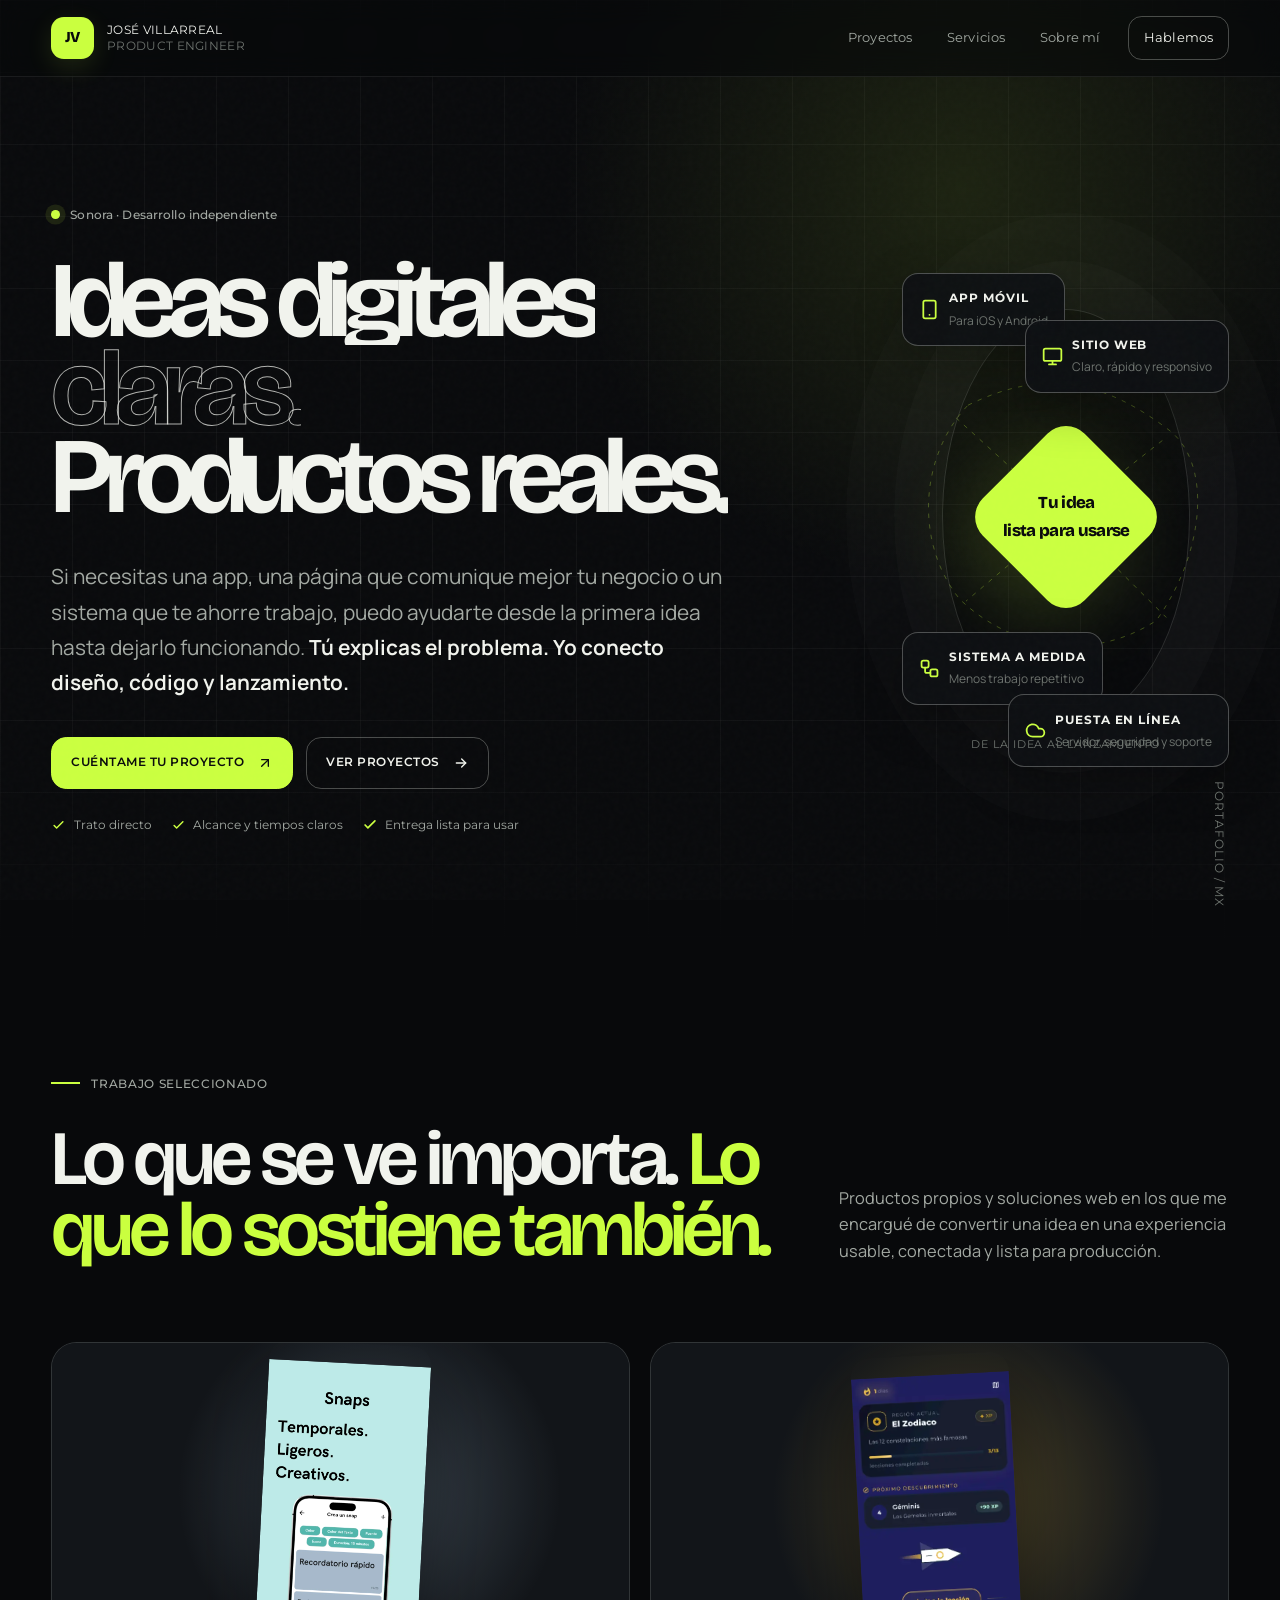
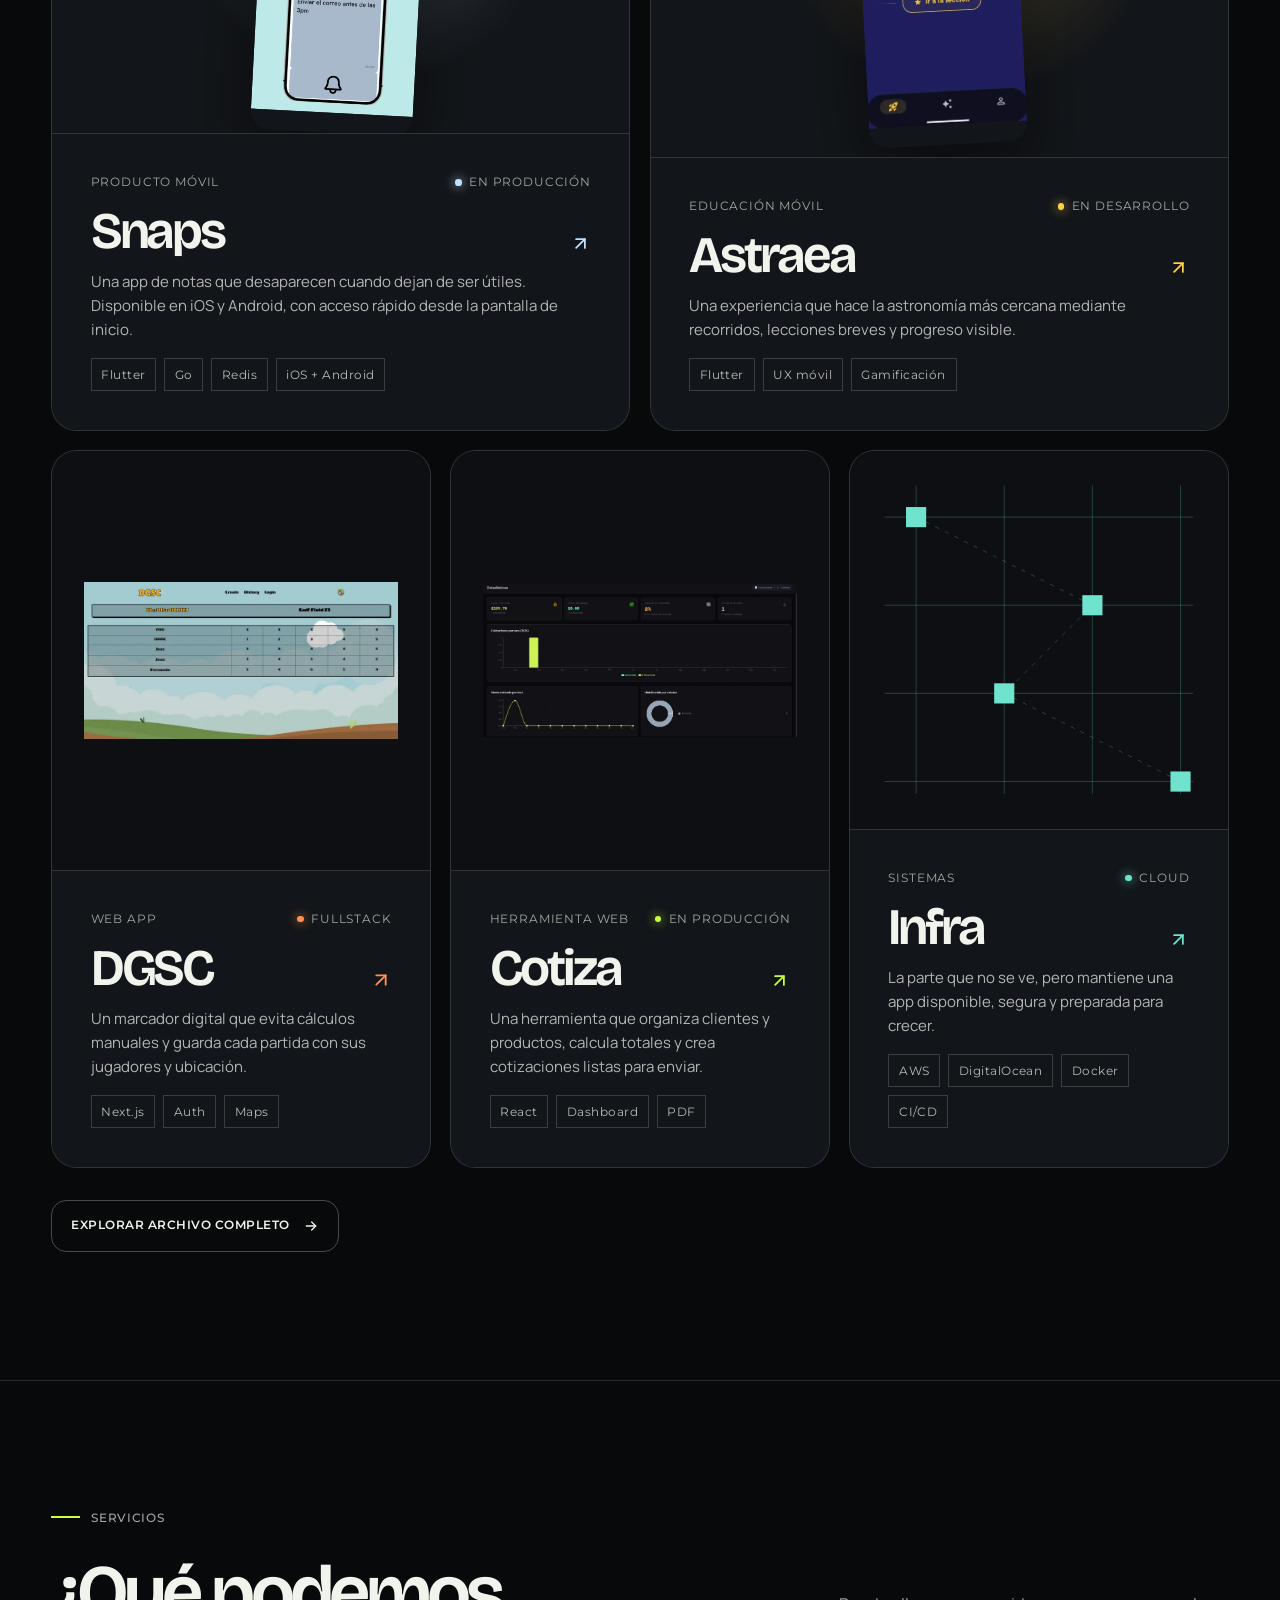
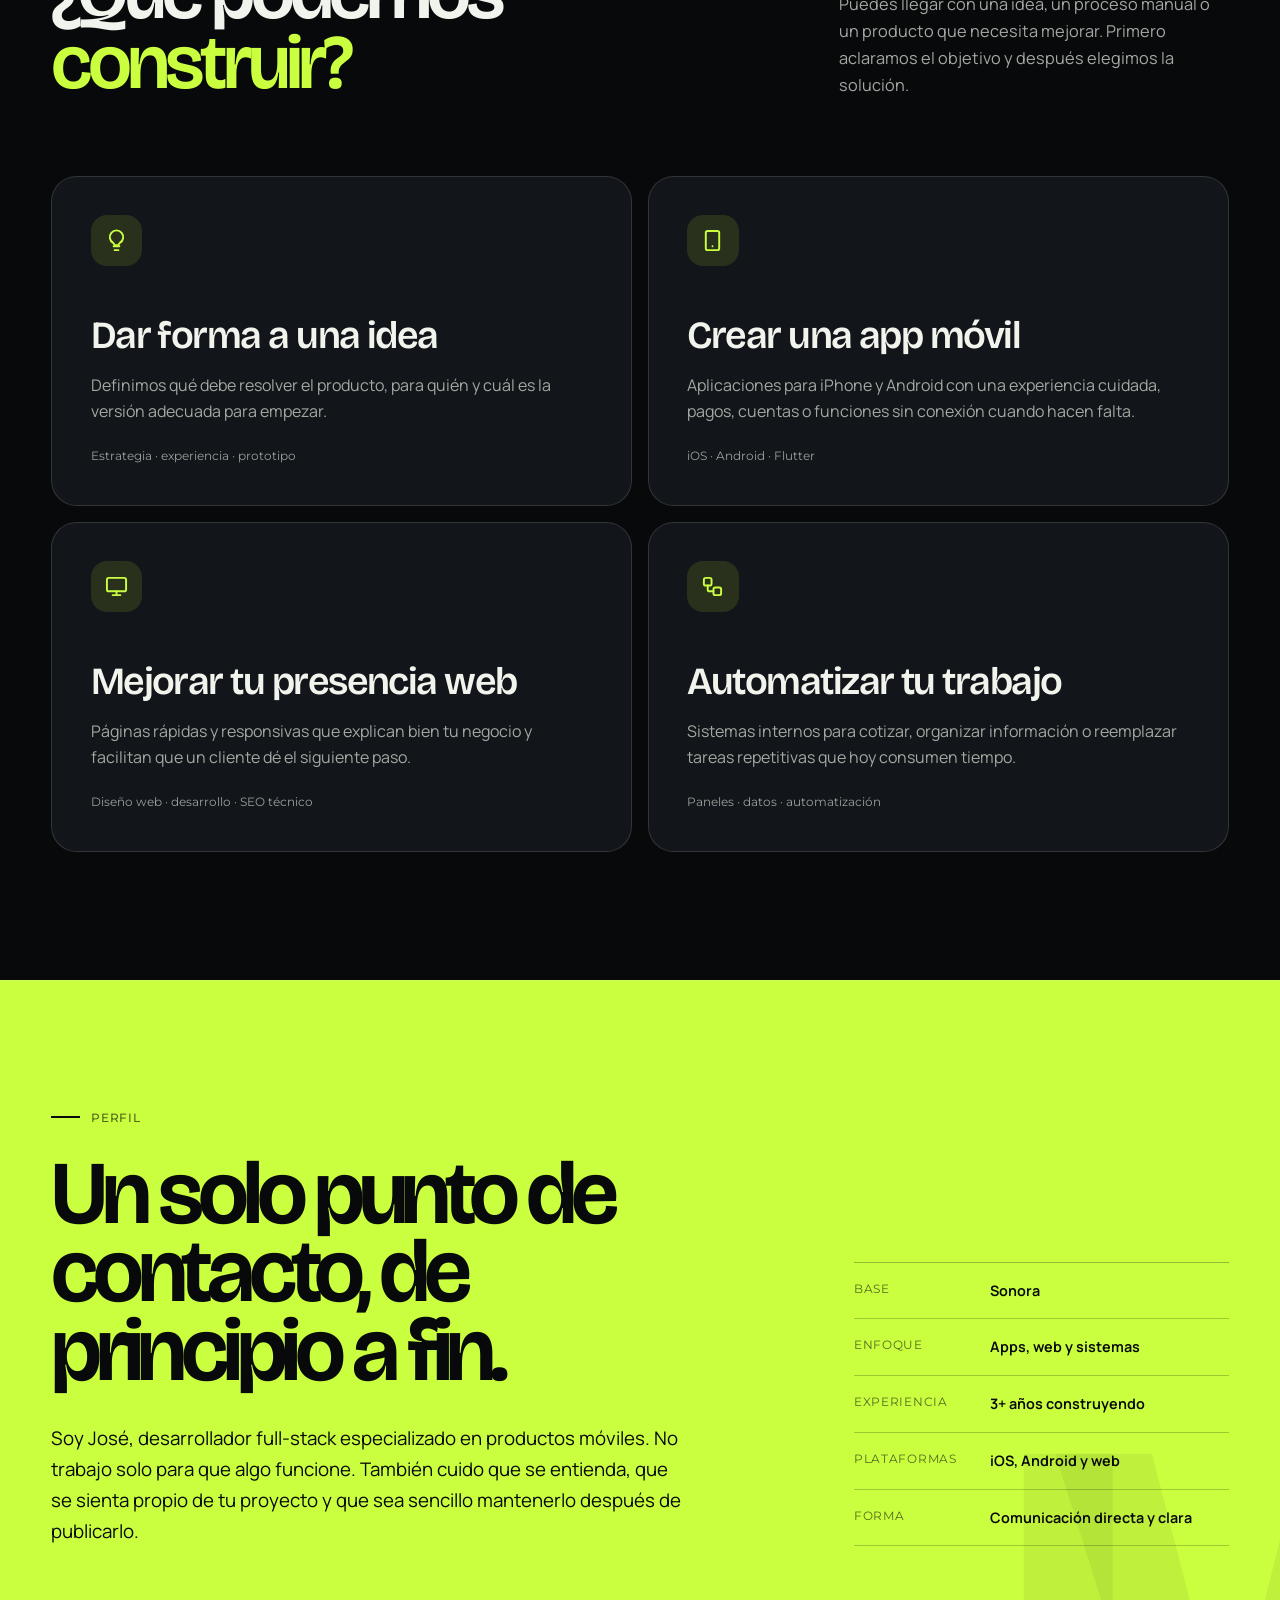
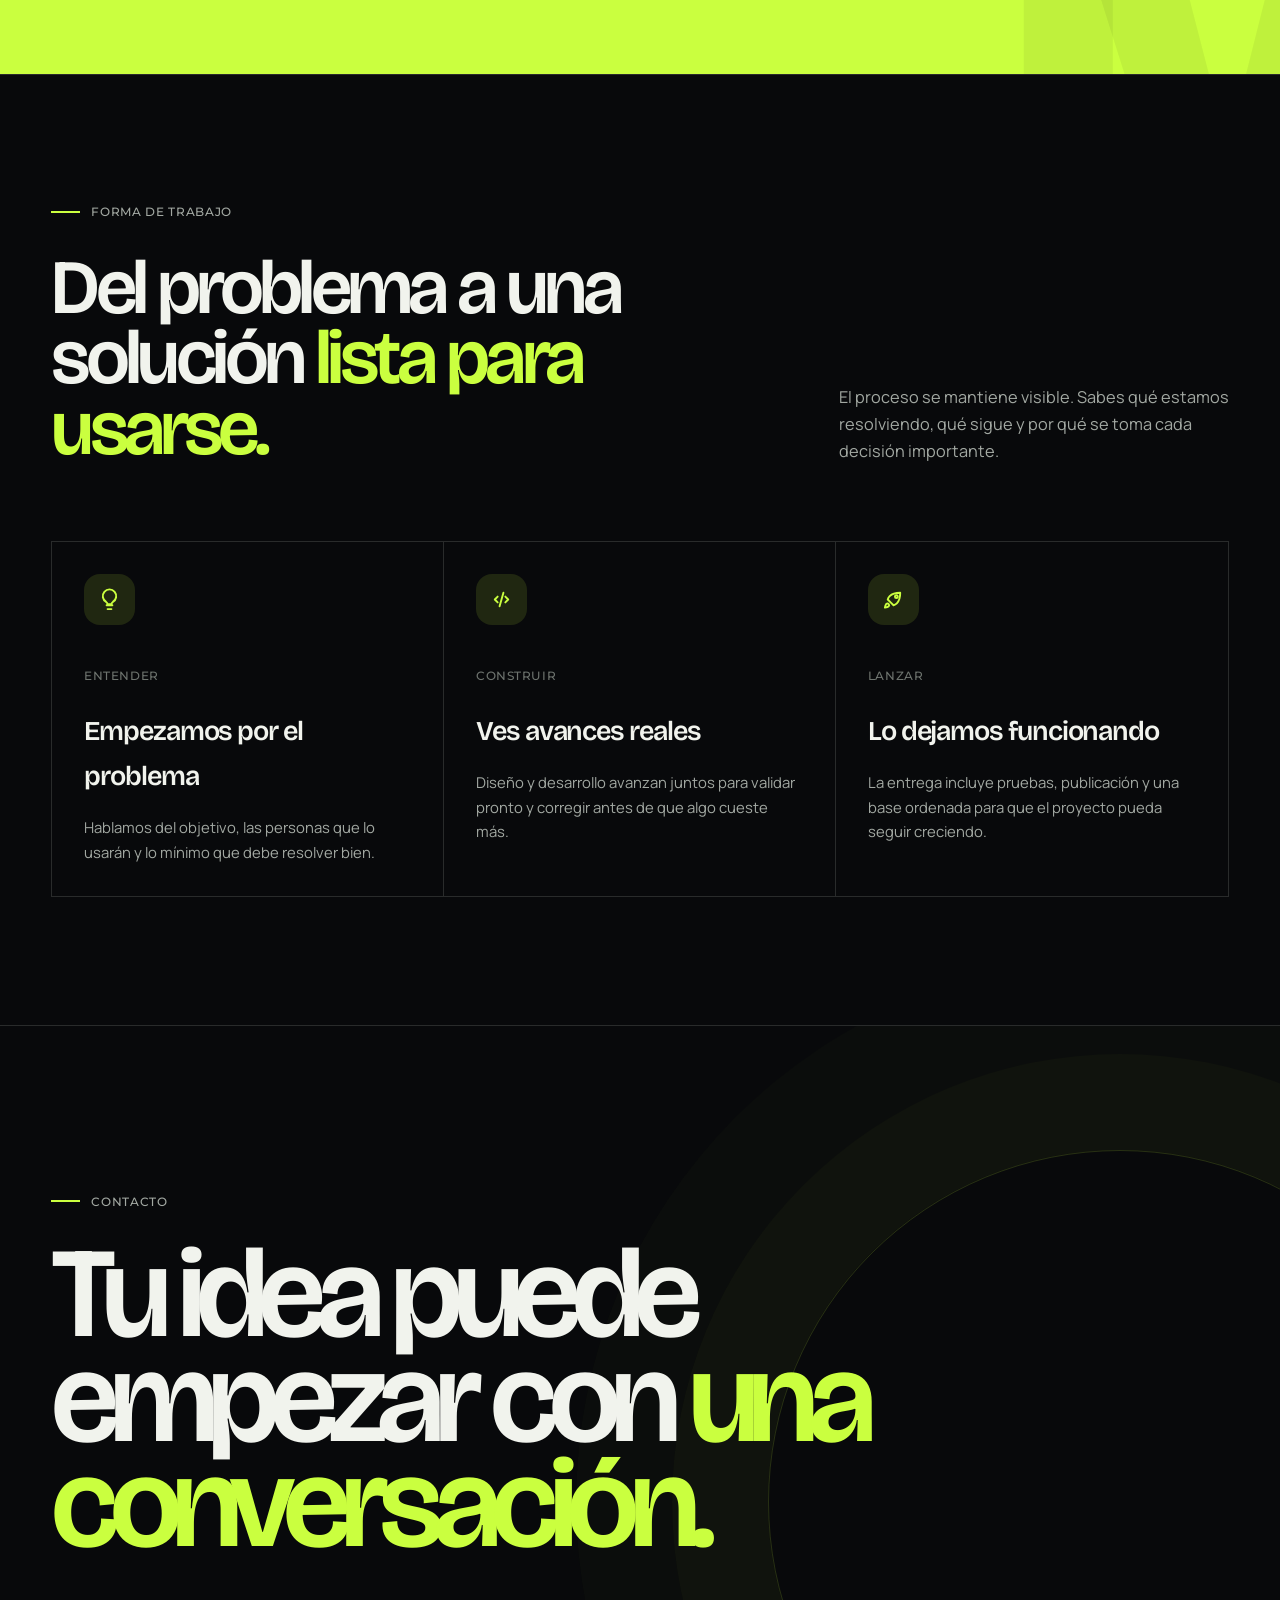
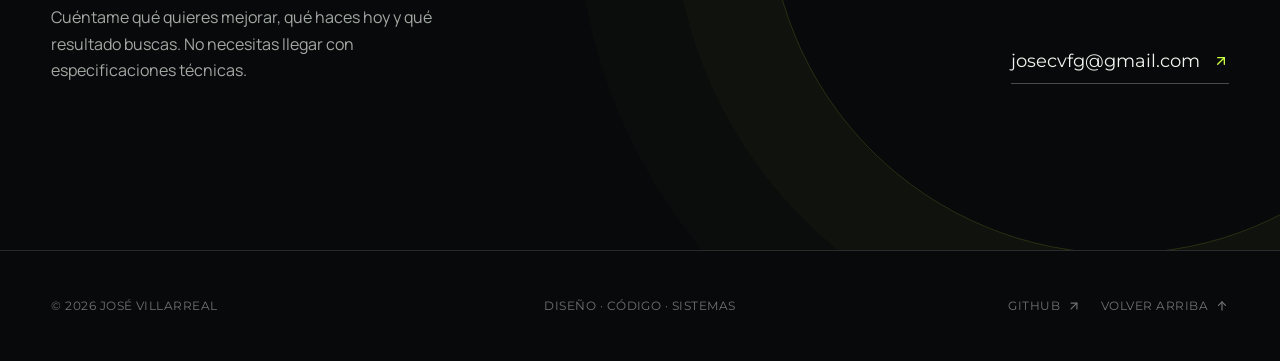
==== commit b4e6c208: "add" ====
--- a/index.html
+++ b/index.html
@@ -24,9 +24,9 @@
       </a>
       <button class="menu-toggle" type="button" aria-expanded="false" aria-controls="main-nav" aria-label="Abrir menú"><span></span></button>
       <nav class="main-nav" id="main-nav" aria-label="Navegación principal">
-        <a href="#trabajo">Trabajo</a>
-        <a href="#perfil">Perfil</a>
-        <a href="infra.html" data-transition>Infraestructura</a>
+        <a href="#trabajo">Proyectos</a>
+        <a href="#servicios">Servicios</a>
+        <a href="#perfil">Sobre mí</a>
         <a class="nav-cta" href="#contacto">Hablemos</a>
       </nav>
     </div>
@@ -37,29 +37,34 @@
     <section class="home-hero">
       <div class="hero-grid shell">
         <div>
-          <div class="availability">Desarrollo independiente</div>
+          <div class="availability">Sonora · Desarrollo independiente</div>
           <h1 class="hero-title">
-            <span class="word-mask"><span class="hero-word">Diseño el</span></span><br>
-            <span class="word-mask"><span class="hero-word outline">producto.</span></span><br>
-            <span class="word-mask"><span class="hero-word">Construyo el sistema.</span></span>
+            <span class="word-mask"><span class="hero-word">Ideas digitales</span></span><br>
+            <span class="word-mask"><span class="hero-word outline">claras.</span></span><br>
+            <span class="word-mask"><span class="hero-word">Productos reales.</span></span>
           </h1>
-          <p class="hero-lead">Desarrollo experiencias móviles y web con la arquitectura que necesitan para llegar a producción. <strong>Una sola visión desde la interfaz hasta el servidor.</strong></p>
+          <p class="hero-lead">Si necesitas una app, una página que comunique mejor tu negocio o un sistema que te ahorre trabajo, puedo ayudarte desde la primera idea hasta dejarlo funcionando. <strong>Tú explicas el problema. Yo conecto diseño, código y lanzamiento.</strong></p>
           <div class="button-row hero-actions">
-            <a class="button button-primary button-arrow" href="#trabajo">Ver proyectos</a>
-            <a class="button" href="mailto:josecvfg@gmail.com">Iniciar una conversación</a>
+            <a class="button button-primary" href="#contacto">Cuéntame tu proyecto</a>
+            <a class="button button-arrow" href="#trabajo">Ver proyectos</a>
           </div>
-        </div>
-
-        <div class="system-map" aria-label="Mapa de las áreas de desarrollo que conecta José">
+          <ul class="trust-list" aria-label="Ventajas de trabajar conmigo">
+            <li><span class="ui-icon ui-icon-check" aria-hidden="true"></span>Trato directo</li>
+            <li><span class="ui-icon ui-icon-check" aria-hidden="true"></span>Alcance y tiempos claros</li>
+            <li><span class="ui-icon ui-icon-check" aria-hidden="true"></span>Entrega lista para usar</li>
+          </ul>
+        </div>
+
+        <div class="system-map" aria-label="Servicios digitales que ofrece José">
           <svg class="map-orbit" viewBox="0 0 520 520" aria-hidden="true">
             <path d="M105 82 C230 20 325 45 426 122 C495 176 482 318 405 425 C305 490 180 475 92 391 C18 299 30 160 105 82Z"/>
             <path d="M86 102 L260 260 L420 134 M260 260 L102 394 M260 260 L421 420"/>
           </svg>
-          <div class="system-core"><span>Producto<br>completo</span></div>
-          <div class="map-node node-mobile"><strong>Mobile</strong><small>Flutter · iOS · Android</small></div>
-          <div class="map-node node-web"><strong>Web</strong><small>React · Next.js</small></div>
-          <div class="map-node node-backend"><strong>Backend</strong><small>Go · Node · Redis</small></div>
-          <div class="map-node node-cloud"><strong>Cloud</strong><small>AWS · DO · Docker</small></div>
+          <div class="system-core"><span>Tu idea<br>lista para usarse</span></div>
+          <div class="map-node node-mobile"><span class="ui-icon ui-icon-phone" aria-hidden="true"></span><strong>App móvil</strong><small>Para iOS y Android</small></div>
+          <div class="map-node node-web"><span class="ui-icon ui-icon-monitor" aria-hidden="true"></span><strong>Sitio web</strong><small>Claro, rápido y responsivo</small></div>
+          <div class="map-node node-backend"><span class="ui-icon ui-icon-workflow" aria-hidden="true"></span><strong>Sistema a medida</strong><small>Menos trabajo repetitivo</small></div>
+          <div class="map-node node-cloud"><span class="ui-icon ui-icon-cloud" aria-hidden="true"></span><strong>Puesta en línea</strong><small>Servidor, seguridad y soporte</small></div>
         </div>
       </div>
       <div class="hero-index">Portafolio / MX</div>
@@ -75,41 +80,41 @@
 
         <div class="work-grid">
           <a class="project-card mobile-card reveal" data-project="snaps" href="snaps.html" data-transition>
-            <div class="project-visual"><img src="assets/img/snaps-2.jpg" alt="Pantalla para crear una nota temporal en Snaps" width="1242" height="2688" loading="lazy"></div>
+            <div class="project-visual"><img src="assets/img/snaps-2.webp" alt="Pantalla para crear una nota temporal en Snaps" width="1242" height="2688" loading="lazy" decoding="async"></div>
             <div class="project-content">
               <div class="project-meta"><span>Producto móvil</span><span class="project-status">En producción</span></div>
-              <div class="project-title">Snaps <span>↗</span></div>
-              <p class="project-description">Notas temporales con widgets nativos, sincronización y una arquitectura pensada alrededor del tiempo.</p>
+              <div class="project-title">Snaps <span class="ui-icon ui-icon-up-right" aria-hidden="true"></span></div>
+              <p class="project-description">Una app de notas que desaparecen cuando dejan de ser útiles. Disponible en iOS y Android, con acceso rápido desde la pantalla de inicio.</p>
               <ul class="project-tags"><li>Flutter</li><li>Go</li><li>Redis</li><li>iOS + Android</li></ul>
             </div>
           </a>
 
           <a class="project-card mobile-card reveal" data-project="astraea" href="astra.html" data-transition>
-            <div class="project-visual"><img src="assets/img/astra-1.png" alt="Lección sobre la constelación del Zodiaco en Astraea" width="379" height="838" loading="lazy"></div>
+            <div class="project-visual"><img src="assets/img/astra-1.webp" alt="Lección sobre la constelación del Zodiaco en Astraea" width="379" height="838" loading="lazy" decoding="async"></div>
             <div class="project-content">
               <div class="project-meta"><span>Educación móvil</span><span class="project-status">En desarrollo</span></div>
-              <div class="project-title">Astraea <span>↗</span></div>
-              <p class="project-description">Una experiencia para aprender astronomía a través de constelaciones, lecciones cortas y progreso gamificado.</p>
+              <div class="project-title">Astraea <span class="ui-icon ui-icon-up-right" aria-hidden="true"></span></div>
+              <p class="project-description">Una experiencia que hace la astronomía más cercana mediante recorridos, lecciones breves y progreso visible.</p>
               <ul class="project-tags"><li>Flutter</li><li>UX móvil</li><li>Gamificación</li></ul>
             </div>
           </a>
 
           <a class="project-card compact reveal" data-project="dgsc" href="dgsc.html" data-transition>
-            <div class="project-visual"><img src="assets/img/dgsc-1.webp" alt="Tarjeta de puntuación de disc golf en DGSC" width="750" height="374" loading="lazy"></div>
+            <div class="project-visual"><img src="assets/img/dgsc-1.webp" alt="Tarjeta de puntuación de disc golf en DGSC" width="750" height="374" loading="lazy" decoding="async"></div>
             <div class="project-content">
               <div class="project-meta"><span>Web app</span><span class="project-status">Fullstack</span></div>
-              <div class="project-title">DGSC <span>↗</span></div>
-              <p class="project-description">Puntuación, historial y ubicación para partidas de disc golf.</p>
+              <div class="project-title">DGSC <span class="ui-icon ui-icon-up-right" aria-hidden="true"></span></div>
+              <p class="project-description">Un marcador digital que evita cálculos manuales y guarda cada partida con sus jugadores y ubicación.</p>
               <ul class="project-tags"><li>Next.js</li><li>Auth</li><li>Maps</li></ul>
             </div>
           </a>
 
           <a class="project-card compact reveal" data-project="cotiza" href="cotizaciones.html" data-transition>
-            <div class="project-visual"><img src="assets/img/cotiz-2.jpg" alt="Panel de estadísticas del sistema de cotizaciones" width="1679" height="821" loading="lazy"></div>
+            <div class="project-visual"><img src="assets/img/cotiz-2.webp" alt="Panel de estadísticas del sistema de cotizaciones" width="1679" height="821" loading="lazy" decoding="async"></div>
             <div class="project-content">
               <div class="project-meta"><span>Herramienta web</span><span class="project-status">En producción</span></div>
-              <div class="project-title">Cotiza <span>↗</span></div>
-              <p class="project-description">Clientes, catálogo, cálculos y PDFs en un flujo hecho para trabajar rápido.</p>
+              <div class="project-title">Cotiza <span class="ui-icon ui-icon-up-right" aria-hidden="true"></span></div>
+              <p class="project-description">Una herramienta que organiza clientes y productos, calcula totales y crea cotizaciones listas para enviar.</p>
               <ul class="project-tags"><li>React</li><li>Dashboard</li><li>PDF</li></ul>
             </div>
           </a>
@@ -130,8 +135,8 @@
             </div>
             <div class="project-content">
               <div class="project-meta"><span>Sistemas</span><span class="project-status">Cloud</span></div>
-              <div class="project-title">Infra <span>↗</span></div>
-              <p class="project-description">Despliegues reproducibles, servidores administrados y automatización para mantener los productos vivos.</p>
+              <div class="project-title">Infra <span class="ui-icon ui-icon-up-right" aria-hidden="true"></span></div>
+              <p class="project-description">La parte que no se ve, pero mantiene una app disponible, segura y preparada para crecer.</p>
               <ul class="project-tags"><li>AWS</li><li>DigitalOcean</li><li>Docker</li><li>CI/CD</li></ul>
             </div>
           </a>
@@ -143,33 +148,37 @@
       </div>
     </section>
 
-    <section class="section" aria-labelledby="capacidades-title">
-      <div class="shell">
-        <div class="eyebrow reveal">Capacidades</div>
+    <section class="section" id="servicios" aria-labelledby="capacidades-title">
+      <div class="shell">
+        <div class="eyebrow reveal">Servicios</div>
         <div class="section-heading reveal">
-          <h2 class="section-title" id="capacidades-title">Una visión. <em>Cuatro capas.</em></h2>
-          <p>Puedo entrar en una parte concreta del producto o conectar el recorrido completo. La ventaja está en que ninguna decisión vive aislada.</p>
-        </div>
-        <div class="capability-list">
-          <article class="capability-row reveal">
-            <h3>Producto y experiencia</h3>
-            <p>Convierto una necesidad en un flujo claro antes de convertirla en pantallas.</p>
-            <div class="capability-tools">UX · arquitectura de información · prototipos · sistemas visuales</div>
-          </article>
-          <article class="capability-row reveal">
-            <h3>Aplicaciones móviles</h3>
-            <p>Apps para iOS y Android con interfaces cuidadas, lógica offline y componentes nativos cuando hacen falta.</p>
-            <div class="capability-tools">Flutter · Dart · WidgetKit · Android Widgets · RevenueCat</div>
-          </article>
-          <article class="capability-row reveal">
-            <h3>Web y backend</h3>
-            <p>Experiencias rápidas conectadas a APIs, autenticación y datos diseñados para crecer sin fricción.</p>
-            <div class="capability-tools">React · Next.js · Go · Node.js · PostgreSQL · Redis</div>
-          </article>
-          <article class="capability-row reveal">
-            <h3>Infraestructura</h3>
-            <p>El producto no termina al compilar. Configuro su despliegue, seguridad y continuidad en producción.</p>
-            <div class="capability-tools">AWS · DigitalOcean · Docker · Nginx · GitHub Actions</div>
+          <h2 class="section-title" id="capacidades-title">¿Qué podemos <em>construir?</em></h2>
+          <p>Puedes llegar con una idea, un proceso manual o un producto que necesita mejorar. Primero aclaramos el objetivo y después elegimos la solución.</p>
+        </div>
+        <div class="capability-list services-bento">
+          <article class="capability-row reveal">
+            <span class="service-icon"><span class="ui-icon ui-icon-lightbulb" aria-hidden="true"></span></span>
+            <h3>Dar forma a una idea</h3>
+            <p>Definimos qué debe resolver el producto, para quién y cuál es la versión adecuada para empezar.</p>
+            <div class="capability-tools">Estrategia · experiencia · prototipo</div>
+          </article>
+          <article class="capability-row reveal">
+            <span class="service-icon"><span class="ui-icon ui-icon-phone" aria-hidden="true"></span></span>
+            <h3>Crear una app móvil</h3>
+            <p>Aplicaciones para iPhone y Android con una experiencia cuidada, pagos, cuentas o funciones sin conexión cuando hacen falta.</p>
+            <div class="capability-tools">iOS · Android · Flutter</div>
+          </article>
+          <article class="capability-row reveal">
+            <span class="service-icon"><span class="ui-icon ui-icon-monitor" aria-hidden="true"></span></span>
+            <h3>Mejorar tu presencia web</h3>
+            <p>Páginas rápidas y responsivas que explican bien tu negocio y facilitan que un cliente dé el siguiente paso.</p>
+            <div class="capability-tools">Diseño web · desarrollo · SEO técnico</div>
+          </article>
+          <article class="capability-row reveal">
+            <span class="service-icon"><span class="ui-icon ui-icon-workflow" aria-hidden="true"></span></span>
+            <h3>Automatizar tu trabajo</h3>
+            <p>Sistemas internos para cotizar, organizar información o reemplazar tareas repetitivas que hoy consumen tiempo.</p>
+            <div class="capability-tools">Paneles · datos · automatización</div>
           </article>
         </div>
       </div>
@@ -179,15 +188,15 @@
       <div class="shell profile-grid">
         <div class="profile-copy reveal">
           <div class="eyebrow eyebrow-light">Perfil</div>
-          <h2>Código con criterio de producto.</h2>
-          <p>Soy José, desarrollador full-stack con especialidad en productos móviles. Me gusta entender por qué existe una función, cómo se sentirá al usarla y qué necesita detrás para seguir funcionando cuando deje de ser un prototipo.</p>
+          <h2>Un solo punto de contacto, de principio a fin.</h2>
+          <p>Soy José, desarrollador full-stack especializado en productos móviles. No trabajo solo para que algo funcione. También cuido que se entienda, que se sienta propio de tu proyecto y que sea sencillo mantenerlo después de publicarlo.</p>
         </div>
         <dl class="profile-facts reveal">
-          <div class="fact-row"><dt>Base</dt><dd>México</dd></div>
-          <div class="fact-row"><dt>Enfoque</dt><dd>Mobile + full-stack</dd></div>
+          <div class="fact-row"><dt>Base</dt><dd>Sonora</dd></div>
+          <div class="fact-row"><dt>Enfoque</dt><dd>Apps, web y sistemas</dd></div>
           <div class="fact-row"><dt>Experiencia</dt><dd>3+ años construyendo</dd></div>
           <div class="fact-row"><dt>Plataformas</dt><dd>iOS, Android y web</dd></div>
-          <div class="fact-row"><dt>Interés</dt><dd>Productos útiles y con identidad</dd></div>
+          <div class="fact-row"><dt>Forma</dt><dd>Comunicación directa y clara</dd></div>
         </dl>
       </div>
     </section>
@@ -196,13 +205,13 @@
       <div class="shell">
         <div class="eyebrow reveal">Forma de trabajo</div>
         <div class="section-heading reveal">
-          <h2 class="section-title" id="proceso-title">Pensar, construir, <em>poner a prueba.</em></h2>
-          <p>Un proceso corto y visible. Las decisiones importantes se toman con contexto, no se esconden detrás de entregas gigantes.</p>
+          <h2 class="section-title" id="proceso-title">Del problema a una solución <em>lista para usarse.</em></h2>
+          <p>El proceso se mantiene visible. Sabes qué estamos resolviendo, qué sigue y por qué se toma cada decisión importante.</p>
         </div>
         <div class="process-grid reveal">
-          <article class="process-step"><span class="process-label">Entender</span><h3>Primero el problema</h3><p>Objetivo, usuarios, restricciones y el recorrido mínimo que debe sentirse completo.</p></article>
-          <article class="process-step"><span class="process-label">Construir</span><h3>Una base que aguante</h3><p>Interfaz y arquitectura avanzan juntas para evitar sorpresas cuando el producto crece.</p></article>
-          <article class="process-step"><span class="process-label">Entregar</span><h3>Producción es parte del trabajo</h3><p>Pruebas, despliegue y una entrega clara para que el producto pueda seguir evolucionando.</p></article>
+          <article class="process-step"><span class="process-icon"><span class="ui-icon ui-icon-lightbulb" aria-hidden="true"></span></span><span class="process-label">Entender</span><h3>Empezamos por el problema</h3><p>Hablamos del objetivo, las personas que lo usarán y lo mínimo que debe resolver bien.</p></article>
+          <article class="process-step"><span class="process-icon"><span class="ui-icon ui-icon-code" aria-hidden="true"></span></span><span class="process-label">Construir</span><h3>Ves avances reales</h3><p>Diseño y desarrollo avanzan juntos para validar pronto y corregir antes de que algo cueste más.</p></article>
+          <article class="process-step"><span class="process-icon"><span class="ui-icon ui-icon-rocket" aria-hidden="true"></span></span><span class="process-label">Lanzar</span><h3>Lo dejamos funcionando</h3><p>La entrega incluye pruebas, publicación y una base ordenada para que el proyecto pueda seguir creciendo.</p></article>
         </div>
       </div>
     </section>
@@ -211,10 +220,10 @@
       <div class="shell">
         <div class="contact-copy reveal">
           <div class="eyebrow">Contacto</div>
-          <h2>Hagamos algo <span>difícil de ignorar.</span></h2>
+          <h2>Tu idea puede empezar con <span>una conversación.</span></h2>
         </div>
         <div class="contact-bottom reveal">
-          <p class="contact-note">¿Tienes una idea, una app que necesita crecer o un sistema que todavía vive en una hoja de cálculo? Cuéntame el contexto.</p>
+          <p class="contact-note">Cuéntame qué quieres mejorar, qué haces hoy y qué resultado buscas. No necesitas llegar con especificaciones técnicas.</p>
           <a class="contact-email" href="mailto:josecvfg@gmail.com">josecvfg@gmail.com</a>
         </div>
       </div>
@@ -225,7 +234,7 @@
     <div class="footer-inner shell">
       <span>© <span data-year>2026</span> José Villarreal</span>
       <span>Diseño · Código · Sistemas</span>
-      <div class="footer-links"><a href="https://github.com/jose-xd" target="_blank" rel="noreferrer">GitHub ↗</a><a href="#contenido">Volver arriba ↑</a></div>
+      <div class="footer-links"><a class="icon-link" href="https://github.com/jose-xd" target="_blank" rel="noreferrer">GitHub <span class="ui-icon ui-icon-up-right" aria-hidden="true"></span></a><a class="icon-link" href="#contenido">Volver arriba <span class="ui-icon ui-icon-arrow-up" aria-hidden="true"></span></a></div>
     </div>
   </footer>
 
--- a/assets/css/style.css
+++ b/assets/css/style.css
@@ -1,6 +1,6 @@
 /*
   JOSÉ VILLARREAL — PORTFOLIO 2026
-  Direction: an editorial product dossier crossed with a systems map.
+  Direction: a clear product studio with an editorial edge.
 */
 
 *, *::before, *::after {
@@ -31,7 +31,7 @@
   --mono: "Montserrat", Arial, sans-serif;
   --max: 1440px;
   --gutter: clamp(1.1rem, 4vw, 4.5rem);
-  --radius: 1.25rem;
+  --radius: 1.6rem;
   --ease: cubic-bezier(.16, 1, .3, 1);
   --mx: 75%;
   --my: 20%;
@@ -39,6 +39,7 @@
 
 html {
   scroll-behavior: smooth;
+  scroll-padding-top: 6rem;
   scrollbar-color: var(--signal) var(--ink);
 }
 
@@ -69,6 +70,10 @@
   overflow: hidden;
 }
 
+.menu-backdrop {
+  display: none;
+}
+
 a {
   color: inherit;
   text-decoration: none;
@@ -89,6 +94,30 @@
   display: block;
   max-width: 100%;
 }
+
+.ui-icon {
+  display: inline-block;
+  width: 1.15rem;
+  height: 1.15rem;
+  flex: 0 0 auto;
+  background: currentColor;
+  -webkit-mask: center / contain no-repeat;
+  mask: center / contain no-repeat;
+}
+
+.ui-icon-up-right { -webkit-mask-image: url("../icons/arrow-up-right.svg"); mask-image: url("../icons/arrow-up-right.svg"); }
+.ui-icon-arrow-right { -webkit-mask-image: url("../icons/arrow-right.svg"); mask-image: url("../icons/arrow-right.svg"); }
+.ui-icon-arrow-left { -webkit-mask-image: url("../icons/arrow-left.svg"); mask-image: url("../icons/arrow-left.svg"); }
+.ui-icon-arrow-down { -webkit-mask-image: url("../icons/arrow-down.svg"); mask-image: url("../icons/arrow-down.svg"); }
+.ui-icon-arrow-up { -webkit-mask-image: url("../icons/arrow-up.svg"); mask-image: url("../icons/arrow-up.svg"); }
+.ui-icon-phone { -webkit-mask-image: url("../icons/smartphone.svg"); mask-image: url("../icons/smartphone.svg"); }
+.ui-icon-monitor { -webkit-mask-image: url("../icons/monitor.svg"); mask-image: url("../icons/monitor.svg"); }
+.ui-icon-workflow { -webkit-mask-image: url("../icons/workflow.svg"); mask-image: url("../icons/workflow.svg"); }
+.ui-icon-cloud { -webkit-mask-image: url("../icons/cloud.svg"); mask-image: url("../icons/cloud.svg"); }
+.ui-icon-lightbulb { -webkit-mask-image: url("../icons/lightbulb.svg"); mask-image: url("../icons/lightbulb.svg"); }
+.ui-icon-code { -webkit-mask-image: url("../icons/code.svg"); mask-image: url("../icons/code.svg"); }
+.ui-icon-rocket { -webkit-mask-image: url("../icons/rocket.svg"); mask-image: url("../icons/rocket.svg"); }
+.ui-icon-check { -webkit-mask-image: url("../icons/check.svg"); mask-image: url("../icons/check.svg"); }
 
 ul {
   margin: 0;
@@ -217,14 +246,23 @@
   position: fixed;
   inset: 0 0 auto;
   z-index: 100;
-  border-bottom: 1px solid transparent;
+  border-bottom: 1px solid rgba(241, 243, 237, .08);
+  background: rgba(8, 9, 11, .62);
+  -webkit-backdrop-filter: blur(14px) saturate(1.15);
+  backdrop-filter: blur(14px) saturate(1.15);
   transition: background .3s, border-color .3s, transform .4s var(--ease);
 }
 
 .site-header.scrolled {
   border-color: var(--line);
   background: rgba(8, 9, 11, .78);
+  -webkit-backdrop-filter: blur(18px) saturate(1.2);
   backdrop-filter: blur(18px) saturate(1.2);
+}
+
+body.menu-open .site-header {
+  border-color: var(--line);
+  background: rgba(8, 9, 11, .96);
 }
 
 .header-inner {
@@ -253,7 +291,8 @@
   font-size: .95rem;
   font-weight: 800;
   letter-spacing: -.05em;
-  clip-path: polygon(0 0, 100% 0, 100% 72%, 72% 100%, 0 100%);
+  border-radius: .8rem;
+  box-shadow: 0 .5rem 1.6rem rgba(202, 255, 63, .12);
 }
 
 .brand-copy {
@@ -282,7 +321,7 @@
   padding-inline: .9rem;
   color: var(--muted);
   font-family: var(--mono);
-  font-size: .75rem;
+  font-size: .8rem;
   letter-spacing: .015em;
   transition: color .2s;
 }
@@ -296,6 +335,7 @@
   margin-left: .5rem;
   border: 1px solid var(--line-strong);
   color: var(--paper);
+  border-radius: .85rem;
 }
 
 .main-nav .nav-cta:hover {
@@ -371,6 +411,7 @@
   overflow: hidden;
   border: 1px solid var(--line-strong);
   padding: .85rem 1.2rem;
+  border-radius: .95rem;
   font-family: var(--mono);
   font-size: .78rem;
   font-weight: 600;
@@ -380,8 +421,13 @@
 }
 
 .button::after {
-  content: "↗";
-  font-size: 1rem;
+  content: "";
+  width: 1rem;
+  height: 1rem;
+  flex: 0 0 auto;
+  background: currentColor;
+  -webkit-mask: url("../icons/arrow-up-right.svg") center / contain no-repeat;
+  mask: url("../icons/arrow-up-right.svg") center / contain no-repeat;
   transition: transform .25s var(--ease);
 }
 
@@ -408,7 +454,8 @@
 }
 
 .button-arrow::after {
-  content: "→";
+  -webkit-mask-image: url("../icons/arrow-right.svg");
+  mask-image: url("../icons/arrow-right.svg");
 }
 
 .button-arrow:hover::after {
@@ -419,6 +466,7 @@
 
 .home-hero {
   position: relative;
+  min-height: 100vh;
   min-height: 100svh;
   display: grid;
   align-items: center;
@@ -480,7 +528,7 @@
 .hero-title {
   max-width: 1060px;
   font-family: var(--display);
-  font-size: clamp(4rem, 9.2vw, 9.5rem);
+  font-size: clamp(4rem, 8.4vw, 8.8rem);
   font-weight: 620;
   letter-spacing: -.075em;
   line-height: .82;
@@ -508,10 +556,46 @@
   margin-top: 2.25rem;
 }
 
+.trust-list {
+  display: flex;
+  flex-wrap: wrap;
+  gap: .75rem 1.2rem;
+  margin-top: 1.65rem;
+  color: var(--muted);
+  font-family: var(--mono);
+  font-size: .75rem;
+}
+
+.trust-list li {
+  display: inline-flex;
+  align-items: center;
+  gap: .45rem;
+}
+
+.trust-list .ui-icon {
+  width: .95rem;
+  height: .95rem;
+  color: var(--signal);
+}
+
 .system-map {
   position: relative;
   min-height: 520px;
   isolation: isolate;
+}
+
+.system-map::after {
+  content: "De la idea al lanzamiento";
+  position: absolute;
+  left: 50%;
+  bottom: 1.5rem;
+  transform: translateX(-50%);
+  color: var(--quiet);
+  font-family: var(--mono);
+  font-size: .7rem;
+  letter-spacing: .08em;
+  text-transform: uppercase;
+  white-space: nowrap;
 }
 
 .system-map::before {
@@ -534,12 +618,14 @@
   transform: translate(-50%, -50%) rotate(45deg);
   background: var(--signal);
   color: var(--ink);
+  border-radius: 1.65rem;
+  box-shadow: 0 1.8rem 5rem rgba(202, 255, 63, .16);
 }
 
 .system-core span {
   transform: rotate(-45deg);
   font-family: var(--display);
-  font-size: 1.3rem;
+  font-size: 1.05rem;
   font-weight: 800;
   letter-spacing: -.04em;
   text-align: center;
@@ -549,12 +635,22 @@
   position: absolute;
   display: grid;
   min-width: 9.5rem;
-  gap: .25rem;
+  grid-template-columns: auto 1fr;
+  gap: .15rem .55rem;
   border: 1px solid var(--line-strong);
   padding: .9rem 1rem;
   background: rgba(13, 15, 18, .9);
   backdrop-filter: blur(10px);
   box-shadow: 0 1rem 3rem rgba(0,0,0,.28);
+  border-radius: 1rem;
+}
+
+.map-node .ui-icon {
+  grid-row: 1 / span 2;
+  align-self: center;
+  width: 1.3rem;
+  height: 1.3rem;
+  color: var(--signal);
 }
 
 .map-node strong {
@@ -565,6 +661,7 @@
 }
 
 .map-node small {
+  grid-column: 2;
   color: var(--quiet);
   font-size: .75rem;
 }
@@ -619,6 +716,7 @@
   min-height: 660px;
   overflow: hidden;
   border: 1px solid var(--line);
+  border-radius: var(--radius);
   background: var(--panel);
   transform: translateZ(0);
 }
@@ -644,6 +742,7 @@
   position: absolute;
   inset: 0;
   border: 0 solid var(--card-accent);
+  border-radius: inherit;
   pointer-events: none;
   transition: border-width .35s var(--ease);
 }
@@ -765,7 +864,8 @@
 .project-title span {
   color: var(--card-accent);
   font-family: var(--mono);
-  font-size: 1.1rem;
+  width: 1.35rem;
+  height: 1.35rem;
   font-weight: 400;
   transition: transform .3s var(--ease);
 }
@@ -801,6 +901,63 @@
 
 .capability-list {
   border-top: 1px solid var(--line);
+}
+
+.services-bento {
+  display: grid;
+  grid-template-columns: repeat(2, minmax(0, 1fr));
+  gap: 1rem;
+  border: 0;
+}
+
+.services-bento .capability-row {
+  display: flex;
+  min-height: 330px;
+  flex-direction: column;
+  gap: 1rem;
+  padding: clamp(1.5rem, 3vw, 2.4rem);
+  border: 1px solid var(--line);
+  border-radius: var(--radius);
+  background: var(--panel);
+}
+
+.services-bento .capability-row:hover {
+  padding-inline: clamp(1.5rem, 3vw, 2.4rem);
+  border-color: var(--line-strong);
+  background: var(--panel-raised);
+  transform: translateY(-4px);
+}
+
+.service-icon,
+.process-icon {
+  display: grid;
+  width: 3.2rem;
+  height: 3.2rem;
+  place-items: center;
+  border-radius: 1rem;
+  background: rgba(202, 255, 63, .12);
+  color: var(--signal);
+}
+
+.service-icon .ui-icon,
+.process-icon .ui-icon {
+  width: 1.45rem;
+  height: 1.45rem;
+}
+
+.services-bento .capability-row h3 {
+  margin-top: auto;
+  font-size: clamp(1.8rem, 3vw, 3rem);
+}
+
+.services-bento .capability-row p {
+  max-width: 34rem;
+  font-size: 1rem;
+}
+
+.services-bento .capability-tools {
+  margin-top: .25rem;
+  color: rgba(241, 243, 237, .62);
 }
 
 .capability-row {
@@ -919,7 +1076,7 @@
 
 .process-step {
   position: relative;
-  min-height: 300px;
+  min-height: 340px;
   padding: 2rem;
   overflow: hidden;
   border-right: 1px solid var(--line);
@@ -930,11 +1087,15 @@
 }
 
 .process-step h3 {
-  margin-top: 3.2rem;
+  margin-top: 1.4rem;
   font-family: var(--display);
   font-size: 1.7rem;
   font-weight: 600;
   letter-spacing: -.04em;
+}
+
+.process-icon {
+  margin-bottom: 2.2rem;
 }
 
 .process-label,
@@ -1018,8 +1179,24 @@
 }
 
 .contact-email::after {
-  content: "↗";
+  content: "";
+  width: 1rem;
+  height: 1rem;
+  background: var(--signal);
+  -webkit-mask: url("../icons/arrow-up-right.svg") center / contain no-repeat;
+  mask: url("../icons/arrow-up-right.svg") center / contain no-repeat;
   color: var(--signal);
+}
+
+.icon-link {
+  display: inline-flex;
+  align-items: center;
+  gap: .4rem;
+}
+
+.icon-link .ui-icon {
+  width: .9rem;
+  height: .9rem;
 }
 
 /* Footer */
@@ -1054,6 +1231,7 @@
 /* Archive page */
 
 .page-hero {
+  min-height: 72vh;
   min-height: 72svh;
   display: flex;
   align-items: end;
@@ -1125,7 +1303,8 @@
 
 .archive-arrow {
   color: var(--item-accent);
-  font-size: 1.3rem;
+  width: 1.3rem;
+  height: 1.3rem;
   transition: transform .3s var(--ease);
 }
 
@@ -1157,6 +1336,7 @@
 
 .case-hero {
   position: relative;
+  min-height: 94vh;
   min-height: 94svh;
   overflow: hidden;
   padding-block: 11rem 5rem;
@@ -1180,7 +1360,12 @@
 }
 
 .case-back::before {
-  content: "←";
+  content: "";
+  width: 1rem;
+  height: 1rem;
+  background: var(--case-accent);
+  -webkit-mask: url("../icons/arrow-left.svg") center / contain no-repeat;
+  mask: url("../icons/arrow-left.svg") center / contain no-repeat;
   color: var(--case-accent);
   transition: transform .2s;
 }
@@ -1409,7 +1594,7 @@
 }
 
 .architecture-node::after {
-  content: "→";
+  content: "";
   position: absolute;
   top: 50%;
   right: -.8rem;
@@ -1422,6 +1607,8 @@
   background: var(--case-accent);
   color: var(--ink);
   font-size: .8rem;
+  -webkit-mask: url("../icons/arrow-right.svg") center / 55% no-repeat;
+  mask: url("../icons/arrow-right.svg") center / 55% no-repeat;
 }
 
 .architecture-node:last-child::after {
@@ -1492,6 +1679,11 @@
   transition: transform .3s var(--ease);
 }
 
+.next-project strong .ui-icon {
+  width: .62em;
+  height: .62em;
+}
+
 .next-project:hover strong span {
   transform: translate(10px, -10px);
 }
@@ -1598,12 +1790,16 @@
 }
 
 .mini-node::after {
-  content: "→";
+  content: "";
   position: absolute;
   top: 1rem;
   right: -.55rem;
   z-index: 2;
-  color: var(--signal);
+  width: 1rem;
+  height: 1rem;
+  background: var(--signal);
+  -webkit-mask: url("../icons/arrow-right.svg") center / contain no-repeat;
+  mask: url("../icons/arrow-right.svg") center / contain no-repeat;
 }
 
 .mini-node:last-child::after {
@@ -1721,7 +1917,7 @@
   }
 }
 
-@media (max-width: 760px) {
+@media (max-width: 900px) {
   :root {
     --radius: .9rem;
   }
@@ -1736,32 +1932,55 @@
   }
 
   .header-inner {
-    min-height: 68px;
-  }
-
-  .brand-copy {
-    display: none;
+    position: relative;
+    z-index: 104;
+    min-height: 72px;
   }
 
   .menu-toggle {
     display: grid;
+    border: 1px solid var(--line);
+    border-radius: .9rem;
+    background: var(--panel);
   }
 
   .main-nav {
     position: fixed;
-    inset: 0;
-    z-index: 101;
+    inset: 5.25rem var(--gutter) auto;
+    z-index: 103;
     display: flex;
     flex-direction: column;
     align-items: stretch;
-    justify-content: center;
+    justify-content: flex-start;
     gap: 0;
-    padding: 6rem var(--gutter) 3rem;
-    background: var(--ink);
+    max-height: calc(100vh - 6.5rem);
+    max-height: calc(100dvh - 6.5rem);
+    overflow-y: auto;
+    padding: .75rem 1rem 1rem;
+    border: 1px solid var(--line-strong);
+    border-radius: 1.25rem;
+    background: rgba(13, 15, 18, .98);
+    box-shadow: 0 2rem 6rem rgba(0, 0, 0, .55);
     opacity: 0;
     visibility: hidden;
-    transform: translateY(-1rem);
+    transform: translateY(-.75rem) scale(.985);
+    transform-origin: top;
     transition: opacity .25s, visibility .25s, transform .35s var(--ease);
+  }
+
+  .menu-backdrop {
+    display: block;
+    position: fixed;
+    inset: 0;
+    z-index: 90;
+    width: 100%;
+    height: 100%;
+    border: 0;
+    background: rgba(0, 0, 0, .56);
+    opacity: 0;
+    visibility: hidden;
+    cursor: default;
+    transition: opacity .25s, visibility .25s;
   }
 
   .menu-open .main-nav {
@@ -1770,18 +1989,23 @@
     transform: none;
   }
 
+  .menu-open .menu-backdrop {
+    opacity: 1;
+    visibility: visible;
+  }
+
   .main-nav a {
-    min-height: 65px;
+    min-height: 58px;
     border-bottom: 1px solid var(--line);
     padding-inline: 0;
     color: var(--paper);
     font-family: var(--display);
-    font-size: 1.5rem;
+    font-size: 1.35rem;
     letter-spacing: -.03em;
   }
 
   .main-nav .nav-cta {
-    margin: 1.5rem 0 0;
+    margin: 1rem 0 0;
     justify-content: center;
     border: 1px solid var(--signal);
     font-family: var(--mono);
@@ -1809,8 +2033,8 @@
   }
 
   .system-map {
-    min-height: 390px;
-    margin-top: 2rem;
+    min-height: 420px;
+    margin-top: 1rem;
   }
 
   .system-core {
@@ -2024,7 +2248,10 @@
     right: 1rem;
     bottom: -.8rem;
     display: grid;
-    content: "↓";
+    content: "";
+    background: var(--case-accent);
+    -webkit-mask: url("../icons/arrow-down.svg") center / 55% no-repeat;
+    mask: url("../icons/arrow-down.svg") center / 55% no-repeat;
   }
 
   .architecture-node:last-child::after,
@@ -2034,6 +2261,106 @@
 
   .next-project strong {
     align-items: end;
+    overflow-wrap: anywhere;
+    font-size: clamp(2.35rem, 12vw, 5rem);
+  }
+}
+
+@media (max-width: 760px) {
+  :root {
+    --gutter: clamp(1rem, 5vw, 1.5rem);
+  }
+
+  .brand-copy {
+    display: grid;
+  }
+
+  .brand-copy span:first-child {
+    font-size: .7rem;
+  }
+
+  .brand-copy span:last-child {
+    display: none;
+  }
+
+  .hero-grid {
+    padding-block: 4rem 4.5rem;
+  }
+
+  .hero-title {
+    font-size: clamp(2.3rem, 11.7vw, 4.8rem);
+  }
+
+  .hero-lead {
+    font-size: 1rem;
+    line-height: 1.65;
+  }
+
+  .trust-list {
+    display: grid;
+    gap: .65rem;
+  }
+
+  .system-map {
+    display: grid;
+    grid-template-columns: repeat(2, minmax(0, 1fr));
+    gap: .7rem;
+    min-height: 0;
+    margin-top: 2.5rem;
+    padding: .8rem;
+    border: 1px solid var(--line);
+    border-radius: var(--radius);
+    background: rgba(255, 255, 255, .02);
+  }
+
+  .system-map::before,
+  .system-map::after,
+  .map-orbit {
+    display: none;
+  }
+
+  .system-core {
+    position: static;
+    grid-column: 1 / -1;
+    width: auto;
+    height: auto;
+    min-height: 100px;
+    transform: none;
+  }
+
+  .system-core span {
+    transform: none;
+    font-size: 1.2rem;
+  }
+
+  .map-node,
+  .node-mobile,
+  .node-web,
+  .node-backend,
+  .node-cloud {
+    position: static;
+    min-width: 0;
+    min-height: 118px;
+    align-content: center;
+    padding: .85rem;
+  }
+
+  .map-node small {
+    display: block;
+    font-size: .7rem;
+    line-height: 1.35;
+  }
+
+  .services-bento {
+    grid-template-columns: 1fr;
+  }
+
+  .services-bento .capability-row {
+    min-height: 285px;
+  }
+
+  .process-icon {
+    margin-bottom: 1.5rem;
   }
 }
 
@@ -2043,11 +2370,19 @@
   }
 
   .system-map {
-    min-height: 350px;
-  }
-
-  .map-node small {
-    display: none;
+    grid-template-columns: 1fr;
+  }
+
+  .system-core {
+    grid-column: 1;
+  }
+
+  .map-node,
+  .node-mobile,
+  .node-web,
+  .node-backend,
+  .node-cloud {
+    min-height: 92px;
   }
 
   .phone-shot {
